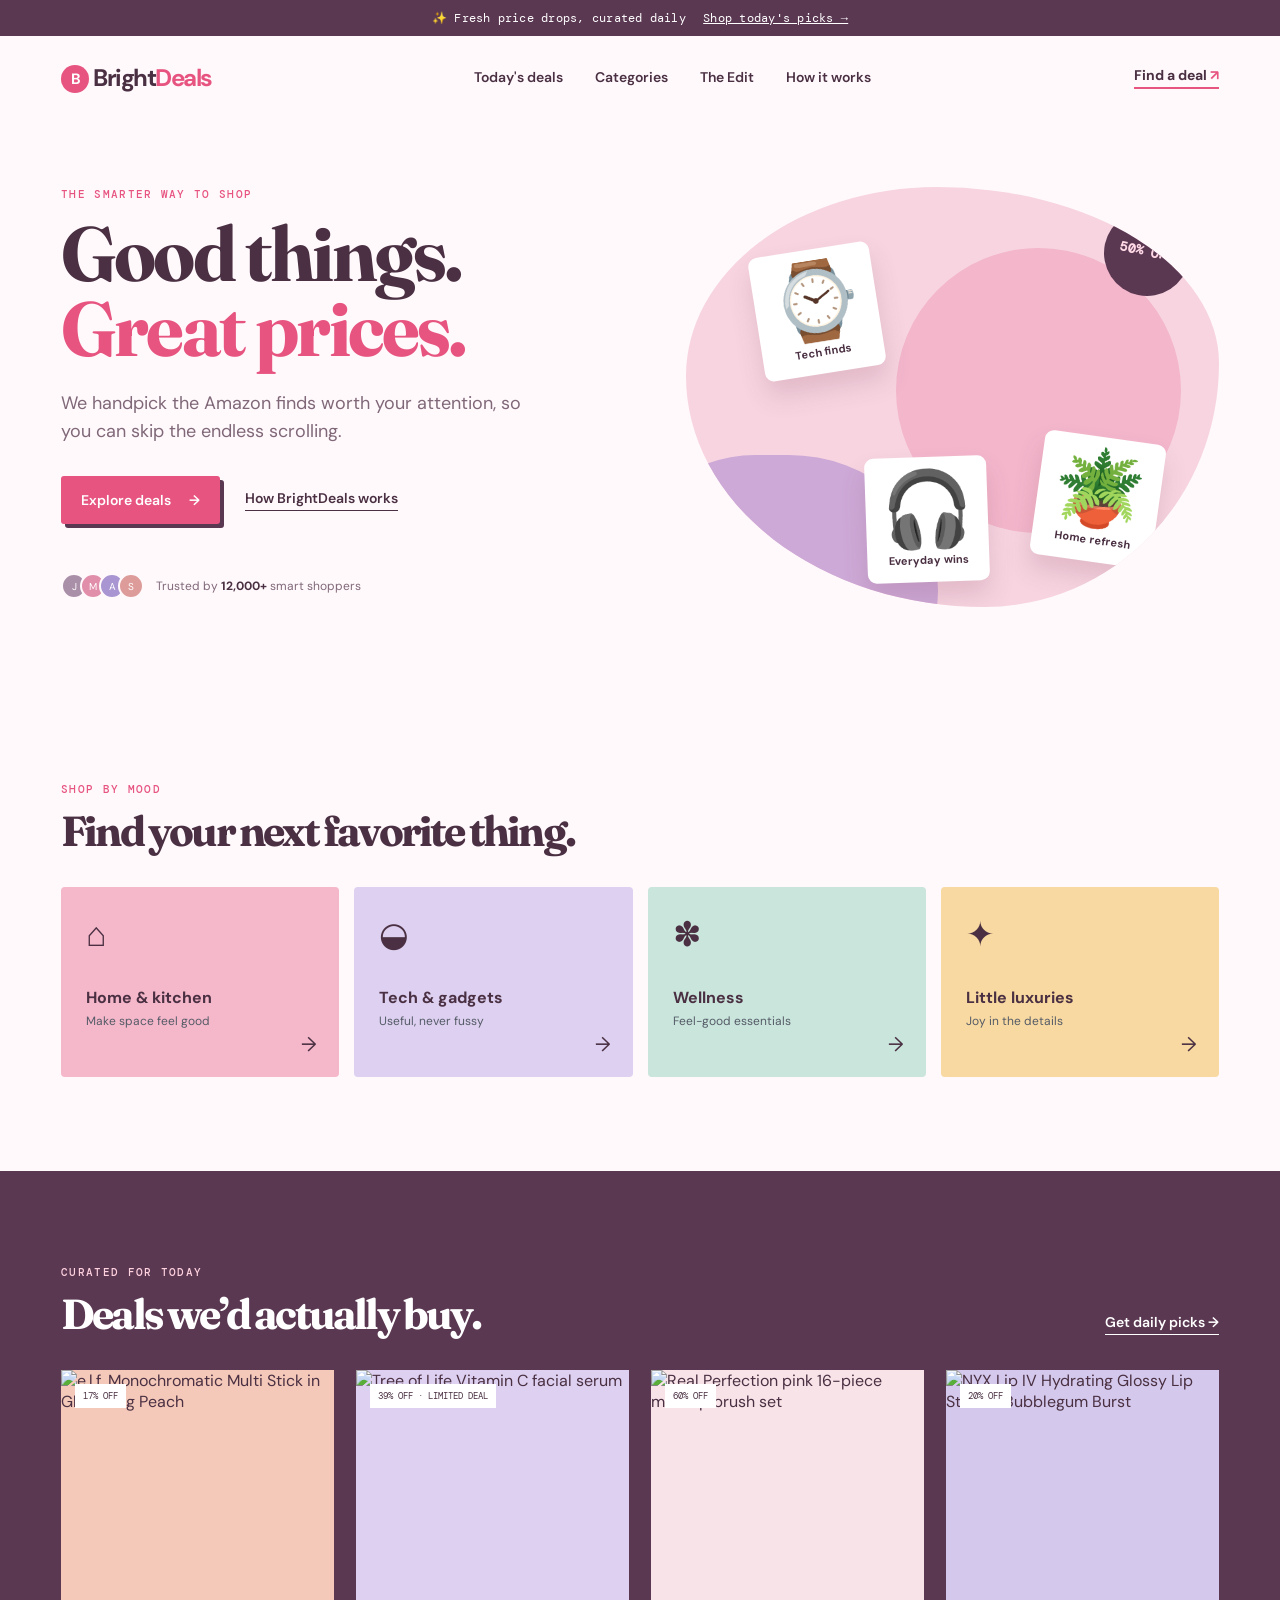
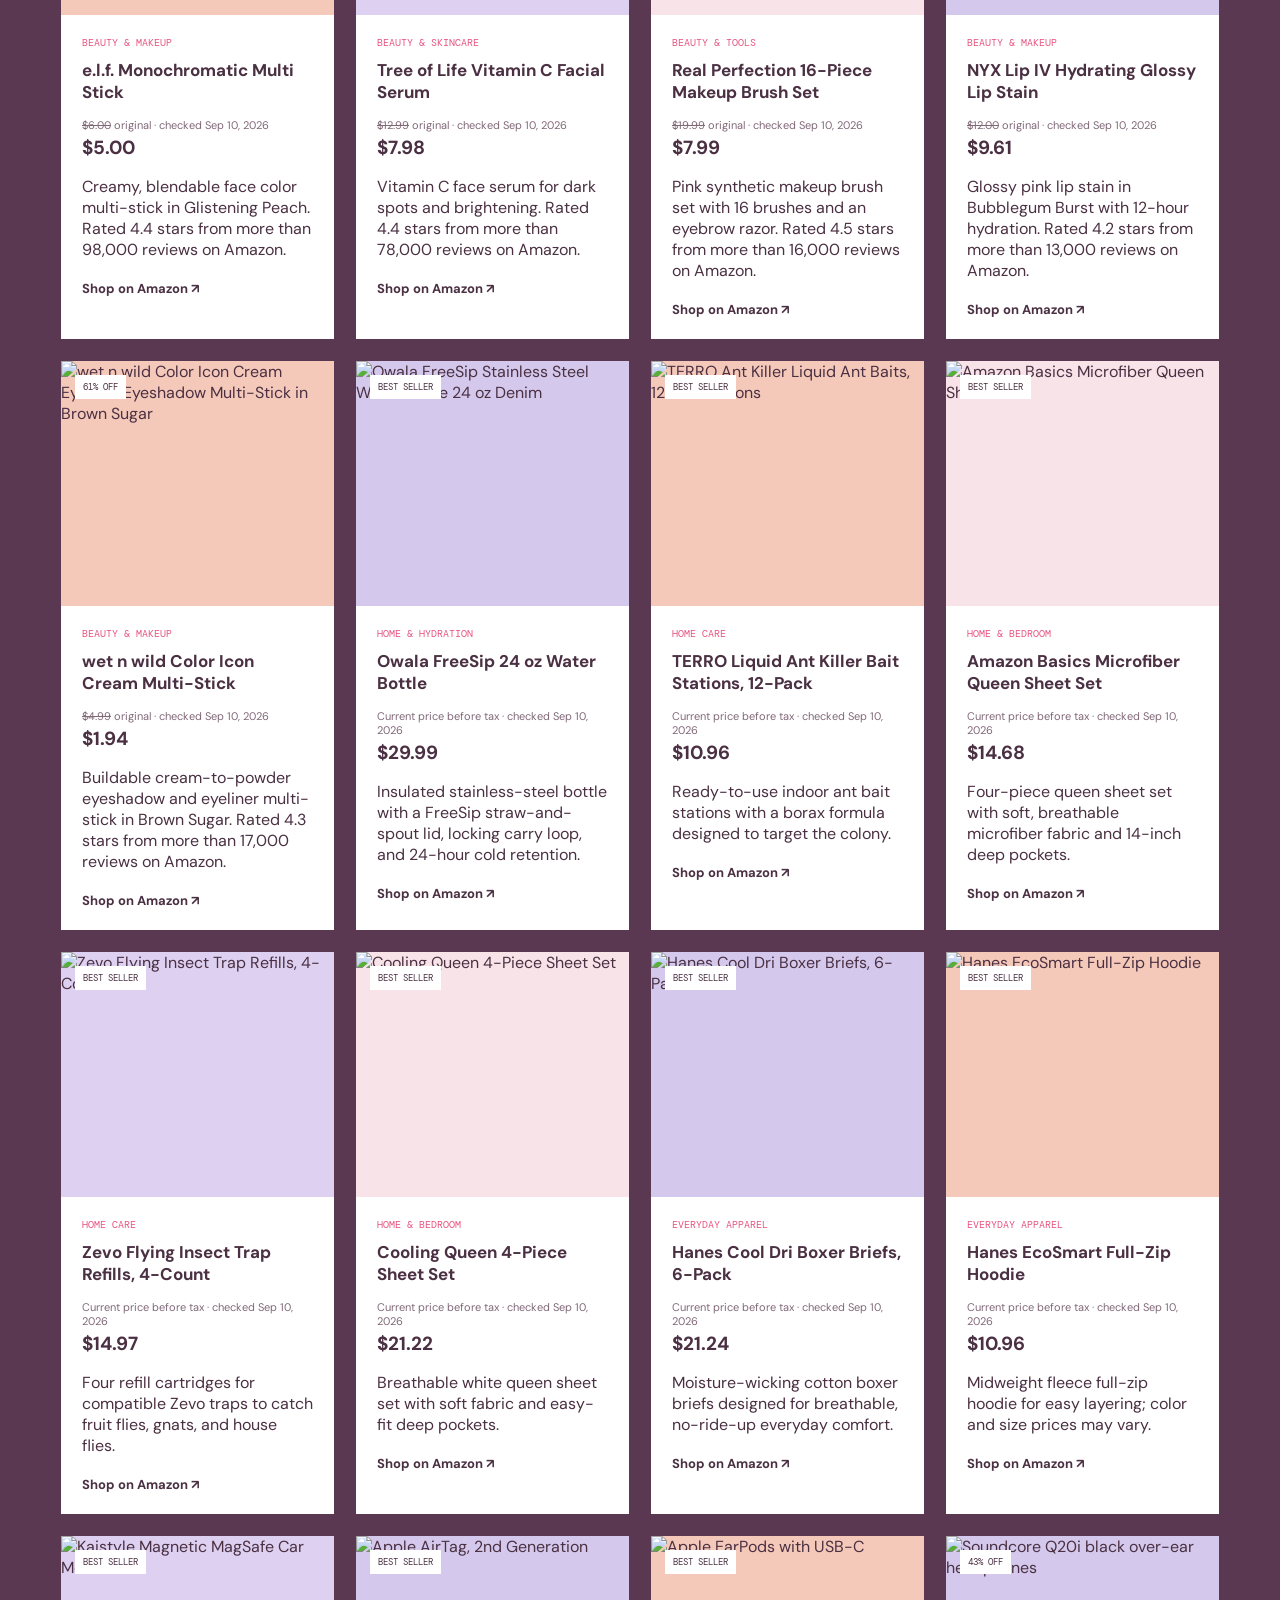
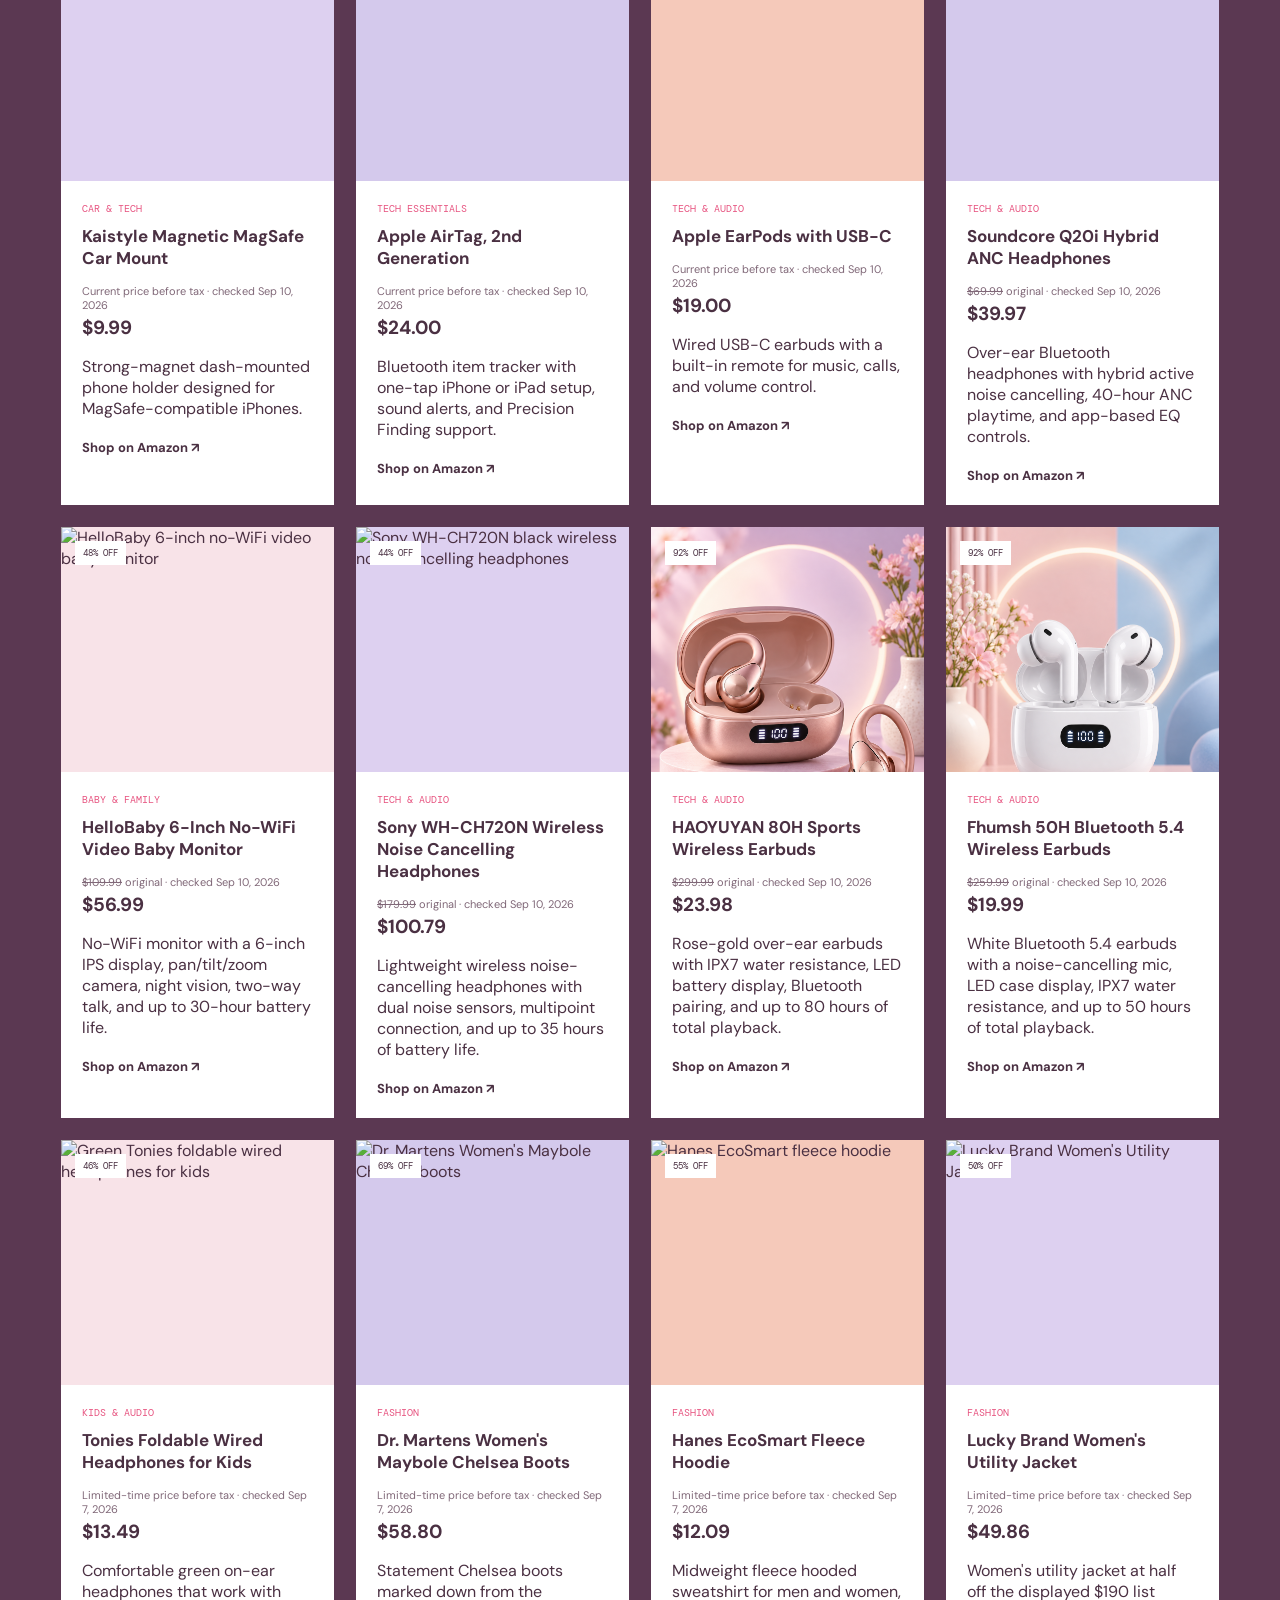
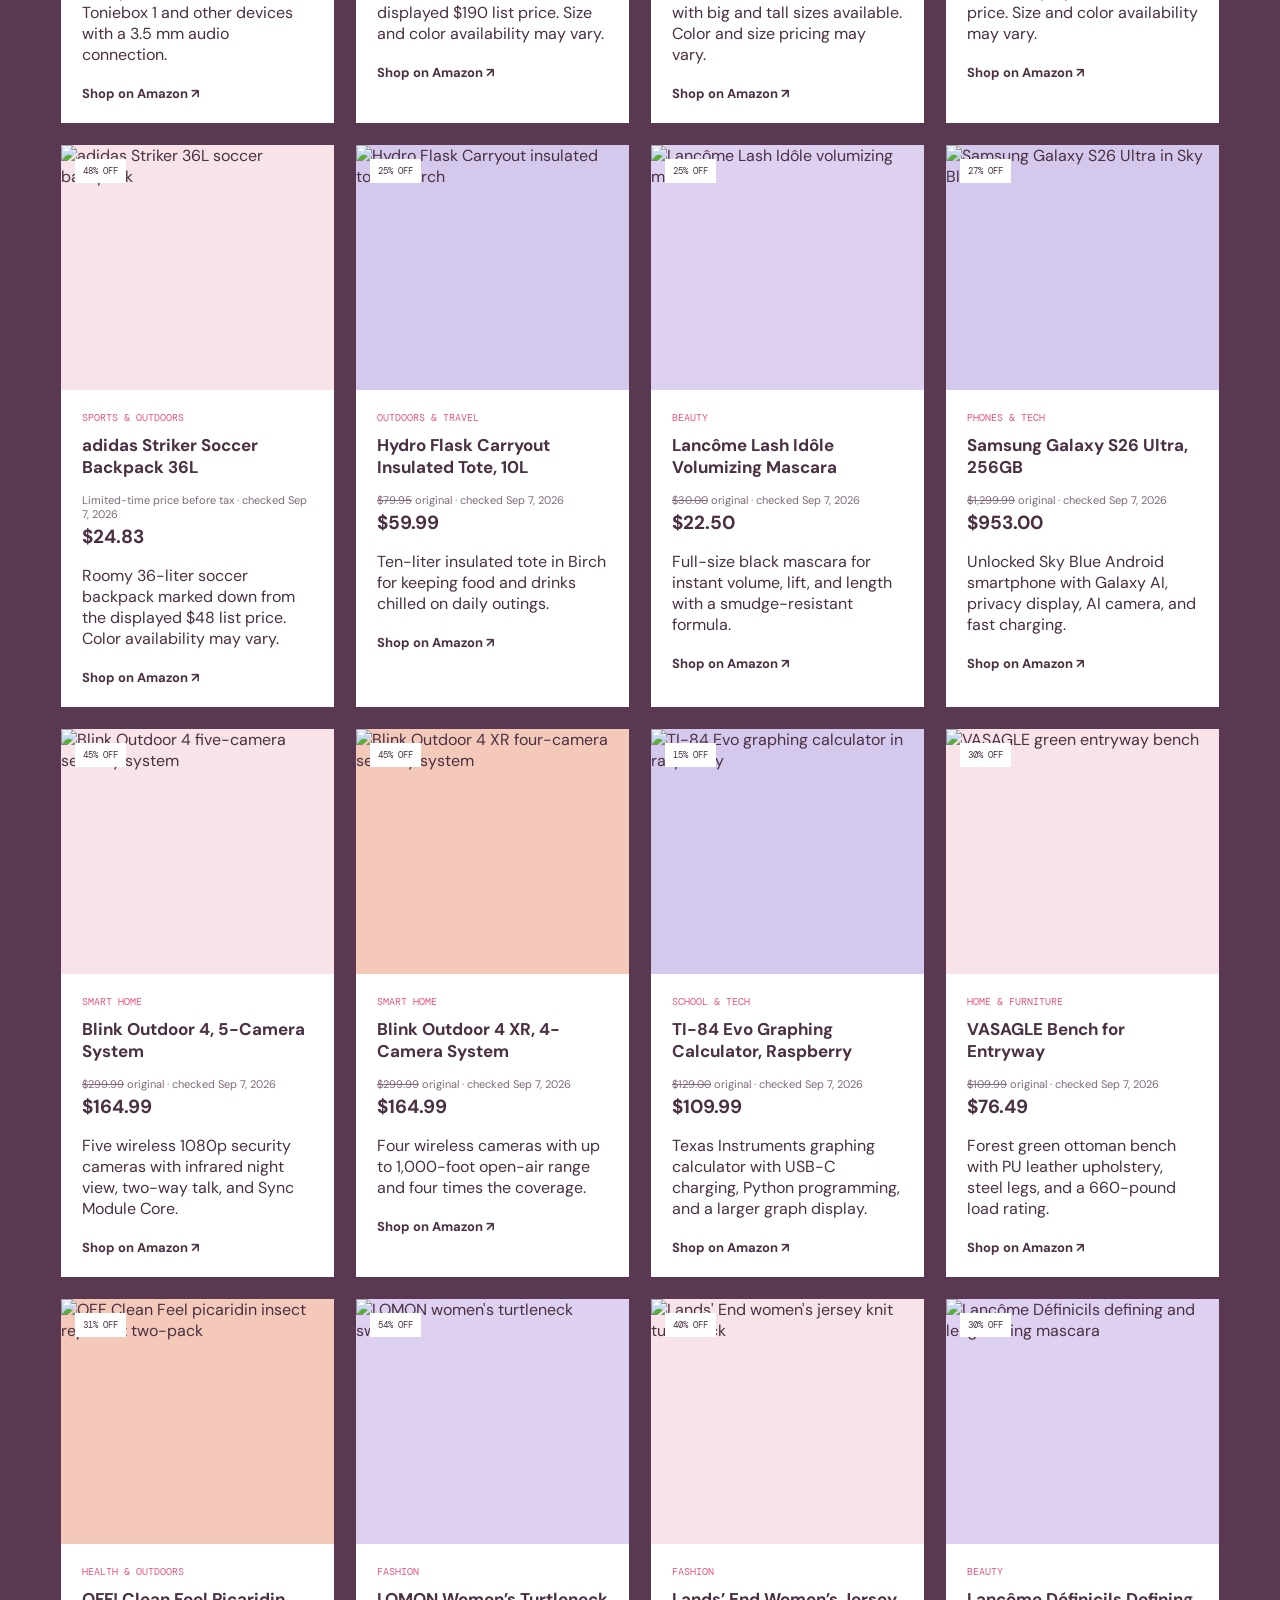
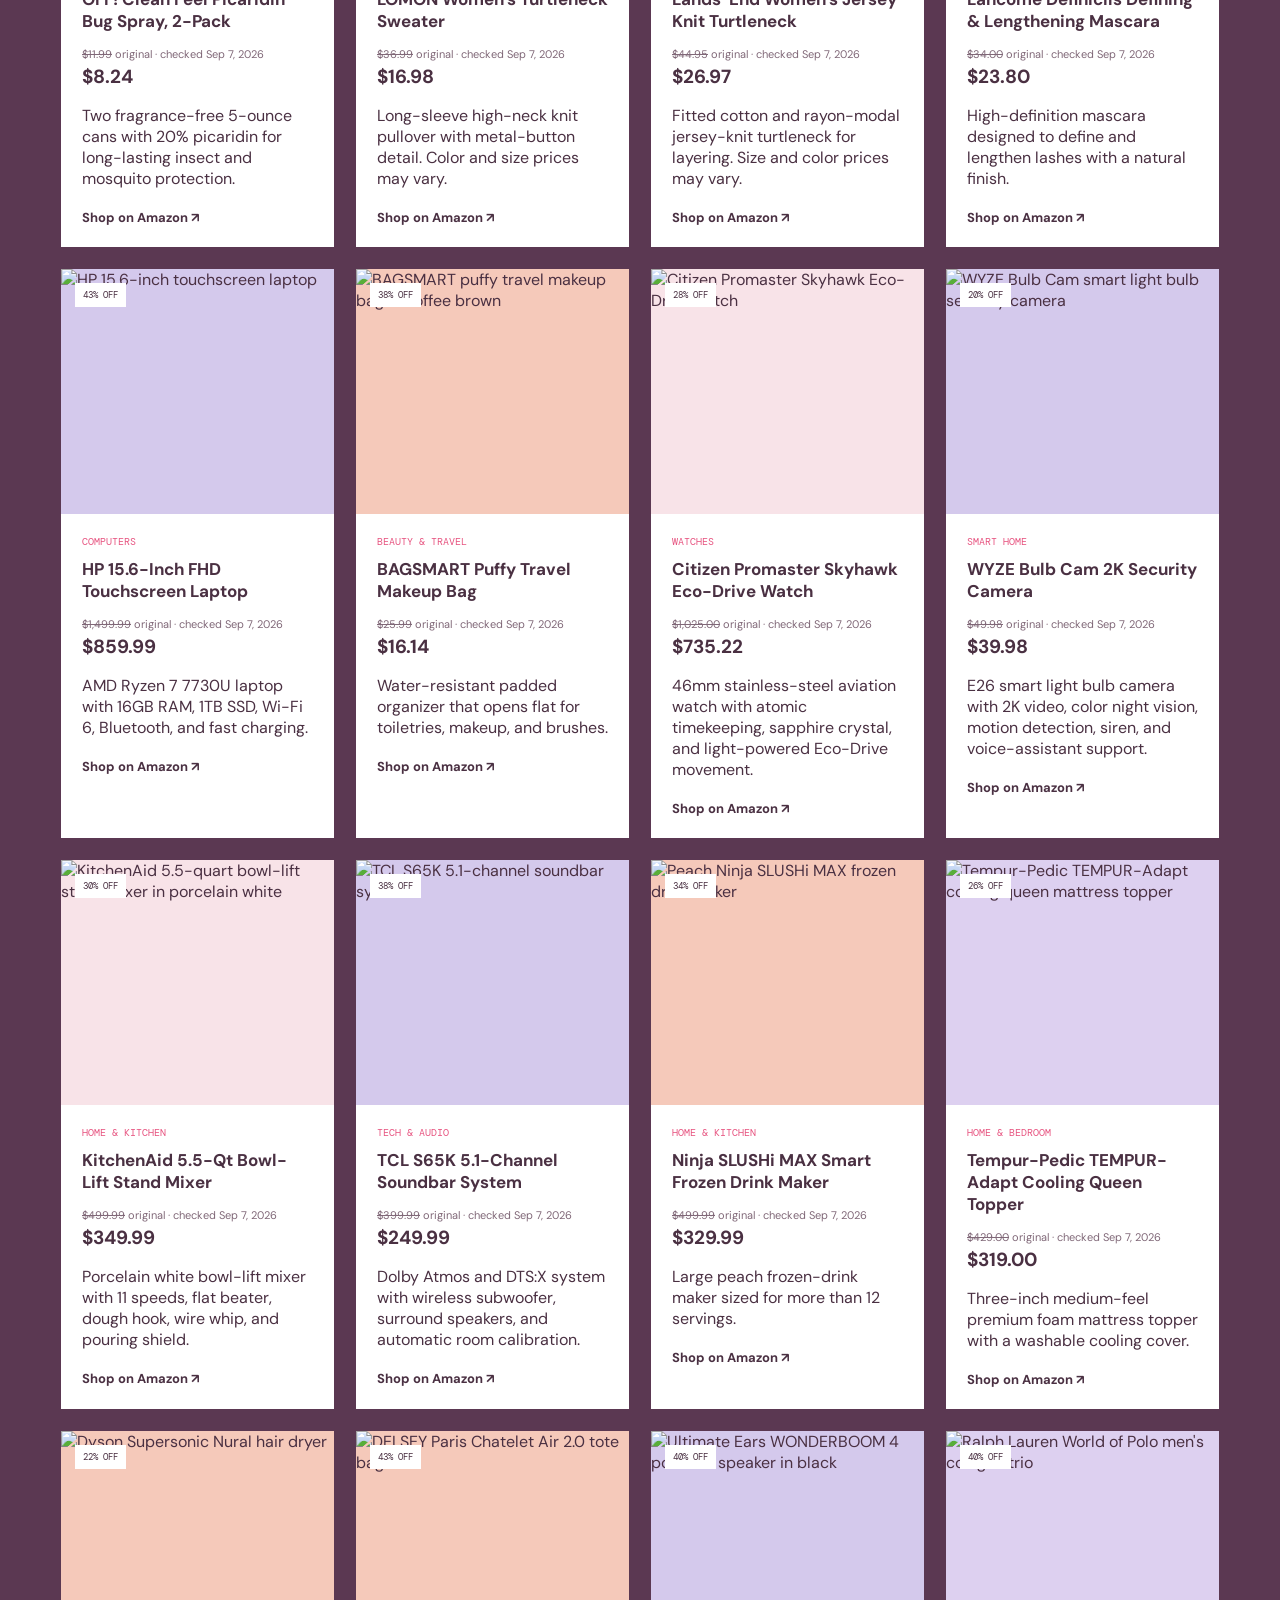
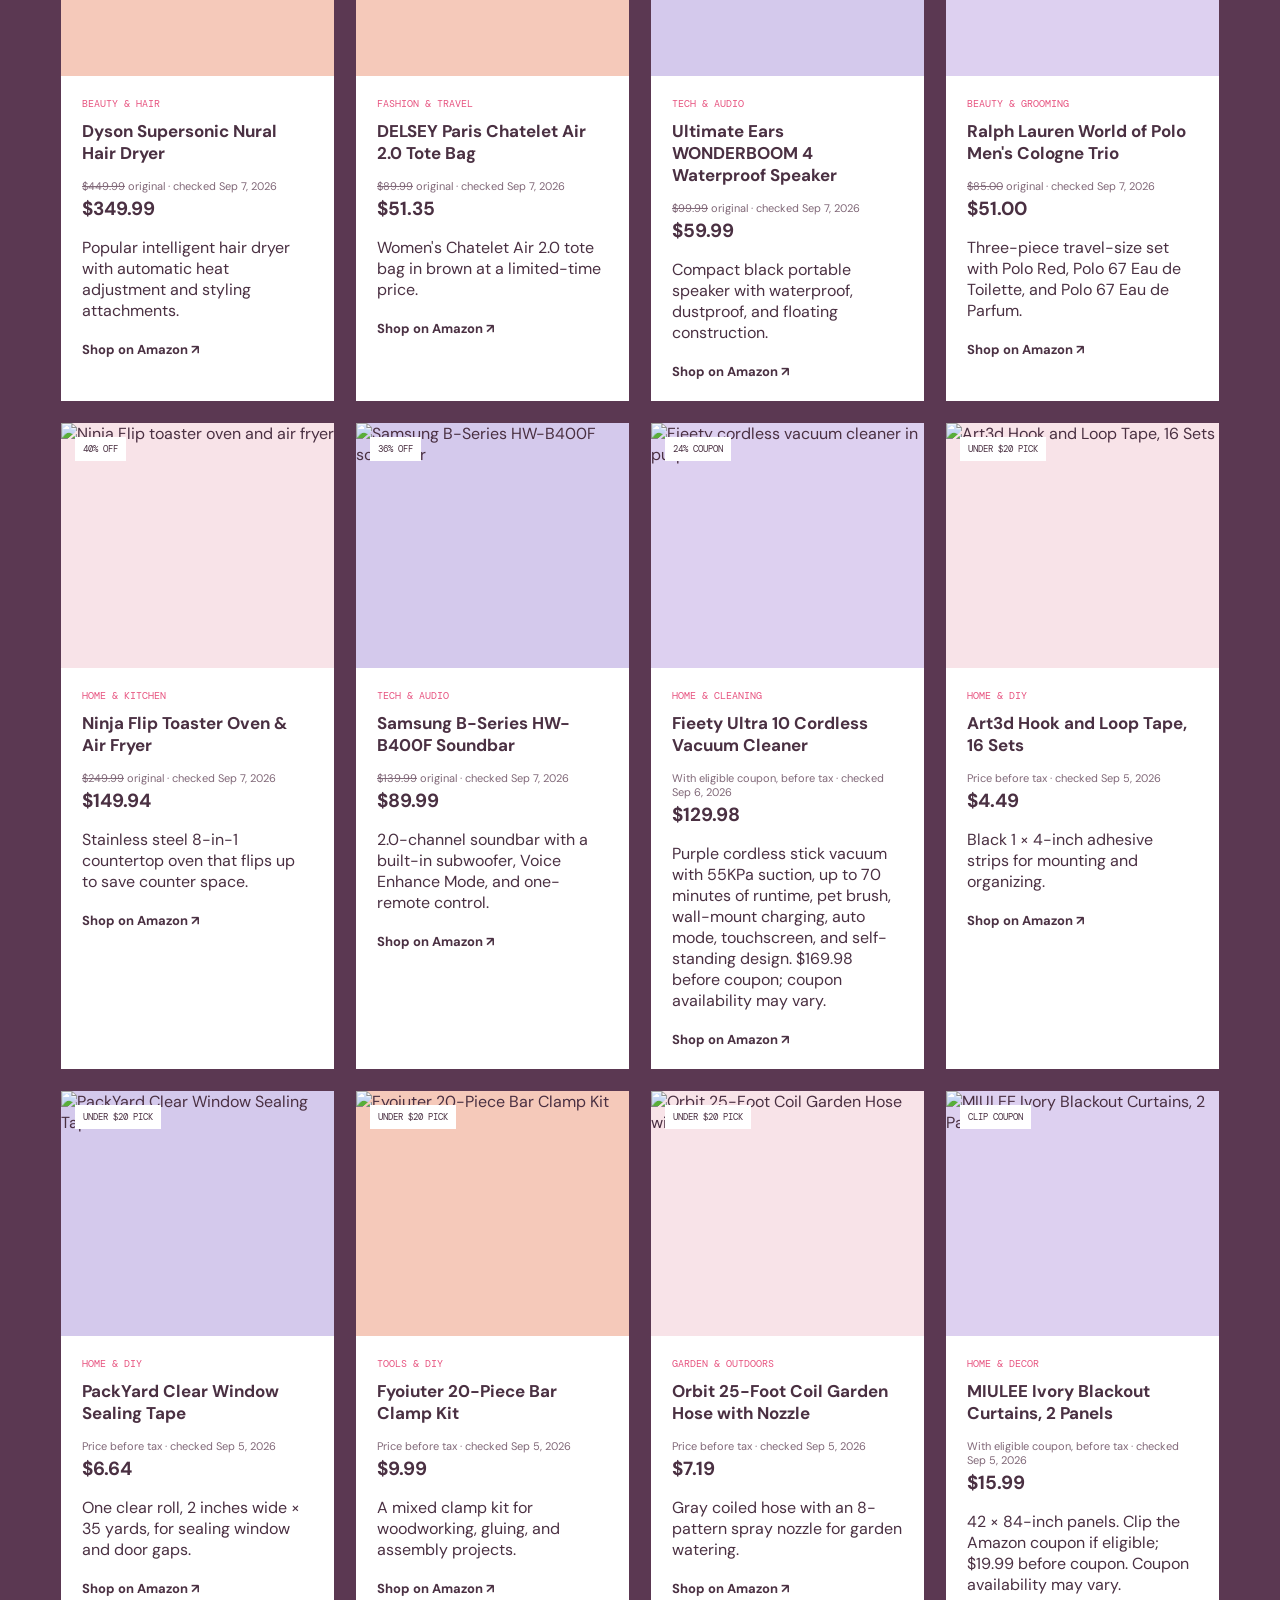
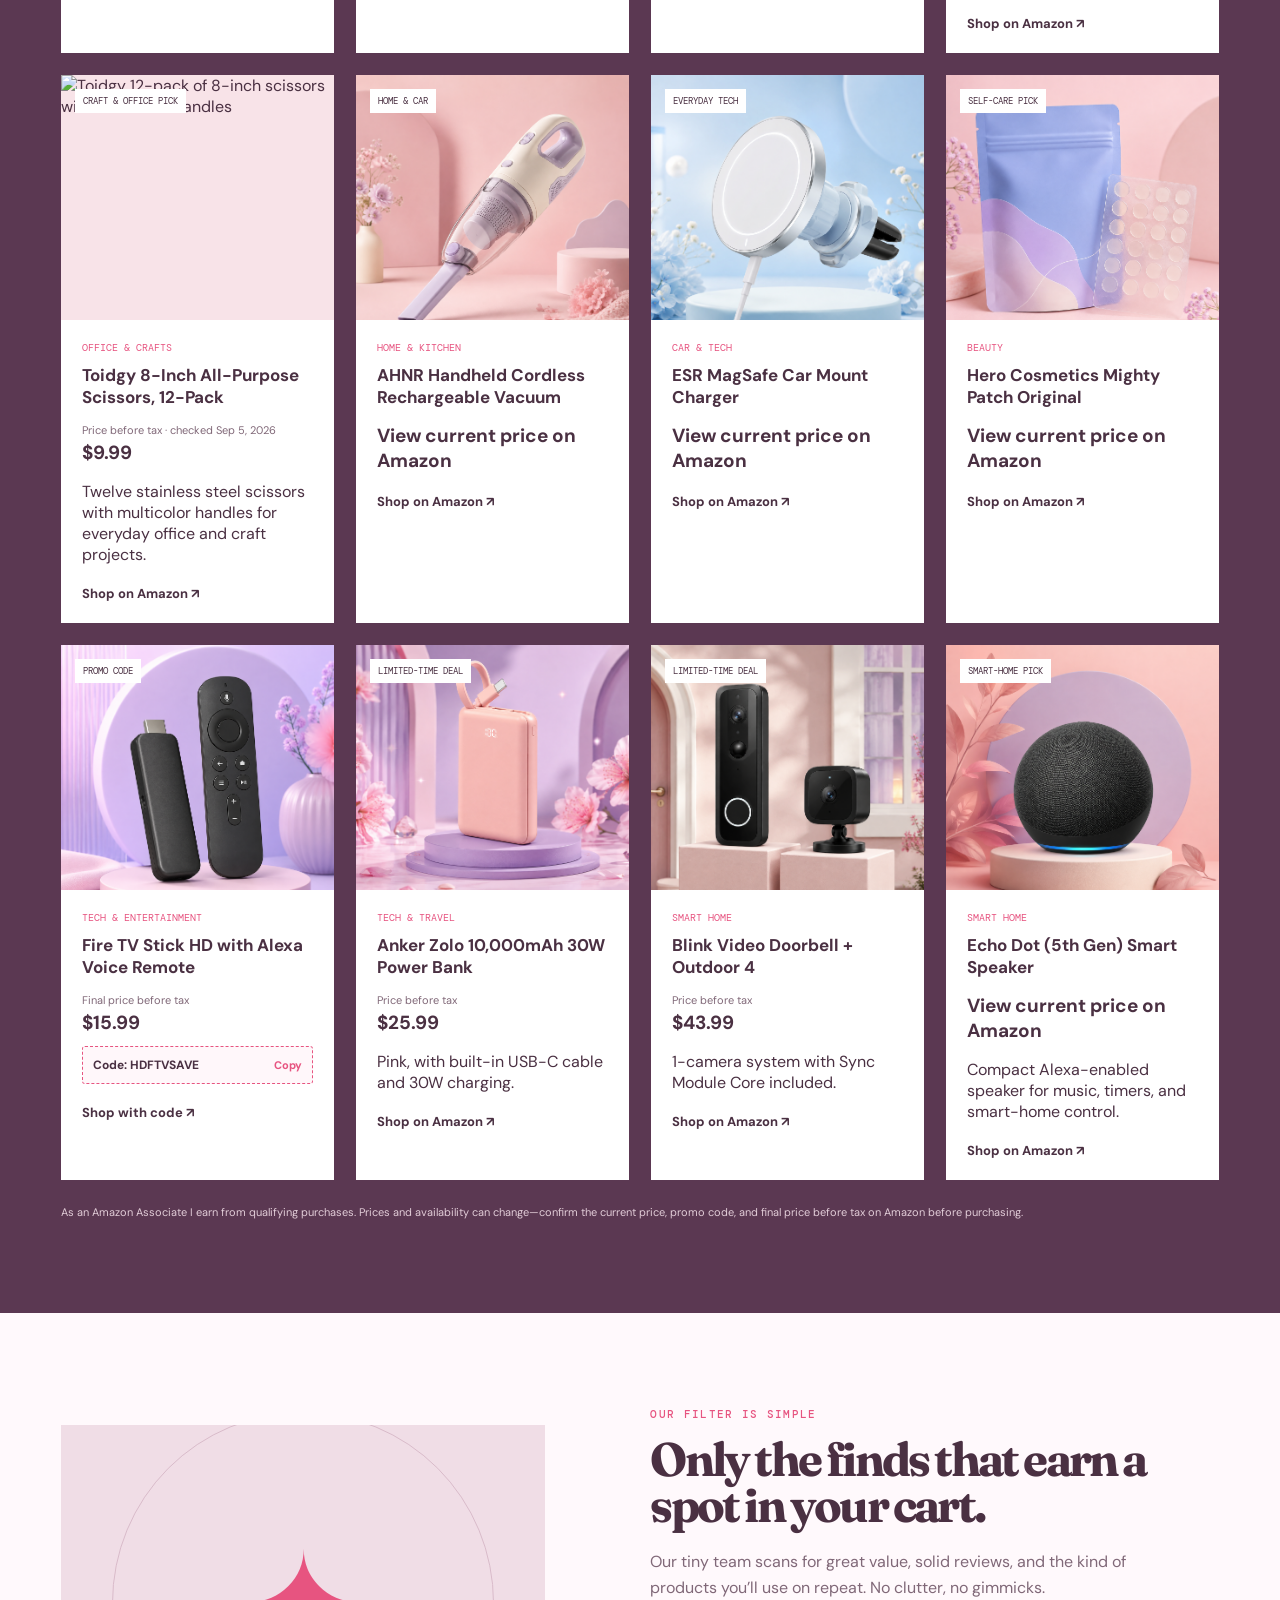
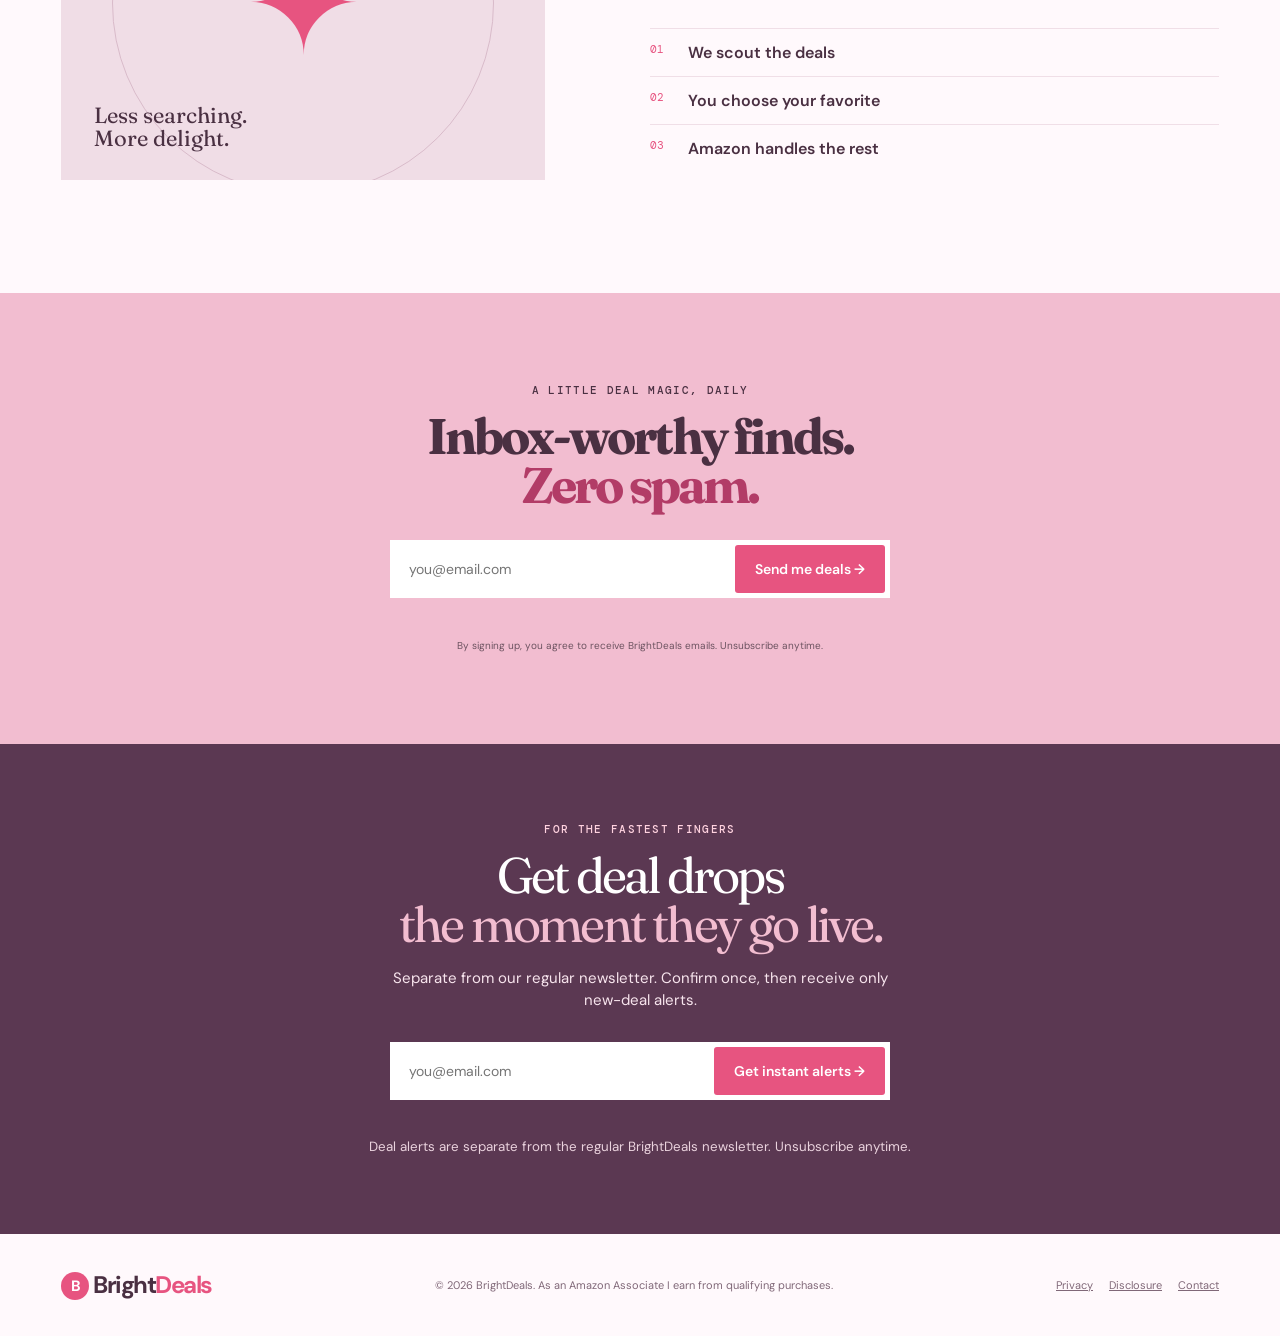
==== index.html @ a1afe0b5 "Link vacuum guide in site navigation" ====
<!doctype html>
<html lang="en">
<head>
  <meta charset="utf-8" />
  <meta name="viewport" content="width=device-width, initial-scale=1" />
  <meta name="description" content="BrightDeals finds standout Amazon deals on useful everyday products." />
  <title>BrightDeals — better finds, less searching</title>
  <link rel="stylesheet" href="styles.css" />
  <link rel="stylesheet" href="pink-theme.css" />
  <link rel="stylesheet" href="product-images.css?v=5" />
</head>
<body>
  <div class="announcement">✨ Fresh price drops, curated daily <a href="#deals">Shop today's picks →</a></div>
  <header class="site-header">
    <a class="brand" href="#top" aria-label="BrightDeals home"><span class="brand-mark">B</span>Bright<span>Deals</span></a>
    <button class="menu-button" aria-label="Open menu" aria-expanded="false">☰</button>
    <nav aria-label="Main navigation">
      <a href="#deals">Today's deals</a><a href="#categories">Categories</a><a href="cordless-vacuum-edit.html" data-guide-link>The Edit</a><a href="#how-it-works">How it works</a>
    </nav>
    <a class="header-cta" href="#deals">Find a deal <span>↗</span></a>
  </header>

  <main id="top">
    <section class="hero">
      <div class="hero-copy">
        <p class="eyebrow">THE SMARTER WAY TO SHOP</p>
        <h1>Good things.<br /><em>Great prices.</em></h1>
        <p class="lede">We handpick the Amazon finds worth your attention, so you can skip the endless scrolling.</p>
        <div class="hero-actions"><a class="button primary" href="#deals">Explore deals <span>→</span></a><a class="text-link" href="#how-it-works">How BrightDeals works</a></div>
        <div class="proof"><div class="avatars"><i>J</i><i>M</i><i>A</i><i>S</i></div><p>Trusted by <strong>12,000+</strong> smart shoppers</p></div>
      </div>
      <div class="hero-art" aria-label="A selection of home, tech and lifestyle products">
        <div class="sun"></div><div class="blob"></div>
        <div class="floating card-one"><span>⌚</span><small>Tech finds</small></div>
        <div class="floating card-two"><span>🪴</span><small>Home refresh</small></div>
        <div class="floating card-three"><span>🎧</span><small>Everyday wins</small></div>
        <div class="deal-sticker">UP TO<br /><b>50% OFF</b></div>
      </div>
    </section>
    <section class="categories" id="categories"><div class="section-heading"><p class="eyebrow">SHOP BY MOOD</p><h2>Find your next favorite thing.</h2></div><div class="category-grid">
      <a href="#deals" class="category orange"><span>⌂</span><b>Home & kitchen</b><small>Make space feel good</small><i>→</i></a>
      <a href="#deals" class="category lavender"><span>◒</span><b>Tech & gadgets</b><small>Useful, never fussy</small><i>→</i></a>
      <a href="#deals" class="category mint"><span>✽</span><b>Wellness</b><small>Feel-good essentials</small><i>→</i></a>
      <a href="#deals" class="category yellow"><span>✦</span><b>Little luxuries</b><small>Joy in the details</small><i>→</i></a>
    </div></section>

    <section class="featured" id="deals"><div class="featured-intro"><div><p class="eyebrow">CURATED FOR TODAY</p><h2>Deals we’d actually buy.</h2></div><a class="text-link" href="#newsletter">Get daily picks <span>→</span></a></div>
      <div class="product-grid">
        <article class="product-card" data-original-price="$6.00" data-sale-price="$5.00"><div class="product-visual peach"><img src="https://m.media-amazon.com/images/W/BW_MEDIAX_AVIF_MEASUREMENT_1306696-T3/images/I/31xb-X48IBL._SY300_SX300_QL70_FMwebp_.jpg" alt="e.l.f. Monochromatic Multi Stick in Glistening Peach" loading="lazy" /><b>17% off</b></div><div class="product-info"><p class="product-category">BEAUTY &amp; MAKEUP</p><h3>e.l.f. Monochromatic Multi Stick</h3><div class="final-price"><span><s>$6.00</s> original · checked Sep 10, 2026</span><strong>$5.00</strong></div><p class="product-detail">Creamy, blendable face color multi-stick in Glistening Peach. Rated 4.4 stars from more than 98,000 reviews on Amazon.</p><a href="https://www.amazon.com/dp/B07MWTH3BY?tag=brightdeal0b5-20" target="_blank" rel="sponsored noopener">Shop on Amazon <span>↗</span></a></div></article>
        <article class="product-card" data-alert-retry="true" data-original-price="$12.99" data-sale-price="$7.98"><div class="product-visual lavender"><img src="https://m.media-amazon.com/images/W/BW_MEDIAX_AVIF_MEASUREMENT_1306696-T3/images/I/51eK1ohgXXL._SY300_SX300_QL70_FMwebp_.jpg" alt="Tree of Life Vitamin C facial serum" loading="lazy" /><b>39% off · limited deal</b></div><div class="product-info"><p class="product-category">BEAUTY &amp; SKINCARE</p><h3>Tree of Life Vitamin C Facial Serum</h3><div class="final-price"><span><s>$12.99</s> original · checked Sep 10, 2026</span><strong>$7.98</strong></div><p class="product-detail">Vitamin C face serum for dark spots and brightening. Rated 4.4 stars from more than 78,000 reviews on Amazon.</p><a href="https://www.amazon.com/dp/B00S2G786S?tag=brightdeal0b5-20" target="_blank" rel="sponsored noopener">Shop on Amazon <span>↗</span></a></div></article>
        <article class="product-card" data-alert-retry="true" data-original-price="$19.99" data-sale-price="$7.99"><div class="product-visual cream"><img src="https://m.media-amazon.com/images/W/BW_MEDIAX_AVIF_MEASUREMENT_1306696-T3/images/I/41JQG3WFEaL._SY300_SX300_QL70_FMwebp_.jpg" alt="Real Perfection pink 16-piece makeup brush set" loading="lazy" /><b>60% off</b></div><div class="product-info"><p class="product-category">BEAUTY &amp; TOOLS</p><h3>Real Perfection 16-Piece Makeup Brush Set</h3><div class="final-price"><span><s>$19.99</s> original · checked Sep 10, 2026</span><strong>$7.99</strong></div><p class="product-detail">Pink synthetic makeup brush set with 16 brushes and an eyebrow razor. Rated 4.5 stars from more than 16,000 reviews on Amazon.</p><a href="https://www.amazon.com/dp/B09BZ4NV2R?tag=brightdeal0b5-20" target="_blank" rel="sponsored noopener">Shop on Amazon <span>↗</span></a></div></article>
        <article class="product-card" data-alert-retry="true" data-original-price="$12.00" data-sale-price="$9.61"><div class="product-visual blue"><img src="https://m.media-amazon.com/images/W/BW_MEDIAX_AVIF_MEASUREMENT_1306696-T3/images/I/31RppHWzNUL._SY300_SX300_QL70_FMwebp_.jpg" alt="NYX Lip IV Hydrating Glossy Lip Stain in Bubblegum Burst" loading="lazy" /><b>20% off</b></div><div class="product-info"><p class="product-category">BEAUTY &amp; MAKEUP</p><h3>NYX Lip IV Hydrating Glossy Lip Stain</h3><div class="final-price"><span><s>$12.00</s> original · checked Sep 10, 2026</span><strong>$9.61</strong></div><p class="product-detail">Glossy pink lip stain in Bubblegum Burst with 12-hour hydration. Rated 4.2 stars from more than 13,000 reviews on Amazon.</p><a href="https://www.amazon.com/dp/B0DK7TJ545?tag=brightdeal0b5-20" target="_blank" rel="sponsored noopener">Shop on Amazon <span>↗</span></a></div></article>
        <article class="product-card" data-alert-retry="true" data-original-price="$4.99" data-sale-price="$1.94"><div class="product-visual peach"><img src="https://m.media-amazon.com/images/W/BW_MEDIAX_AVIF_MEASUREMENT_1306696-T3/images/I/41u2Ht2Z+IL._SY300_SX300_QL70_FMwebp_.jpg" alt="wet n wild Color Icon Cream Eyeliner Eyeshadow Multi-Stick in Brown Sugar" loading="lazy" /><b>61% off</b></div><div class="product-info"><p class="product-category">BEAUTY &amp; MAKEUP</p><h3>wet n wild Color Icon Cream Multi-Stick</h3><div class="final-price"><span><s>$4.99</s> original · checked Sep 10, 2026</span><strong>$1.94</strong></div><p class="product-detail">Buildable cream-to-powder eyeshadow and eyeliner multi-stick in Brown Sugar. Rated 4.3 stars from more than 17,000 reviews on Amazon.</p><a href="https://www.amazon.com/dp/B0CQNQ7WL2?tag=brightdeal0b5-20" target="_blank" rel="sponsored noopener">Shop on Amazon <span>↗</span></a></div></article>
        <article class="product-card" data-original-price="$29.99" data-sale-price="$29.99"><div class="product-visual blue"><img src="https://m.media-amazon.com/images/W/BW_MEDIAX_AVIF_MEASUREMENT_1306696-T3/images/I/613VK+WaMML._AC_SX679_.jpg" alt="Owala FreeSip Stainless Steel Water Bottle 24 oz Denim" loading="lazy" /><b>Best seller</b></div><div class="product-info"><p class="product-category">HOME &amp; HYDRATION</p><h3>Owala FreeSip 24 oz Water Bottle</h3><div class="final-price"><span>Current price before tax · checked Sep 10, 2026</span><strong>$29.99</strong></div><p class="product-detail">Insulated stainless-steel bottle with a FreeSip straw-and-spout lid, locking carry loop, and 24-hour cold retention.</p><a href="https://amzn.to/46ckP2V" target="_blank" rel="sponsored noopener">Shop on Amazon <span>↗</span></a></div></article>
        <article class="product-card" data-original-price="$10.96" data-sale-price="$10.96"><div class="product-visual peach"><img src="https://m.media-amazon.com/images/W/BW_MEDIAX_AVIF_MEASUREMENT_1306696-T3/images/I/41nAvSRlicL._SX342_SY445_QL70_FMwebp_.jpg" alt="TERRO Ant Killer Liquid Ant Baits, 12 bait stations" loading="lazy" /><b>Best seller</b></div><div class="product-info"><p class="product-category">HOME CARE</p><h3>TERRO Liquid Ant Killer Bait Stations, 12-Pack</h3><div class="final-price"><span>Current price before tax · checked Sep 10, 2026</span><strong>$10.96</strong></div><p class="product-detail">Ready-to-use indoor ant bait stations with a borax formula designed to target the colony.</p><a href="https://amzn.to/4r5qvFv" target="_blank" rel="sponsored noopener">Shop on Amazon <span>↗</span></a></div></article>
        <article class="product-card" data-original-price="$14.68" data-sale-price="$14.68"><div class="product-visual cream"><img src="https://m.media-amazon.com/images/W/BW_MEDIAX_AVIF_MEASUREMENT_1306696-T3/images/I/61KCbJGpAFL._AC_SY300_SX300_QL70_FMwebp_.jpg" alt="Amazon Basics Microfiber Queen Sheet Set" loading="lazy" /><b>Best seller</b></div><div class="product-info"><p class="product-category">HOME &amp; BEDROOM</p><h3>Amazon Basics Microfiber Queen Sheet Set</h3><div class="final-price"><span>Current price before tax · checked Sep 10, 2026</span><strong>$14.68</strong></div><p class="product-detail">Four-piece queen sheet set with soft, breathable microfiber fabric and 14-inch deep pockets.</p><a href="https://amzn.to/4xIBkzD" target="_blank" rel="sponsored noopener">Shop on Amazon <span>↗</span></a></div></article>
        <article class="product-card" data-original-price="$14.97" data-sale-price="$14.97"><div class="product-visual lavender"><img src="https://m.media-amazon.com/images/W/BW_MEDIAX_AVIF_MEASUREMENT_1306696-T3/images/I/81uXJAVhd1L._AC_SY300_SX300_QL70_FMwebp_.jpg" alt="Zevo Flying Insect Trap Refills, 4-Count" loading="lazy" /><b>Best seller</b></div><div class="product-info"><p class="product-category">HOME CARE</p><h3>Zevo Flying Insect Trap Refills, 4-Count</h3><div class="final-price"><span>Current price before tax · checked Sep 10, 2026</span><strong>$14.97</strong></div><p class="product-detail">Four refill cartridges for compatible Zevo traps to catch fruit flies, gnats, and house flies.</p><a href="https://amzn.to/3UNLOPJ" target="_blank" rel="sponsored noopener">Shop on Amazon <span>↗</span></a></div></article>
        <article class="product-card" data-original-price="$21.22" data-sale-price="$21.22"><div class="product-visual cream"><img src="https://m.media-amazon.com/images/W/BW_MEDIAX_AVIF_MEASUREMENT_1306696-T3/images/I/71zGC0oAIXL._AC_SY300_SX300_QL70_FMwebp_.jpg" alt="Cooling Queen 4-Piece Sheet Set" loading="lazy" /><b>Best seller</b></div><div class="product-info"><p class="product-category">HOME &amp; BEDROOM</p><h3>Cooling Queen 4-Piece Sheet Set</h3><div class="final-price"><span>Current price before tax · checked Sep 10, 2026</span><strong>$21.22</strong></div><p class="product-detail">Breathable white queen sheet set with soft fabric and easy-fit deep pockets.</p><a href="https://amzn.to/4ytdvf8" target="_blank" rel="sponsored noopener">Shop on Amazon <span>↗</span></a></div></article>
        <article class="product-card" data-original-price="$21.24" data-sale-price="$21.24"><div class="product-visual blue"><img src="https://m.media-amazon.com/images/W/BW_MEDIAX_AVIF_MEASUREMENT_1306696-T3/images/I/81cd4aNVNhL._AC_SX679_.jpg" alt="Hanes Cool Dri Boxer Briefs, 6-Pack" loading="lazy" /><b>Best seller</b></div><div class="product-info"><p class="product-category">EVERYDAY APPAREL</p><h3>Hanes Cool Dri Boxer Briefs, 6-Pack</h3><div class="final-price"><span>Current price before tax · checked Sep 10, 2026</span><strong>$21.24</strong></div><p class="product-detail">Moisture-wicking cotton boxer briefs designed for breathable, no-ride-up everyday comfort.</p><a href="https://amzn.to/4xdLPdr" target="_blank" rel="sponsored noopener">Shop on Amazon <span>↗</span></a></div></article>
        <article class="product-card" data-original-price="$10.96" data-sale-price="$10.96"><div class="product-visual peach"><img src="https://m.media-amazon.com/images/W/BW_MEDIAX_AVIF_MEASUREMENT_1306696-T3/images/I/71QyRZzbaUL._AC_SX679_.jpg" alt="Hanes EcoSmart Full-Zip Hoodie" loading="lazy" /><b>Best seller</b></div><div class="product-info"><p class="product-category">EVERYDAY APPAREL</p><h3>Hanes EcoSmart Full-Zip Hoodie</h3><div class="final-price"><span>Current price before tax · checked Sep 10, 2026</span><strong>$10.96</strong></div><p class="product-detail">Midweight fleece full-zip hoodie for easy layering; color and size prices may vary.</p><a href="https://amzn.to/4iWSCVb" target="_blank" rel="sponsored noopener">Shop on Amazon <span>↗</span></a></div></article>
        <article class="product-card" data-original-price="$9.99" data-sale-price="$9.99"><div class="product-visual lavender"><img src="https://m.media-amazon.com/images/W/BW_MEDIAX_AVIF_MEASUREMENT_1306696-T3/images/I/71Mav34qzBL._AC_SY300_SX300_QL70_FMwebp_.jpg" alt="Kaistyle Magnetic MagSafe Car Mount" loading="lazy" /><b>Best seller</b></div><div class="product-info"><p class="product-category">CAR &amp; TECH</p><h3>Kaistyle Magnetic MagSafe Car Mount</h3><div class="final-price"><span>Current price before tax · checked Sep 10, 2026</span><strong>$9.99</strong></div><p class="product-detail">Strong-magnet dash-mounted phone holder designed for MagSafe-compatible iPhones.</p><a href="https://amzn.to/4h4zO41" target="_blank" rel="sponsored noopener">Shop on Amazon <span>↗</span></a></div></article>
        <article class="product-card" data-original-price="$24.00" data-sale-price="$24.00"><div class="product-visual blue"><img src="https://m.media-amazon.com/images/W/BW_MEDIAX_AVIF_MEASUREMENT_1306696-T3/images/I/61Qd9Z9caRL._AC_SX342_SY445_QL70_FMwebp_.jpg" alt="Apple AirTag, 2nd Generation" loading="lazy" /><b>Best seller</b></div><div class="product-info"><p class="product-category">TECH ESSENTIALS</p><h3>Apple AirTag, 2nd Generation</h3><div class="final-price"><span>Current price before tax · checked Sep 10, 2026</span><strong>$24.00</strong></div><p class="product-detail">Bluetooth item tracker with one-tap iPhone or iPad setup, sound alerts, and Precision Finding support.</p><a href="https://amzn.to/4xMqJng" target="_blank" rel="sponsored noopener">Shop on Amazon <span>↗</span></a></div></article>
        <article class="product-card" data-original-price="$19.00" data-sale-price="$19.00"><div class="product-visual peach"><img src="https://m.media-amazon.com/images/W/BW_MEDIAX_AVIF_MEASUREMENT_1306696-T3/images/I/513OSdW4elL._AC_SX342_SY445_QL70_FMwebp_.jpg" alt="Apple EarPods with USB-C" loading="lazy" /><b>Best seller</b></div><div class="product-info"><p class="product-category">TECH &amp; AUDIO</p><h3>Apple EarPods with USB-C</h3><div class="final-price"><span>Current price before tax · checked Sep 10, 2026</span><strong>$19.00</strong></div><p class="product-detail">Wired USB-C earbuds with a built-in remote for music, calls, and volume control.</p><a href="https://amzn.to/4gVWMdo" target="_blank" rel="sponsored noopener">Shop on Amazon <span>↗</span></a></div></article>
        <article class="product-card" data-original-price="$69.99" data-sale-price="$39.97"><div class="product-visual blue"><img src="https://m.media-amazon.com/images/W/BW_MEDIAX_AVIF_MEASUREMENT_1306696-T3/images/I/51V2SOMrpXL._AC_SY879_.jpg" alt="Soundcore Q20i black over-ear headphones" loading="lazy" /><b>43% off</b></div><div class="product-info"><p class="product-category">TECH &amp; AUDIO</p><h3>Soundcore Q20i Hybrid ANC Headphones</h3><div class="final-price"><span><s>$69.99</s> original · checked Sep 10, 2026</span><strong>$39.97</strong></div><p class="product-detail">Over-ear Bluetooth headphones with hybrid active noise cancelling, 40-hour ANC playtime, and app-based EQ controls.</p><a href="https://amzn.to/4yv2vxY" target="_blank" rel="sponsored noopener">Shop on Amazon <span>↗</span></a></div></article>
        <article class="product-card" data-original-price="$109.99" data-sale-price="$56.99"><div class="product-visual cream"><img src="https://m.media-amazon.com/images/W/BW_MEDIAX_AVIF_MEASUREMENT_1306696-T3/images/I/71+Z6E4Z6UL._AC_SX679_.jpg" alt="HelloBaby 6-inch no-WiFi video baby monitor" loading="lazy" /><b>48% off</b></div><div class="product-info"><p class="product-category">BABY &amp; FAMILY</p><h3>HelloBaby 6-Inch No-WiFi Video Baby Monitor</h3><div class="final-price"><span><s>$109.99</s> original · checked Sep 10, 2026</span><strong>$56.99</strong></div><p class="product-detail">No-WiFi monitor with a 6-inch IPS display, pan/tilt/zoom camera, night vision, two-way talk, and up to 30-hour battery life.</p><a href="https://amzn.to/4cG663U" target="_blank" rel="sponsored noopener">Shop on Amazon <span>↗</span></a></div></article>
        <article class="product-card" data-original-price="$179.99" data-sale-price="$100.79"><div class="product-visual lavender"><img src="https://m.media-amazon.com/images/W/BW_MEDIAX_AVIF_MEASUREMENT_1306696-T3/images/I/51qAlO0RmXL._AC_SX679_.jpg" alt="Sony WH-CH720N black wireless noise cancelling headphones" loading="lazy" /><b>44% off</b></div><div class="product-info"><p class="product-category">TECH &amp; AUDIO</p><h3>Sony WH-CH720N Wireless Noise Cancelling Headphones</h3><div class="final-price"><span><s>$179.99</s> original · checked Sep 10, 2026</span><strong>$100.79</strong></div><p class="product-detail">Lightweight wireless noise-cancelling headphones with dual noise sensors, multipoint connection, and up to 35 hours of battery life.</p><a href="https://amzn.to/46gZe9y" target="_blank" rel="sponsored noopener">Shop on Amazon <span>↗</span></a></div></article>
        <article class="product-card" data-original-price="$299.99" data-sale-price="$23.98"><div class="product-visual peach"><img src="assets/haoyuyan-rose-gold-earbuds.png" alt="Rose-gold sports wireless earbuds with charging case" loading="lazy" /><b>92% off</b></div><div class="product-info"><p class="product-category">TECH &amp; AUDIO</p><h3>HAOYUYAN 80H Sports Wireless Earbuds</h3><div class="final-price"><span><s>$299.99</s> original · checked Sep 10, 2026</span><strong>$23.98</strong></div><p class="product-detail">Rose-gold over-ear earbuds with IPX7 water resistance, LED battery display, Bluetooth pairing, and up to 80 hours of total playback.</p><a href="https://amzn.to/4hjI2Gv" target="_blank" rel="sponsored noopener">Shop on Amazon <span>↗</span></a></div></article>
        <article class="product-card" data-original-price="$259.99" data-sale-price="$19.99"><div class="product-visual blue"><img src="assets/fhumsh-white-earbuds.png" alt="White true wireless earbuds with charging case" loading="lazy" /><b>92% off</b></div><div class="product-info"><p class="product-category">TECH &amp; AUDIO</p><h3>Fhumsh 50H Bluetooth 5.4 Wireless Earbuds</h3><div class="final-price"><span><s>$259.99</s> original · checked Sep 10, 2026</span><strong>$19.99</strong></div><p class="product-detail">White Bluetooth 5.4 earbuds with a noise-cancelling mic, LED case display, IPX7 water resistance, and up to 50 hours of total playback.</p><a href="https://amzn.to/4r5j7d1" target="_blank" rel="sponsored noopener">Shop on Amazon <span>↗</span></a></div></article>
        <article class="product-card"><div class="product-visual cream"><img src="https://m.media-amazon.com/images/W/BW_MEDIAX_AVIF_MEASUREMENT_1306696-T3/images/I/71ydWiJOe1L._AC_SX679_.jpg" alt="Green Tonies foldable wired headphones for kids" loading="lazy" /><b>46% off</b></div><div class="product-info"><p class="product-category">KIDS &amp; AUDIO</p><h3>Tonies Foldable Wired Headphones for Kids</h3><div class="final-price"><span>Limited-time price before tax · checked Sep 7, 2026</span><strong>$13.49</strong></div><p class="product-detail">Comfortable green on-ear headphones that work with Toniebox 1 and other devices with a 3.5 mm audio connection.</p><a href="https://amzn.to/3UVOMld" target="_blank" rel="sponsored noopener">Shop on Amazon <span>↗</span></a></div></article>
        <article class="product-card"><div class="product-visual blue"><img src="https://m.media-amazon.com/images/W/BW_MEDIAX_AVIF_MEASUREMENT_1306696-T3/images/I/71FpuS1-0YL._AC_SY575_.jpg" alt="Dr. Martens Women's Maybole Chelsea boots" loading="lazy" /><b>69% off</b></div><div class="product-info"><p class="product-category">FASHION</p><h3>Dr. Martens Women's Maybole Chelsea Boots</h3><div class="final-price"><span>Limited-time price before tax · checked Sep 7, 2026</span><strong>$58.80</strong></div><p class="product-detail">Statement Chelsea boots marked down from the displayed $190 list price. Size and color availability may vary.</p><a href="https://amzn.to/4zR5CSi" target="_blank" rel="sponsored noopener">Shop on Amazon <span>↗</span></a></div></article>
        <article class="product-card"><div class="product-visual peach"><img src="https://m.media-amazon.com/images/W/BW_MEDIAX_AVIF_MEASUREMENT_1306696-T3/images/I/71haXjtIJlL._AC_SX679_.jpg" alt="Hanes EcoSmart fleece hoodie" loading="lazy" /><b>55% off</b></div><div class="product-info"><p class="product-category">FASHION</p><h3>Hanes EcoSmart Fleece Hoodie</h3><div class="final-price"><span>Limited-time price before tax · checked Sep 7, 2026</span><strong>$12.09</strong></div><p class="product-detail">Midweight fleece hooded sweatshirt for men and women, with big and tall sizes available. Color and size pricing may vary.</p><a href="https://amzn.to/3SAMEyK" target="_blank" rel="sponsored noopener">Shop on Amazon <span>↗</span></a></div></article>
        <article class="product-card"><div class="product-visual lavender"><img src="https://m.media-amazon.com/images/W/BW_MEDIAX_AVIF_MEASUREMENT_1306696-T3/images/I/81f5s3p5fxL._AC_SY879_.jpg" alt="Lucky Brand Women's Utility Jacket" loading="lazy" /><b>50% off</b></div><div class="product-info"><p class="product-category">FASHION</p><h3>Lucky Brand Women's Utility Jacket</h3><div class="final-price"><span>Limited-time price before tax · checked Sep 7, 2026</span><strong>$49.86</strong></div><p class="product-detail">Women's utility jacket at half off the displayed $190 list price. Size and color availability may vary.</p><a href="https://amzn.to/3SvPYv1" target="_blank" rel="sponsored noopener">Shop on Amazon <span>↗</span></a></div></article>
        <article class="product-card"><div class="product-visual cream"><img src="https://m.media-amazon.com/images/W/BW_MEDIAX_AVIF_MEASUREMENT_1306696-T3/images/I/81VYFI275CL._AC_SX679_.jpg" alt="adidas Striker 36L soccer backpack" loading="lazy" /><b>48% off</b></div><div class="product-info"><p class="product-category">SPORTS &amp; OUTDOORS</p><h3>adidas Striker Soccer Backpack 36L</h3><div class="final-price"><span>Limited-time price before tax · checked Sep 7, 2026</span><strong>$24.83</strong></div><p class="product-detail">Roomy 36-liter soccer backpack marked down from the displayed $48 list price. Color availability may vary.</p><a href="https://amzn.to/4zXa7L4" target="_blank" rel="sponsored noopener">Shop on Amazon <span>↗</span></a></div></article>
        <article class="product-card" data-original-price="$79.95" data-sale-price="$59.99"><div class="product-visual blue"><img src="https://m.media-amazon.com/images/W/BW_MEDIAX_AVIF_MEASUREMENT_1306696-T3/images/I/71jZEo9AKwL._AC_SX679_.jpg" alt="Hydro Flask Carryout insulated tote in birch" loading="lazy" /><b>25% off</b></div><div class="product-info"><p class="product-category">OUTDOORS &amp; TRAVEL</p><h3>Hydro Flask Carryout Insulated Tote, 10L</h3><div class="final-price"><span><s>$79.95</s> original · checked Sep 7, 2026</span><strong>$59.99</strong></div><p class="product-detail">Ten-liter insulated tote in Birch for keeping food and drinks chilled on daily outings.</p><a href="https://amzn.to/4gVHzZU" target="_blank" rel="sponsored noopener">Shop on Amazon <span>↗</span></a></div></article>
        <article class="product-card" data-original-price="$30.00" data-sale-price="$22.50"><div class="product-visual lavender"><img src="https://m.media-amazon.com/images/W/BW_MEDIAX_AVIF_MEASUREMENT_1306696-T3/images/I/61jh-r2MLkL._SX522_.jpg" alt="Lancôme Lash Idôle volumizing mascara" loading="lazy" /><b>25% off</b></div><div class="product-info"><p class="product-category">BEAUTY</p><h3>Lancôme Lash Idôle Volumizing Mascara</h3><div class="final-price"><span><s>$30.00</s> original · checked Sep 7, 2026</span><strong>$22.50</strong></div><p class="product-detail">Full-size black mascara for instant volume, lift, and length with a smudge-resistant formula.</p><a href="https://amzn.to/4xbV1im" target="_blank" rel="sponsored noopener">Shop on Amazon <span>↗</span></a></div></article>
        <article class="product-card" data-original-price="$1,299.99" data-sale-price="$953.00"><div class="product-visual blue"><img src="https://m.media-amazon.com/images/W/BW_MEDIAX_AVIF_MEASUREMENT_1306696-T3/images/I/61yqCJwMzxL._AC_SY300_SX300_QL70_FMwebp_.jpg" alt="Samsung Galaxy S26 Ultra in Sky Blue" loading="lazy" /><b>27% off</b></div><div class="product-info"><p class="product-category">PHONES &amp; TECH</p><h3>Samsung Galaxy S26 Ultra, 256GB</h3><div class="final-price"><span><s>$1,299.99</s> original · checked Sep 7, 2026</span><strong>$953.00</strong></div><p class="product-detail">Unlocked Sky Blue Android smartphone with Galaxy AI, privacy display, AI camera, and fast charging.</p><a href="https://amzn.to/4xJoUre" target="_blank" rel="sponsored noopener">Shop on Amazon <span>↗</span></a></div></article>
        <article class="product-card" data-original-price="$299.99" data-sale-price="$164.99"><div class="product-visual cream"><img src="https://m.media-amazon.com/images/W/BW_MEDIAX_AVIF_MEASUREMENT_1306696-T3/images/I/41HMvskxwtL._SY300_SX300_QL70_FMwebp_.jpg" alt="Blink Outdoor 4 five-camera security system" loading="lazy" /><b>45% off</b></div><div class="product-info"><p class="product-category">SMART HOME</p><h3>Blink Outdoor 4, 5-Camera System</h3><div class="final-price"><span><s>$299.99</s> original · checked Sep 7, 2026</span><strong>$164.99</strong></div><p class="product-detail">Five wireless 1080p security cameras with infrared night view, two-way talk, and Sync Module Core.</p><a href="https://amzn.to/3TdgWaW" target="_blank" rel="sponsored noopener">Shop on Amazon <span>↗</span></a></div></article>
        <article class="product-card" data-original-price="$299.99" data-sale-price="$164.99"><div class="product-visual peach"><img src="https://m.media-amazon.com/images/W/BW_MEDIAX_AVIF_MEASUREMENT_1306696-T3/images/I/4134MoTZKAL._SY300_SX300_QL70_FMwebp_.jpg" alt="Blink Outdoor 4 XR four-camera security system" loading="lazy" /><b>45% off</b></div><div class="product-info"><p class="product-category">SMART HOME</p><h3>Blink Outdoor 4 XR, 4-Camera System</h3><div class="final-price"><span><s>$299.99</s> original · checked Sep 7, 2026</span><strong>$164.99</strong></div><p class="product-detail">Four wireless cameras with up to 1,000-foot open-air range and four times the coverage.</p><a href="https://amzn.to/4yjRyPB" target="_blank" rel="sponsored noopener">Shop on Amazon <span>↗</span></a></div></article>
        <article class="product-card" data-original-price="$129.00" data-sale-price="$109.99"><div class="product-visual blue"><img src="https://m.media-amazon.com/images/W/BW_MEDIAX_AVIF_MEASUREMENT_1306696-T3/images/I/71fG+bBhIfL._AC_SX569_.jpg" alt="TI-84 Evo graphing calculator in raspberry" loading="lazy" /><b>15% off</b></div><div class="product-info"><p class="product-category">SCHOOL &amp; TECH</p><h3>TI-84 Evo Graphing Calculator, Raspberry</h3><div class="final-price"><span><s>$129.00</s> original · checked Sep 7, 2026</span><strong>$109.99</strong></div><p class="product-detail">Texas Instruments graphing calculator with USB-C charging, Python programming, and a larger graph display.</p><a href="https://amzn.to/4r3oNoa" target="_blank" rel="sponsored noopener">Shop on Amazon <span>↗</span></a></div></article>
        <article class="product-card" data-original-price="$109.99" data-sale-price="$76.49"><div class="product-visual cream"><img src="https://m.media-amazon.com/images/W/BW_MEDIAX_AVIF_MEASUREMENT_1306696-T3/images/I/71COn-QG1JL._AC_SY300_SX300_QL70_FMwebp_.jpg" alt="VASAGLE green entryway bench" loading="lazy" /><b>30% off</b></div><div class="product-info"><p class="product-category">HOME &amp; FURNITURE</p><h3>VASAGLE Bench for Entryway</h3><div class="final-price"><span><s>$109.99</s> original · checked Sep 7, 2026</span><strong>$76.49</strong></div><p class="product-detail">Forest green ottoman bench with PU leather upholstery, steel legs, and a 660-pound load rating.</p><a href="https://amzn.to/4iQrgA2" target="_blank" rel="sponsored noopener">Shop on Amazon <span>↗</span></a></div></article>
        <article class="product-card" data-original-price="$11.99" data-sale-price="$8.24"><div class="product-visual peach"><img src="https://m.media-amazon.com/images/W/BW_MEDIAX_AVIF_MEASUREMENT_1306696-T3/images/I/71KOOjJp3QL._AC_SY300_SX300_QL70_FMwebp_.jpg" alt="OFF Clean Feel picaridin insect repellent two-pack" loading="lazy" /><b>31% off</b></div><div class="product-info"><p class="product-category">HEALTH &amp; OUTDOORS</p><h3>OFF! Clean Feel Picaridin Bug Spray, 2-Pack</h3><div class="final-price"><span><s>$11.99</s> original · checked Sep 7, 2026</span><strong>$8.24</strong></div><p class="product-detail">Two fragrance-free 5-ounce cans with 20% picaridin for long-lasting insect and mosquito protection.</p><a href="https://amzn.to/4gSIf29" target="_blank" rel="sponsored noopener">Shop on Amazon <span>↗</span></a></div></article>
        <article class="product-card" data-original-price="$36.99" data-sale-price="$16.98"><div class="product-visual lavender"><img src="https://m.media-amazon.com/images/W/BW_MEDIAX_AVIF_MEASUREMENT_1306696-T3/images/I/71t2qxy7ooL._AC_SY879_.jpg" alt="LOMON women's turtleneck sweater" loading="lazy" /><b>54% off</b></div><div class="product-info"><p class="product-category">FASHION</p><h3>LOMON Women’s Turtleneck Sweater</h3><div class="final-price"><span><s>$36.99</s> original · checked Sep 7, 2026</span><strong>$16.98</strong></div><p class="product-detail">Long-sleeve high-neck knit pullover with metal-button detail. Color and size prices may vary.</p><a href="https://amzn.to/4gZ26wN" target="_blank" rel="sponsored noopener">Shop on Amazon <span>↗</span></a></div></article>
        <article class="product-card" data-original-price="$44.95" data-sale-price="$26.97"><div class="product-visual cream"><img src="https://m.media-amazon.com/images/W/BW_MEDIAX_AVIF_MEASUREMENT_1306696-T3/images/I/71mS82tftvL._AC_SX679_.jpg" alt="Lands' End women's jersey knit turtleneck" loading="lazy" /><b>40% off</b></div><div class="product-info"><p class="product-category">FASHION</p><h3>Lands’ End Women’s Jersey Knit Turtleneck</h3><div class="final-price"><span><s>$44.95</s> original · checked Sep 7, 2026</span><strong>$26.97</strong></div><p class="product-detail">Fitted cotton and rayon-modal jersey-knit turtleneck for layering. Size and color prices may vary.</p><a href="https://amzn.to/4A1vriG" target="_blank" rel="sponsored noopener">Shop on Amazon <span>↗</span></a></div></article>
        <article class="product-card" data-original-price="$34.00" data-sale-price="$23.80"><div class="product-visual lavender"><img src="https://m.media-amazon.com/images/W/BW_MEDIAX_AVIF_MEASUREMENT_1306696-T3/images/I/31XZsyzHf5L._SX342_SY445_QL70_FMwebp_.jpg" alt="Lancôme Définicils defining and lengthening mascara" loading="lazy" /><b>30% off</b></div><div class="product-info"><p class="product-category">BEAUTY</p><h3>Lancôme Définicils Defining &amp; Lengthening Mascara</h3><div class="final-price"><span><s>$34.00</s> original · checked Sep 7, 2026</span><strong>$23.80</strong></div><p class="product-detail">High-definition mascara designed to define and lengthen lashes with a natural finish.</p><a href="https://amzn.to/4zZocYB" target="_blank" rel="sponsored noopener">Shop on Amazon <span>↗</span></a></div></article>
        <article class="product-card" data-original-price="$1,499.99" data-sale-price="$859.99"><div class="product-visual blue"><img src="https://m.media-amazon.com/images/W/BW_MEDIAX_AVIF_MEASUREMENT_1306696-T3/images/I/71yZYwU84KL._AC_SY300_SX300_QL70_FMwebp_.jpg" alt="HP 15.6-inch touchscreen laptop" loading="lazy" /><b>43% off</b></div><div class="product-info"><p class="product-category">COMPUTERS</p><h3>HP 15.6-Inch FHD Touchscreen Laptop</h3><div class="final-price"><span><s>$1,499.99</s> original · checked Sep 7, 2026</span><strong>$859.99</strong></div><p class="product-detail">AMD Ryzen 7 7730U laptop with 16GB RAM, 1TB SSD, Wi-Fi 6, Bluetooth, and fast charging.</p><a href="https://amzn.to/4gKeZdG" target="_blank" rel="sponsored noopener">Shop on Amazon <span>↗</span></a></div></article>
        <article class="product-card" data-original-price="$25.99" data-sale-price="$16.14"><div class="product-visual peach"><img src="https://m.media-amazon.com/images/W/BW_MEDIAX_AVIF_MEASUREMENT_1306696-T3/images/I/71XfjqD6K8L._AC_SX679_.jpg" alt="BAGSMART puffy travel makeup bag in coffee brown" loading="lazy" /><b>38% off</b></div><div class="product-info"><p class="product-category">BEAUTY &amp; TRAVEL</p><h3>BAGSMART Puffy Travel Makeup Bag</h3><div class="final-price"><span><s>$25.99</s> original · checked Sep 7, 2026</span><strong>$16.14</strong></div><p class="product-detail">Water-resistant padded organizer that opens flat for toiletries, makeup, and brushes.</p><a href="https://amzn.to/4gSFMEG" target="_blank" rel="sponsored noopener">Shop on Amazon <span>↗</span></a></div></article>
        <article class="product-card" data-original-price="$1,025.00" data-sale-price="$735.22"><div class="product-visual cream"><img src="https://m.media-amazon.com/images/W/BW_MEDIAX_AVIF_MEASUREMENT_1306696-T3/images/I/81zzB+bqxVL._AC_SY695_.jpg" alt="Citizen Promaster Skyhawk Eco-Drive watch" loading="lazy" /><b>28% off</b></div><div class="product-info"><p class="product-category">WATCHES</p><h3>Citizen Promaster Skyhawk Eco-Drive Watch</h3><div class="final-price"><span><s>$1,025.00</s> original · checked Sep 7, 2026</span><strong>$735.22</strong></div><p class="product-detail">46mm stainless-steel aviation watch with atomic timekeeping, sapphire crystal, and light-powered Eco-Drive movement.</p><a href="https://amzn.to/4ctBHpl" target="_blank" rel="sponsored noopener">Shop on Amazon <span>↗</span></a></div></article>
        <article class="product-card" data-original-price="$49.98" data-sale-price="$39.98"><div class="product-visual blue"><img src="https://m.media-amazon.com/images/W/BW_MEDIAX_AVIF_MEASUREMENT_1306696-T3/images/I/51ZdK-YD15L._AC_SY300_SX300_QL70_FMwebp_.jpg" alt="WYZE Bulb Cam smart light bulb security camera" loading="lazy" /><b>20% off</b></div><div class="product-info"><p class="product-category">SMART HOME</p><h3>WYZE Bulb Cam 2K Security Camera</h3><div class="final-price"><span><s>$49.98</s> original · checked Sep 7, 2026</span><strong>$39.98</strong></div><p class="product-detail">E26 smart light bulb camera with 2K video, color night vision, motion detection, siren, and voice-assistant support.</p><a href="https://amzn.to/4gFDTfV" target="_blank" rel="sponsored noopener">Shop on Amazon <span>↗</span></a></div></article>
        <article class="product-card" data-original-price="$499.99" data-sale-price="$349.99"><div class="product-visual cream"><img src="https://m.media-amazon.com/images/W/BW_MEDIAX_AVIF_MEASUREMENT_1306696-T3/images/I/61npYtS+JiL._AC_SX679_.jpg" alt="KitchenAid 5.5-quart bowl-lift stand mixer in porcelain white" loading="lazy" /><b>30% off</b></div><div class="product-info"><p class="product-category">HOME &amp; KITCHEN</p><h3>KitchenAid 5.5-Qt Bowl-Lift Stand Mixer</h3><div class="final-price"><span><s>$499.99</s> original · checked Sep 7, 2026</span><strong>$349.99</strong></div><p class="product-detail">Porcelain white bowl-lift mixer with 11 speeds, flat beater, dough hook, wire whip, and pouring shield.</p><a href="https://amzn.to/4yuBniN" target="_blank" rel="sponsored noopener">Shop on Amazon <span>↗</span></a></div></article>
        <article class="product-card" data-original-price="$399.99" data-sale-price="$249.99"><div class="product-visual blue"><img src="https://m.media-amazon.com/images/W/BW_MEDIAX_AVIF_MEASUREMENT_1306696-T3/images/I/71usRLMH9yL._AC_SX569_.jpg" alt="TCL S65K 5.1-channel soundbar system" loading="lazy" /><b>38% off</b></div><div class="product-info"><p class="product-category">TECH &amp; AUDIO</p><h3>TCL S65K 5.1-Channel Soundbar System</h3><div class="final-price"><span><s>$399.99</s> original · checked Sep 7, 2026</span><strong>$249.99</strong></div><p class="product-detail">Dolby Atmos and DTS:X system with wireless subwoofer, surround speakers, and automatic room calibration.</p><a href="https://amzn.to/466yWXv" target="_blank" rel="sponsored noopener">Shop on Amazon <span>↗</span></a></div></article>
        <article class="product-card" data-original-price="$499.99" data-sale-price="$329.99"><div class="product-visual peach"><img src="https://m.media-amazon.com/images/W/BW_MEDIAX_AVIF_MEASUREMENT_1306696-T3/images/I/81jws2FABxL._AC_SY450_.jpg" alt="Peach Ninja SLUSHi MAX frozen drink maker" loading="lazy" /><b>34% off</b></div><div class="product-info"><p class="product-category">HOME &amp; KITCHEN</p><h3>Ninja SLUSHi MAX Smart Frozen Drink Maker</h3><div class="final-price"><span><s>$499.99</s> original · checked Sep 7, 2026</span><strong>$329.99</strong></div><p class="product-detail">Large peach frozen-drink maker sized for more than 12 servings.</p><a href="https://amzn.to/46fQgcy" target="_blank" rel="sponsored noopener">Shop on Amazon <span>↗</span></a></div></article>
        <article class="product-card" data-original-price="$429.00" data-sale-price="$319.00"><div class="product-visual lavender"><img src="https://m.media-amazon.com/images/W/BW_MEDIAX_AVIF_MEASUREMENT_1306696-T3/images/I/81ljhLvmETL._AC_SX679_.jpg" alt="Tempur-Pedic TEMPUR-Adapt cooling queen mattress topper" loading="lazy" /><b>26% off</b></div><div class="product-info"><p class="product-category">HOME &amp; BEDROOM</p><h3>Tempur-Pedic TEMPUR-Adapt Cooling Queen Topper</h3><div class="final-price"><span><s>$429.00</s> original · checked Sep 7, 2026</span><strong>$319.00</strong></div><p class="product-detail">Three-inch medium-feel premium foam mattress topper with a washable cooling cover.</p><a href="https://amzn.to/46JI2th" target="_blank" rel="sponsored noopener">Shop on Amazon <span>↗</span></a></div></article>
        <article class="product-card" data-original-price="$449.99" data-sale-price="$349.99"><div class="product-visual peach"><img src="https://m.media-amazon.com/images/W/BW_MEDIAX_AVIF_MEASUREMENT_1306696-T3/images/I/61YoEg4T8sL._SX522_.jpg" alt="Dyson Supersonic Nural hair dryer" loading="lazy" /><b>22% off</b></div><div class="product-info"><p class="product-category">BEAUTY &amp; HAIR</p><h3>Dyson Supersonic Nural Hair Dryer</h3><div class="final-price"><span><s>$449.99</s> original · checked Sep 7, 2026</span><strong>$349.99</strong></div><p class="product-detail">Popular intelligent hair dryer with automatic heat adjustment and styling attachments.</p><a href="https://amzn.to/4zYznAH" target="_blank" rel="sponsored noopener">Shop on Amazon <span>↗</span></a></div></article>
        <article class="product-card" data-original-price="$89.99" data-sale-price="$51.35"><div class="product-visual peach"><img src="https://m.media-amazon.com/images/W/BW_MEDIAX_AVIF_MEASUREMENT_1306696-T3/images/I/81ssnpy-srL._AC_SX695_.jpg" alt="DELSEY Paris Chatelet Air 2.0 tote bag" loading="lazy" /><b>43% off</b></div><div class="product-info"><p class="product-category">FASHION &amp; TRAVEL</p><h3>DELSEY Paris Chatelet Air 2.0 Tote Bag</h3><div class="final-price"><span><s>$89.99</s> original · checked Sep 7, 2026</span><strong>$51.35</strong></div><p class="product-detail">Women's Chatelet Air 2.0 tote bag in brown at a limited-time price.</p><a href="https://amzn.to/4x8lo8H" target="_blank" rel="sponsored noopener">Shop on Amazon <span>↗</span></a></div></article>
        <article class="product-card" data-original-price="$99.99" data-sale-price="$59.99"><div class="product-visual blue"><img src="https://m.media-amazon.com/images/W/BW_MEDIAX_AVIF_MEASUREMENT_1306696-T3/images/I/71O-9Qt8GXL._AC_SX679_.jpg" alt="Ultimate Ears WONDERBOOM 4 portable speaker in black" loading="lazy" /><b>40% off</b></div><div class="product-info"><p class="product-category">TECH &amp; AUDIO</p><h3>Ultimate Ears WONDERBOOM 4 Waterproof Speaker</h3><div class="final-price"><span><s>$99.99</s> original · checked Sep 7, 2026</span><strong>$59.99</strong></div><p class="product-detail">Compact black portable speaker with waterproof, dustproof, and floating construction.</p><a href="https://amzn.to/46G8ILA" target="_blank" rel="sponsored noopener">Shop on Amazon <span>↗</span></a></div></article>
        <article class="product-card" data-original-price="$85.00" data-sale-price="$51.00"><div class="product-visual lavender"><img src="https://m.media-amazon.com/images/W/BW_MEDIAX_AVIF_MEASUREMENT_1306696-T3/images/I/61uTP0bHeUL._SX522_.jpg" alt="Ralph Lauren World of Polo men's cologne trio" loading="lazy" /><b>40% off</b></div><div class="product-info"><p class="product-category">BEAUTY &amp; GROOMING</p><h3>Ralph Lauren World of Polo Men's Cologne Trio</h3><div class="final-price"><span><s>$85.00</s> original · checked Sep 7, 2026</span><strong>$51.00</strong></div><p class="product-detail">Three-piece travel-size set with Polo Red, Polo 67 Eau de Toilette, and Polo 67 Eau de Parfum.</p><a href="https://amzn.to/4gQ70Mm" target="_blank" rel="sponsored noopener">Shop on Amazon <span>↗</span></a></div></article>
        <article class="product-card" data-original-price="$249.99" data-sale-price="$149.94"><div class="product-visual cream"><img src="https://m.media-amazon.com/images/W/BW_MEDIAX_AVIF_MEASUREMENT_1306696-T3/images/I/61P7Lg-0ByL._AC_SY450_.jpg" alt="Ninja Flip toaster oven and air fryer" loading="lazy" /><b>40% off</b></div><div class="product-info"><p class="product-category">HOME &amp; KITCHEN</p><h3>Ninja Flip Toaster Oven &amp; Air Fryer</h3><div class="final-price"><span><s>$249.99</s> original · checked Sep 7, 2026</span><strong>$149.94</strong></div><p class="product-detail">Stainless steel 8-in-1 countertop oven that flips up to save counter space.</p><a href="https://amzn.to/4hcZ1Kx" target="_blank" rel="sponsored noopener">Shop on Amazon <span>↗</span></a></div></article>
        <article class="product-card" data-original-price="$139.99" data-sale-price="$89.99"><div class="product-visual blue"><img src="https://m.media-amazon.com/images/W/BW_MEDIAX_AVIF_MEASUREMENT_1306696-T3/images/I/71UWF0d1kVL._AC_SX679_.jpg" alt="Samsung B-Series HW-B400F soundbar" loading="lazy" /><b>36% off</b></div><div class="product-info"><p class="product-category">TECH &amp; AUDIO</p><h3>Samsung B-Series HW-B400F Soundbar</h3><div class="final-price"><span><s>$139.99</s> original · checked Sep 7, 2026</span><strong>$89.99</strong></div><p class="product-detail">2.0-channel soundbar with a built-in subwoofer, Voice Enhance Mode, and one-remote control.</p><a href="https://amzn.to/4gE6zG9" target="_blank" rel="sponsored noopener">Shop on Amazon <span>↗</span></a></div></article>
        <article class="product-card"><div class="product-visual lavender"><img src="https://m.media-amazon.com/images/W/BW_MEDIAX_AVIF_MEASUREMENT_1306696-T3/images/I/71TioAj+ISL._AC_SX679_.jpg" alt="Fieety cordless vacuum cleaner in purple" loading="lazy" /><b>24% coupon</b></div><div class="product-info"><p class="product-category">HOME &amp; CLEANING</p><h3>Fieety Ultra 10 Cordless Vacuum Cleaner</h3><div class="final-price"><span>With eligible coupon, before tax · checked Sep 6, 2026</span><strong>$129.98</strong></div><p class="product-detail">Purple cordless stick vacuum with 55KPa suction, up to 70 minutes of runtime, pet brush, wall-mount charging, auto mode, touchscreen, and self-standing design. $169.98 before coupon; coupon availability may vary.</p><a href="https://amzn.to/4cyd0rL" target="_blank" rel="sponsored noopener">Shop on Amazon <span>↗</span></a></div></article>
        <article class="product-card"><div class="product-visual cream"><img src="https://m.media-amazon.com/images/W/BW_MEDIAX_AVIF_MEASUREMENT_1306696-T3/images/I/71XjZBhX-8L._AC_SX679_.jpg" alt="Art3d Hook and Loop Tape, 16 Sets" loading="lazy" /><b>Under $20 pick</b></div><div class="product-info"><p class="product-category">HOME &amp; DIY</p><h3>Art3d Hook and Loop Tape, 16 Sets</h3><div class="final-price"><span>Price before tax · checked Sep 5, 2026</span><strong>$4.49</strong></div><p class="product-detail">Black 1 × 4-inch adhesive strips for mounting and organizing.</p><a href="https://www.amazon.com/dp/B0B58FGF8H?smid=A1HKIELT4BHXAW&amp;_encoding=UTF8&amp;th=1&amp;linkCode=ll2&amp;tag=brightdeal0b5-20&amp;linkId=2ee2698e1cfd498722f63dc890038351&amp;language=en_US&amp;gaOptInStatus=true&amp;ref_=as_li_ss_tl" target="_blank" rel="sponsored noopener">Shop on Amazon <span>↗</span></a></div></article>
        <article class="product-card"><div class="product-visual blue"><img src="https://m.media-amazon.com/images/W/BW_MEDIAX_AVIF_MEASUREMENT_1306696-T3/images/I/81PSABuMKzL._AC_SX679_.jpg" alt="PackYard Clear Window Sealing Tape" loading="lazy" /><b>Under $20 pick</b></div><div class="product-info"><p class="product-category">HOME &amp; DIY</p><h3>PackYard Clear Window Sealing Tape</h3><div class="final-price"><span>Price before tax · checked Sep 5, 2026</span><strong>$6.64</strong></div><p class="product-detail">One clear roll, 2 inches wide × 35 yards, for sealing window and door gaps.</p><a href="https://www.amazon.com/dp/B0DHMYM7ZP?th=1&amp;linkCode=ll2&amp;tag=brightdeal0b5-20&amp;linkId=305bef73c43c1922b1ca36c437c9dd73&amp;language=en_US&amp;gaOptInStatus=true&amp;ref_=as_li_ss_tl" target="_blank" rel="sponsored noopener">Shop on Amazon <span>↗</span></a></div></article>
        <article class="product-card"><div class="product-visual peach"><img src="https://m.media-amazon.com/images/W/BW_MEDIAX_AVIF_MEASUREMENT_1306696-T3/images/I/71UKeBIwQQL._AC_SX679_.jpg" alt="Fyoiuter 20-Piece Bar Clamp Kit" loading="lazy" /><b>Under $20 pick</b></div><div class="product-info"><p class="product-category">TOOLS &amp; DIY</p><h3>Fyoiuter 20-Piece Bar Clamp Kit</h3><div class="final-price"><span>Price before tax · checked Sep 5, 2026</span><strong>$9.99</strong></div><p class="product-detail">A mixed clamp kit for woodworking, gluing, and assembly projects.</p><a href="https://www.amazon.com/dp/B0G5YJB7K5?smid=A1GN37OVQD9ZXN&amp;psc=1&amp;_encoding=UTF8&amp;linkCode=ll2&amp;tag=brightdeal0b5-20&amp;linkId=e0dc567cb5cd8cf5f609caf15f18c867&amp;language=en_US&amp;gaOptInStatus=true&amp;ref_=as_li_ss_tl" target="_blank" rel="sponsored noopener">Shop on Amazon <span>↗</span></a></div></article>
        <article class="product-card"><div class="product-visual cream"><img src="https://m.media-amazon.com/images/W/BW_MEDIAX_AVIF_MEASUREMENT_1306696-T3/images/I/71wLX4Px4dL._AC_SX679_.jpg" alt="Orbit 25-Foot Coil Garden Hose with Nozzle" loading="lazy" /><b>Under $20 pick</b></div><div class="product-info"><p class="product-category">GARDEN &amp; OUTDOORS</p><h3>Orbit 25-Foot Coil Garden Hose with Nozzle</h3><div class="final-price"><span>Price before tax · checked Sep 5, 2026</span><strong>$7.19</strong></div><p class="product-detail">Gray coiled hose with an 8-pattern spray nozzle for garden watering.</p><a href="https://www.amazon.com/dp/B0793C3DGC?smid=ATVPDKIKX0DER&amp;_encoding=UTF8&amp;th=1&amp;linkCode=ll2&amp;tag=brightdeal0b5-20&amp;linkId=db26475c4551f17fb66d48f8ba9de11e&amp;language=en_US&amp;gaOptInStatus=true&amp;ref_=as_li_ss_tl" target="_blank" rel="sponsored noopener">Shop on Amazon <span>↗</span></a></div></article>
        <article class="product-card"><div class="product-visual lavender"><img src="https://m.media-amazon.com/images/W/BW_MEDIAX_AVIF_MEASUREMENT_1306696-T3/images/I/81mffcMdUvL._AC_SX679_.jpg" alt="MIULEE Ivory Blackout Curtains, 2 Panels" loading="lazy" /><b>Clip coupon</b></div><div class="product-info"><p class="product-category">HOME &amp; DECOR</p><h3>MIULEE Ivory Blackout Curtains, 2 Panels</h3><div class="final-price"><span>With eligible coupon, before tax · checked Sep 5, 2026</span><strong>$15.99</strong></div><p class="product-detail">42 × 84-inch panels. Clip the Amazon coupon if eligible; $19.99 before coupon. Coupon availability may vary.</p><a href="https://www.amazon.com/dp/B0F32X2289?smid=A13DQ57DOIYQVG&amp;_encoding=UTF8&amp;th=1&amp;linkCode=ll2&amp;tag=brightdeal0b5-20&amp;linkId=17aee73080f2eff3a6a5081b183031d8&amp;language=en_US&amp;gaOptInStatus=true&amp;ref_=as_li_ss_tl" target="_blank" rel="sponsored noopener">Shop on Amazon <span>↗</span></a></div></article>
        <article class="product-card"><div class="product-visual cream"><img src="https://m.media-amazon.com/images/W/BW_MEDIAX_AVIF_MEASUREMENT_1306696-T3/images/I/71zfLBxvtvL._AC_SX679_.jpg" alt="Toidgy 12-pack of 8-inch scissors with multicolor handles" loading="lazy" /><b>Craft &amp; office pick</b></div><div class="product-info"><p class="product-category">OFFICE &amp; CRAFTS</p><h3>Toidgy 8-Inch All-Purpose Scissors, 12-Pack</h3><div class="final-price"><span>Price before tax · checked Sep 5, 2026</span><strong>$9.99</strong></div><p class="product-detail">Twelve stainless steel scissors with multicolor handles for everyday office and craft projects.</p><a href="https://amzn.to/4zWFrd3" target="_blank" rel="sponsored noopener">Shop on Amazon <span>↗</span></a></div></article>
        <article class="product-card"><div class="product-visual cream"><img src="assets/handheld-vacuum.png" alt="Illustration of a cordless handheld vacuum with nozzle and filters" /><b>Home & car</b></div><div class="product-info"><p class="product-category">HOME & KITCHEN</p><h3>AHNR Handheld Cordless Rechargeable Vacuum</h3><div><strong>View current price on Amazon</strong></div><a href="https://www.amazon.com/dp/B0H9QZCB6Z?tag=brightdeal0b5-20" target="_blank" rel="sponsored noopener">Shop on Amazon <span>↗</span></a></div></article>
        <article class="product-card"><div class="product-visual blue"><img src="assets/magsafe-car-mount.png" alt="Illustration of a magnetic car phone mount and charger" /><b>Everyday tech</b></div><div class="product-info"><p class="product-category">CAR & TECH</p><h3>ESR MagSafe Car Mount Charger</h3><div><strong>View current price on Amazon</strong></div><a href="https://www.amazon.com/dp/B08HNBHSQV?tag=brightdeal0b5-20" target="_blank" rel="sponsored noopener">Shop on Amazon <span>↗</span></a></div></article>
        <article class="product-card"><div class="product-visual peach"><img src="assets/acne-patches.png" alt="Illustration of hydrocolloid acne patches and packet" /><b>Self-care pick</b></div><div class="product-info"><p class="product-category">BEAUTY</p><h3>Hero Cosmetics Mighty Patch Original</h3><div><strong>View current price on Amazon</strong></div><a href="https://www.amazon.com/dp/B074PVTPBW?tag=brightdeal0b5-20" target="_blank" rel="sponsored noopener">Shop on Amazon <span>↗</span></a></div></article>
        <article class="product-card"><div class="product-visual lavender"><img src="assets/streaming-stick.png" alt="Illustration of a compact HD streaming stick and voice remote" /><b>Promo code</b></div><div class="product-info"><p class="product-category">TECH & ENTERTAINMENT</p><h3>Fire TV Stick HD with Alexa Voice Remote</h3><div class="final-price"><span>Final price before tax</span><strong>$15.99</strong></div><button class="promo-code" type="button" data-code="HDFTVSAVE" aria-label="Copy promo code HDFTVSAVE">Code: HDFTVSAVE <span>Copy</span></button><a href="https://amzn.to/4cnBGmU" target="_blank" rel="sponsored noopener">Shop with code <span>↗</span></a></div></article>
        <article class="product-card"><div class="product-visual lavender"><img src="assets/anker-zolo-power-bank.png" alt="Illustration of a pink portable power bank with its built-in USB-C cable" /><b>Limited-time deal</b></div><div class="product-info"><p class="product-category">TECH & TRAVEL</p><h3>Anker Zolo 10,000mAh 30W Power Bank</h3><div class="final-price"><span>Price before tax</span><strong>$25.99</strong></div><p class="product-detail">Pink, with built-in USB-C cable and 30W charging.</p><a href="https://www.amazon.com/dp/B0CZ9LYMGY?tag=brightdeal0b5-20" target="_blank" rel="sponsored noopener">Shop on Amazon <span>↗</span></a></div></article>
        <article class="product-card"><div class="product-visual peach"><img src="assets/blink-doorbell-outdoor-4.png" alt="Illustration of a wireless video doorbell and outdoor security camera" /><b>Limited-time deal</b></div><div class="product-info"><p class="product-category">SMART HOME</p><h3>Blink Video Doorbell + Outdoor 4</h3><div class="final-price"><span>Price before tax</span><strong>$43.99</strong></div><p class="product-detail">1-camera system with Sync Module Core included.</p><a href="https://www.amazon.com/dp/B0F1BMM2B7?tag=brightdeal0b5-20" target="_blank" rel="sponsored noopener">Shop on Amazon <span>↗</span></a></div></article>
        <article class="product-card"><div class="product-visual lavender"><img src="assets/echo-dot-smart-speaker.png" alt="Illustration of a compact charcoal smart speaker" /><b>Smart-home pick</b></div><div class="product-info"><p class="product-category">SMART HOME</p><h3>Echo Dot (5th Gen) Smart Speaker</h3><div><strong>View current price on Amazon</strong></div><p class="product-detail">Compact Alexa-enabled speaker for music, timers, and smart-home control.</p><a href="https://www.amazon.com/dp/B09B8V1LZ3?tag=brightdeal0b5-20" target="_blank" rel="sponsored noopener">Shop on Amazon <span>↗</span></a></div></article>
      </div>
      <p class="price-note">As an Amazon Associate I earn from qualifying purchases. Prices and availability can change—confirm the current price, promo code, and final price before tax on Amazon before purchasing.</p>
    </section>

    <section class="how" id="how-it-works"><div class="how-art"><div>✦</div><span>Less searching.<br />More delight.</span></div><div class="how-copy"><p class="eyebrow">OUR FILTER IS SIMPLE</p><h2>Only the finds that earn a spot in your cart.</h2><p>Our tiny team scans for great value, solid reviews, and the kind of products you’ll use on repeat. No clutter, no gimmicks.</p><ol><li><b>01</b><span>We scout the deals</span></li><li><b>02</b><span>You choose your favorite</span></li><li><b>03</b><span>Amazon handles the rest</span></li></ol></div></section>

    <section class="newsletter" id="newsletter"><p class="eyebrow">A LITTLE DEAL MAGIC, DAILY</p><h2>Inbox-worthy finds.<br /><em>Zero spam.</em></h2><form class="brevo-signup" action="https://cc0c3d2b.sibforms.com/serve/[base64]" method="POST" target="brevo-newsletter-response" data-confirmation="Almost there — check your inbox to confirm your subscription."><label class="sr-only" for="email">Your email</label><input id="email" name="EMAIL" type="email" placeholder="you@email.com" autocomplete="email" required /><input class="honeypot" type="text" name="email_address_check" tabindex="-1" autocomplete="off" aria-hidden="true" /><input type="hidden" name="locale" value="en" /><input type="hidden" name="html_type" value="simple" /><button class="button primary" type="submit">Send me deals →</button></form><iframe class="signup-response" name="brevo-newsletter-response" title="BrightDeals newsletter signup response"></iframe><p class="form-status" aria-live="polite"></p><small>By signing up, you agree to receive BrightDeals emails. Unsubscribe anytime.</small></section>
    <section class="deal-alerts" id="deal-alerts"><p class="eyebrow">FOR THE FASTEST FINGERS</p><h2>Get deal drops<br /><em>the moment they go live.</em></h2><p>Separate from our regular newsletter. Confirm once, then receive only new-deal alerts.</p><form class="brevo-signup" action="https://cc0c3d2b.sibforms.com/serve/[base64]" method="POST" target="brevo-alert-response" data-confirmation="Almost there — check your inbox to confirm instant deal alerts."><label class="sr-only" for="alert-email">Your email</label><input id="alert-email" name="EMAIL" type="email" placeholder="you@email.com" autocomplete="email" required /><input class="honeypot" type="text" name="email_address_check" tabindex="-1" autocomplete="off" aria-hidden="true" /><input type="hidden" name="locale" value="en" /><input type="hidden" name="html_type" value="simple" /><button class="button primary" type="submit">Get instant alerts →</button></form><iframe class="signup-response" name="brevo-alert-response" title="BrightDeals instant-alert signup response"></iframe><p class="form-status" aria-live="polite"></p><small>Deal alerts are separate from the regular BrightDeals newsletter. Unsubscribe anytime.</small></section>
  </main>
  <footer><a class="brand" href="#top"><span class="brand-mark">B</span>Bright<span>Deals</span></a><p>© 2026 BrightDeals. As an Amazon Associate I earn from qualifying purchases.</p><div><a href="#">Privacy</a><a href="#">Disclosure</a><a href="#">Contact</a></div></footer>
  <script src="script.js?v=6"></script>
</body>
</html>
---- styles.css ----
@import url('https://fonts.googleapis.com/css2?family=DM+Mono:wght@400;500&family=DM+Sans:opsz,wght@9..40,400;9..40,500;9..40,600;9..40,700&family=Fraunces:opsz,wght@9..144,500;9..144,600&display=swap');
/* Soft pink, lilac, and berry palette overrides */
:root{--ink:#4a3042;--paper:#fff9fc;--orange:#e75480;--yellow:#ffd1df;--line:#f0dfe7;--muted:#806878}.announcement,.featured{background:#5b3852}.primary{box-shadow:4px 4px 0 #5b3852}.avatars i{background:#e18eaa}.avatars i:first-child{background:#aa8fa8}.avatars i:nth-child(3){background:#a895d1}.avatars i:nth-child(4){background:#dd9c9a}.hero-art{background:#f7d4e0}.sun{background:#f3b6cb}.blob{background:#cda9d7}.floating{box-shadow:0 15px 25px #8b4a6530}.deal-sticker{background:#5b3852}.deal-sticker b{color:#ffd9e6}.orange{background:#f5b7ca}.lavender{background:#ddd0f0}.mint{background:#c9e5dc}.yellow{background:#f8d9a1}.featured .eyebrow{color:#ffd2df}.cream{background:#f8e3e8}.blue{background:#d4c9ec}.peach{background:#f5c9ba}.price-note{color:#e2cdd8}.how-art{background:#f0dde6}.how-art:before{border-color:#d9bbca}.newsletter{background:#f2bdd0}.newsletter h2 em{color:#b23c67}.newsletter small{color:#6c5360}
:root{--ink:#1d2333;--paper:#fffdf8;--orange:#ff6b3d;--yellow:#ffc845;--line:#e8e4db;--muted:#646876}*{box-sizing:border-box}html{scroll-behavior:smooth}body{margin:0;background:var(--paper);color:var(--ink);font-family:'DM Sans',sans-serif}.announcement{background:#1d2333;color:#fff;text-align:center;font:12px 'DM Mono',monospace;letter-spacing:.02em;padding:10px}.announcement a{color:#fff;margin-left:10px}.site-header{height:82px;display:flex;align-items:center;justify-content:space-between;max-width:1210px;margin:auto;padding:0 26px}.brand{font-size:24px;font-weight:700;letter-spacing:-1.5px;color:var(--ink);text-decoration:none}.brand>span:not(.brand-mark){color:var(--orange)}.brand-mark{display:inline-grid;place-items:center;background:var(--orange);color:#fff;border-radius:50%;font-size:15px;width:28px;height:28px;margin-right:4px;vertical-align:2px}nav{display:flex;gap:32px}nav a,.text-link{font-size:14px;font-weight:600;color:var(--ink);text-decoration:none}.header-cta{font-size:14px;font-weight:700;text-decoration:none;color:var(--ink);border-bottom:2px solid var(--orange);padding-bottom:3px}.header-cta span{color:var(--orange)}.menu-button{display:none;background:none;border:0;font-size:23px}.hero{min-height:570px;display:grid;grid-template-columns:1.05fr .95fr;align-items:center;max-width:1210px;padding:54px 26px 67px;margin:auto;gap:35px}.eyebrow{font:11px 'DM Mono',monospace;letter-spacing:.12em;color:var(--orange);margin:0 0 15px;font-weight:500}.hero h1,.newsletter h2,h2{font-family:Fraunces,serif;letter-spacing:-2.8px;line-height:.98;margin:0}.hero h1{font-size:clamp(52px,6vw,81px)}em{font-style:normal;color:var(--orange)}.lede{max-width:465px;font-size:18px;line-height:1.55;color:var(--muted);margin:24px 0 30px}.hero-actions{display:flex;align-items:center;gap:25px}.button{border:0;border-radius:3px;padding:15px 20px;font:600 14px 'DM Sans',sans-serif;cursor:pointer;text-decoration:none;display:inline-block}.primary{background:var(--orange);color:#fff;box-shadow:4px 4px 0 #23283a}.primary span{margin-left:15px}.text-link{border-bottom:1px solid var(--ink);padding-bottom:3px}.proof{display:flex;align-items:center;gap:12px;margin-top:42px}.proof p{font-size:12px;color:var(--muted)}.proof strong{color:var(--ink)}.avatars{display:flex}.avatars i{font-style:normal;width:26px;height:26px;border-radius:50%;display:grid;place-items:center;color:#fff;font-size:10px;border:2px solid var(--paper);margin-left:-7px;background:#d76d5b}.avatars i:first-child{margin-left:0;background:#8a9e81}.avatars i:nth-child(3){background:#6c7eb9}.avatars i:nth-child(4){background:#d8ad52}.hero-art{height:420px;background:#f0dfb4;border-radius:47% 53% 44% 56%/45% 42% 58% 55%;position:relative;overflow:hidden}.sun{position:absolute;width:285px;height:285px;border-radius:50%;background:#ffd66d;right:38px;top:61px}.blob{position:absolute;width:310px;height:280px;border-radius:46% 54% 58% 42%;background:#e79871;left:-58px;bottom:-128px}.floating{position:absolute;background:#fff;border-radius:9px;box-shadow:0 15px 25px #885f3d28;padding:15px;display:flex;flex-direction:column;gap:7px;align-items:center}.floating span{font-size:74px;line-height:1}.floating small{font-size:11px;font-weight:700}.card-one{top:62px;left:70px;transform:rotate(-9deg)}.card-two{right:60px;bottom:45px;transform:rotate(8deg)}.card-three{left:180px;bottom:25px;transform:rotate(-2deg)}.deal-sticker{position:absolute;right:29px;top:23px;border-radius:50%;width:86px;height:86px;background:var(--ink);color:#fff;text-align:center;padding-top:19px;font:10px 'DM Mono';line-height:1.4;transform:rotate(12deg)}.deal-sticker b{color:var(--yellow);font-size:13px}.categories,.featured,.how{max-width:1210px;margin:auto;padding:94px 26px}.section-heading h2,.featured h2{font-size:42px}.category-grid{display:grid;grid-template-columns:repeat(4,1fr);gap:15px;margin-top:35px}.category{min-height:190px;color:var(--ink);text-decoration:none;padding:25px;position:relative;border-radius:4px;transition:transform .2s}.category:hover,.product-card:hover{transform:translateY(-4px)}.category span{font-size:34px;display:block;margin-bottom:30px}.category b{font-size:16px;display:block}.category small{font-size:12px;color:#555b67;display:block;margin-top:5px}.category i{position:absolute;right:22px;bottom:20px;font-style:normal;font-size:20px}.orange{background:#ffc19f}.lavender{background:#d7cef2}.mint{background:#b9e1d4}.yellow{background:#fde29a}.featured{background:#1d2333;max-width:none;padding-left:max(26px,calc((100vw - 1158px)/2));padding-right:max(26px,calc((100vw - 1158px)/2));color:#fff}.featured-intro{display:flex;justify-content:space-between;align-items:end;margin-bottom:35px}.featured .eyebrow{color:#ffc845}.featured h2{color:#fff}.featured .text-link{color:#fff;border-color:#fff}.product-grid{display:grid;grid-template-columns:repeat(3,1fr);gap:22px}.product-card{background:#fff;color:var(--ink);transition:transform .2s}.product-visual{height:245px;position:relative;display:grid;place-items:center}.product-visual span{font-size:100px;filter:drop-shadow(4px 8px 4px #0002)}.product-visual b{position:absolute;top:14px;left:14px;background:#fff;padding:6px 8px;text-transform:uppercase;font:9px 'DM Mono'}.cream{background:#f3e6cd}.blue{background:#b9d6e8}.peach{background:#f1c1ad}.product-info{padding:21px}.product-category{font:10px 'DM Mono';color:var(--orange);margin:0 0 10px}.product-info h3{font-size:17px;margin:0 0 15px}.product-info div{font-size:14px}.product-info strong{font-size:19px}.product-info del{color:#858996;margin-left:4px}.product-info em{font-size:11px;font-weight:700;margin-left:4px}.product-info a{font-size:13px;display:block;color:var(--ink);text-decoration:none;font-weight:700;margin-top:20px}.price-note{font-size:11px;color:#b6b9c2;margin:25px 0 0}.how{display:grid;grid-template-columns:.92fr 1.08fr;gap:105px;align-items:center}.how-art{height:355px;background:#e6dfcf;position:relative;overflow:hidden;display:grid;place-items:center}.how-art:before{content:'';position:absolute;width:380px;height:380px;border:1px solid #c4b8a2;border-radius:50%}.how-art div{font:140px Fraunces;color:var(--orange);z-index:1}.how-art span{position:absolute;font:22px Fraunces;line-height:1.05;bottom:30px;left:33px}.how h2{font-size:47px}.how-copy>p:not(.eyebrow){font-size:16px;line-height:1.6;color:var(--muted);max-width:480px;margin:21px 0}.how ol{list-style:none;padding:0;margin:27px 0}.how li{display:flex;gap:24px;padding:13px 0;border-top:1px solid var(--line);font-weight:600}.how li b{font:11px 'DM Mono';color:var(--orange)}.newsletter{background:#ffc845;text-align:center;padding:90px 24px}.newsletter .eyebrow{color:var(--ink)}.newsletter h2{font-size:50px}.newsletter h2 em{color:var(--ink)}form{margin:30px auto 13px;max-width:500px;display:flex;background:#fff;padding:5px}input{border:0;outline:0;flex:1;padding:0 14px;font:14px 'DM Sans'}form .primary{box-shadow:none}.newsletter small{font-size:10px;color:#55514a}footer{display:flex;align-items:center;justify-content:space-between;gap:20px;max-width:1210px;margin:auto;padding:33px 26px}footer p,footer a{font-size:11px;color:var(--muted)}footer>div{display:flex;gap:16px}.sr-only{position:absolute;clip:rect(0,0,0,0)}
@media(max-width:720px){.site-header{height:67px}.menu-button{display:block;order:2}.header-cta{display:none}nav{display:none;position:absolute;top:100px;left:20px;right:20px;background:#fff;padding:20px;z-index:4;box-shadow:0 12px 30px #0002;flex-direction:column;gap:15px}nav.open{display:flex}.hero{grid-template-columns:1fr;padding-top:40px}.hero-art{height:320px}.card-one{left:30px}.card-two{right:30px}.card-three{left:140px}.category-grid,.product-grid{grid-template-columns:1fr 1fr}.category{min-height:155px}.categories,.featured,.how{padding-top:65px;padding-bottom:65px}.how{grid-template-columns:1fr;gap:42px}.how-art{height:260px}.featured-intro{align-items:start;gap:20px}.featured-intro .text-link{white-space:nowrap}.newsletter{padding:65px 20px}.newsletter h2,.how h2{font-size:40px}form{display:block;background:transparent}input{height:49px;width:100%;margin-bottom:10px}.primary{width:100%;box-shadow:3px 3px 0 #23283a}footer{display:block}footer p{margin:18px 0}footer>div{gap:14px}.hero-actions{display:block}.hero-actions .text-link{display:inline-block;margin-top:26px}.section-heading h2,.featured h2{font-size:34px}}@media(max-width:390px){.category-grid{grid-template-columns:1fr}.hero h1{font-size:48px}.card-three{left:120px}.floating span{font-size:54px}}
---- pink-theme.css ----
/* BrightDeals — soft pink, lilac, and berry theme */
:root{--ink:#4a3042;--paper:#fff9fc;--orange:#e75480;--yellow:#ffd1df;--line:#f0dfe7;--muted:#806878}
.announcement,.featured{background:#5b3852}.primary{box-shadow:4px 4px 0 #5b3852}.avatars i{background:#e18eaa}.avatars i:first-child{background:#aa8fa8}.avatars i:nth-child(3){background:#a895d1}.avatars i:nth-child(4){background:#dd9c9a}.hero-art{background:#f7d4e0}.sun{background:#f3b6cb}.blob{background:#cda9d7}.floating{box-shadow:0 15px 25px #8b4a6530}.deal-sticker{background:#5b3852}.deal-sticker b{color:#ffd9e6}.orange{background:#f5b7ca}.lavender{background:#ddd0f0}.mint{background:#c9e5dc}.yellow{background:#f8d9a1}.featured .eyebrow{color:#ffd2df}.cream{background:#f8e3e8}.blue{background:#d4c9ec}.peach{background:#f5c9ba}.price-note{color:#e2cdd8}.how-art{background:#f0dde6}.how-art:before{border-color:#d9bbca}.newsletter{background:#f2bdd0}.newsletter h2 em{color:#b23c67}.newsletter small{color:#6c5360}
@media(max-width:720px){.primary{box-shadow:3px 3px 0 #5b3852}}
---- product-images.css ----
.product-visual { overflow: hidden; }
.product-visual img { display: block; width: 100%; height: 100%; object-fit: cover; }

@media (min-width: 721px) { .product-grid { grid-template-columns: repeat(4, 1fr); } }

.final-price { display: grid; gap: 3px; margin: 0 0 11px; }
.final-price span { color: var(--muted); font-size: 11px; }
.promo-code { width: 100%; border: 1px dashed var(--orange); border-radius: 3px; background: #fff7fa; color: var(--ink); cursor: pointer; display: flex; justify-content: space-between; align-items: center; font: 700 12px 'DM Sans', sans-serif; margin: 0 0 4px; padding: 10px; }
.promo-code span { color: var(--orange); font-size: 11px; }
.promo-code.copied { background: #f2fff8; border-style: solid; }
.form-status{min-height:1.25em;margin:-3px 0 10px;font-size:12px;color:#6c5360}
.honeypot,.signup-response{position:absolute;left:-9999px;width:1px;height:1px;overflow:hidden}

.product-card { cursor: pointer; }
.product-card a, .product-card button { cursor: pointer; }
.product-card:focus-visible { outline: 3px solid var(--orange); outline-offset: 4px; }
.modal-open { overflow: hidden; }
.deal-modal[hidden] { display: none; }
.deal-modal { position: fixed; inset: 0; z-index: 1000; display: grid; place-items: center; padding: 18px; }
.deal-modal-backdrop { position: absolute; inset: 0; background: rgba(48, 32, 43, .86); backdrop-filter: blur(4px); }
.deal-modal-card { position: relative; z-index: 1; display: grid; grid-template-columns: minmax(0, 1fr) minmax(0, 1fr); width: min(760px, 100%); max-height: calc(100vh - 36px); overflow: auto; border-radius: 12px; background: #fff; color: var(--ink); box-shadow: 0 28px 80px rgba(0, 0, 0, .35); }
.deal-modal-visual { min-height: 335px; display: grid; place-items: center; background: #f8e3e8; }
.deal-modal-visual img { width: 100%; height: 100%; max-height: 420px; padding: 25px; object-fit: contain; }
.deal-modal-content { padding: 42px 34px 30px; }
.deal-modal-category { margin: 0 0 12px; color: var(--orange); font: 11px 'DM Mono', monospace; text-transform: uppercase; }
.deal-modal-content h2 { margin: 0 0 17px; font: 700 28px/1.08 Fraunces, serif; letter-spacing: -1px; }
.deal-modal-price { margin-bottom: 15px; }
.deal-modal-price .final-price { margin: 0; }
.deal-modal-detail { margin: 0 0 15px; color: var(--muted); font-size: 14px; line-height: 1.55; }
.deal-modal-promo { margin: 0 0 18px; padding: 9px 11px; border: 1px dashed var(--orange); background: #fff7fa; color: var(--ink); font: 700 12px 'DM Sans', sans-serif; }
.deal-modal-cta { display: flex; justify-content: space-between; align-items: center; margin: 22px 0 12px; padding: 14px 16px; background: var(--orange); color: #fff; font: 700 14px 'DM Sans', sans-serif; text-decoration: none; }
.deal-modal-cta:hover { background: #c73567; }
.deal-modal-content small { color: var(--muted); font-size: 11px; line-height: 1.4; }
.deal-modal-close { position: absolute; z-index: 2; top: 10px; right: 10px; width: 36px; height: 36px; border: 0; border-radius: 50%; background: #fff; color: var(--ink); cursor: pointer; font-size: 27px; line-height: 1; box-shadow: 0 2px 10px rgba(0, 0, 0, .16); }
.deal-modal-close:hover { background: #fff1f5; }
@media (max-width: 650px) { .deal-modal-card { grid-template-columns: 1fr; } .deal-modal-visual { min-height: 220px; } .deal-modal-visual img { max-height: 265px; } .deal-modal-content { padding: 28px 24px 24px; } .deal-modal-content h2 { font-size: 25px; } }
.deal-alerts{background:#5b3852;color:#fff;text-align:center;padding:78px 24px}.deal-alerts .eyebrow{color:#ffd2df}.deal-alerts h2{font:50px Fraunces,serif;letter-spacing:-2.8px;line-height:.98;margin:0}.deal-alerts h2 em{color:#f2bdd0}.deal-alerts>p:not(.eyebrow):not(.form-status){max-width:520px;margin:18px auto 0;color:#f8e5ee;font-size:15px;line-height:1.5}.deal-alerts .form-status{color:#ffdbe7}.deal-alerts small{color:#ead2dd}@media(max-width:720px){.deal-alerts{padding:60px 20px}.deal-alerts h2{font-size:40px}}
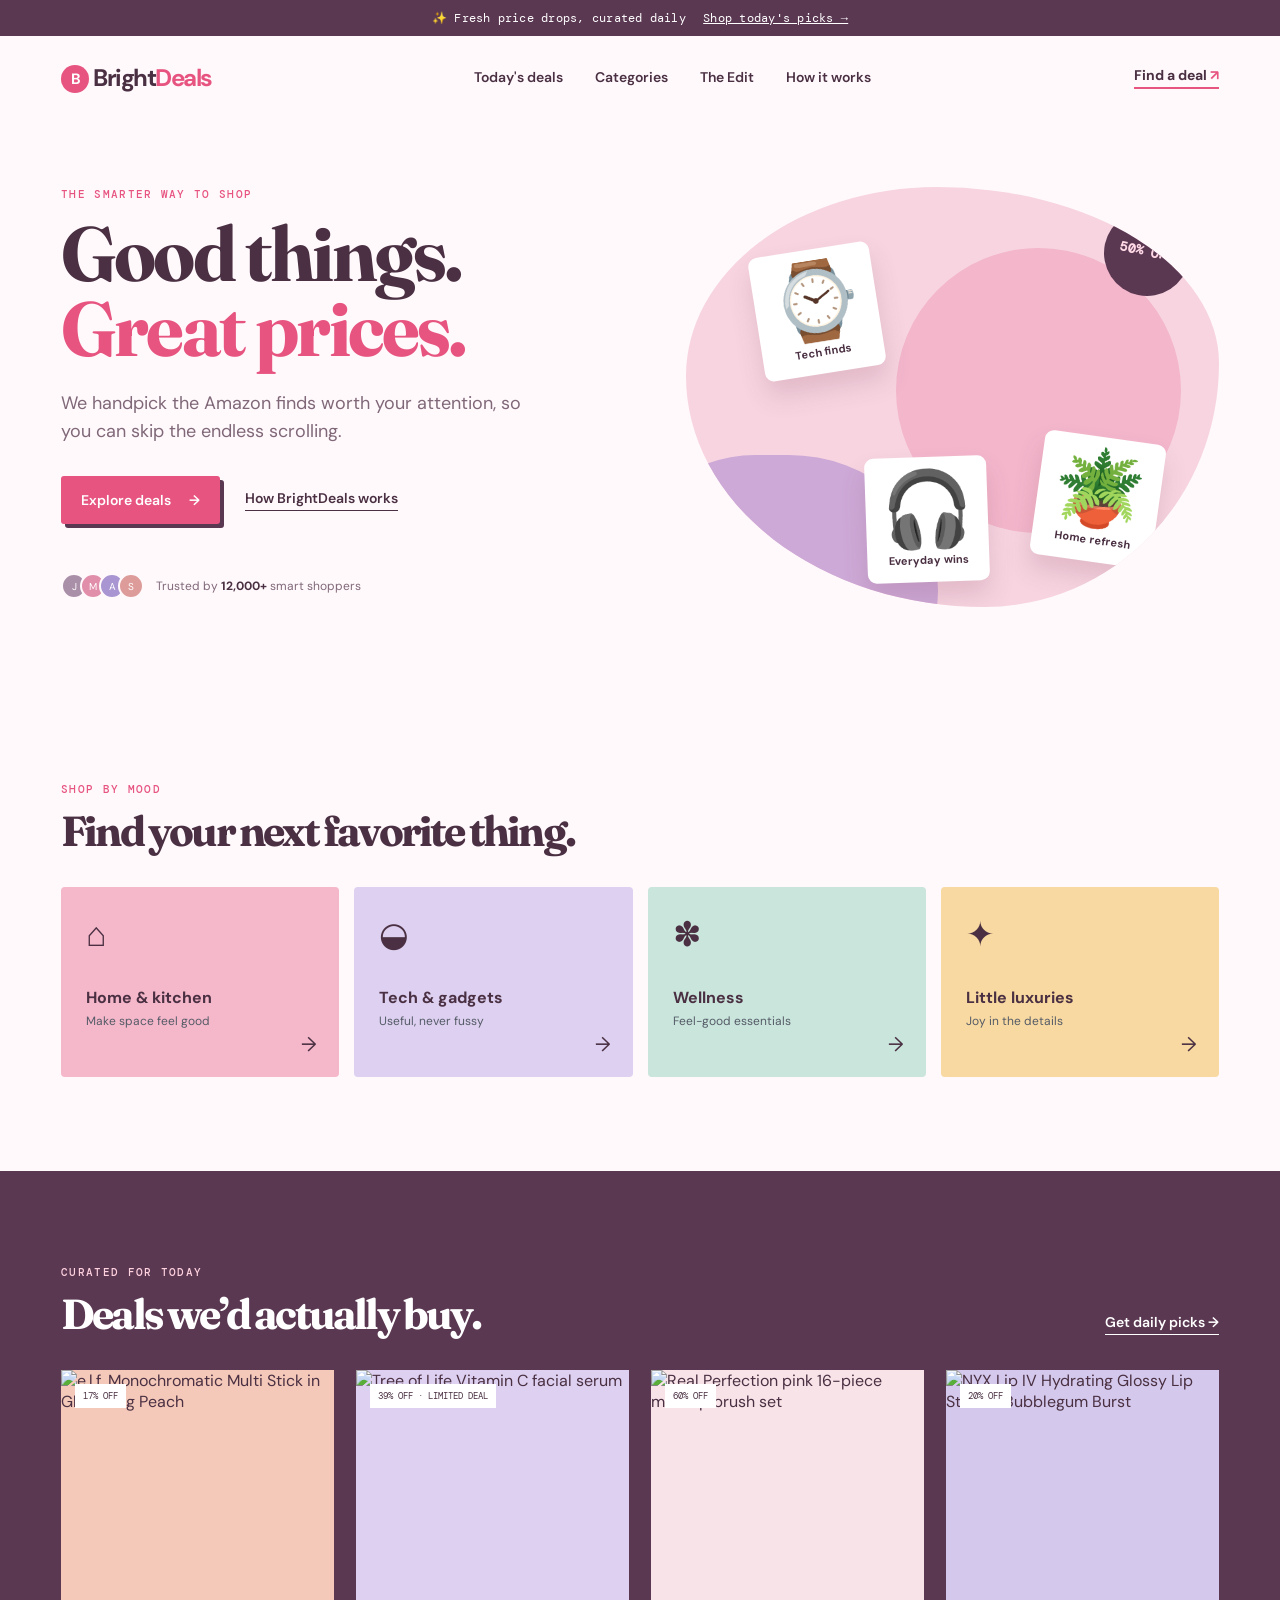
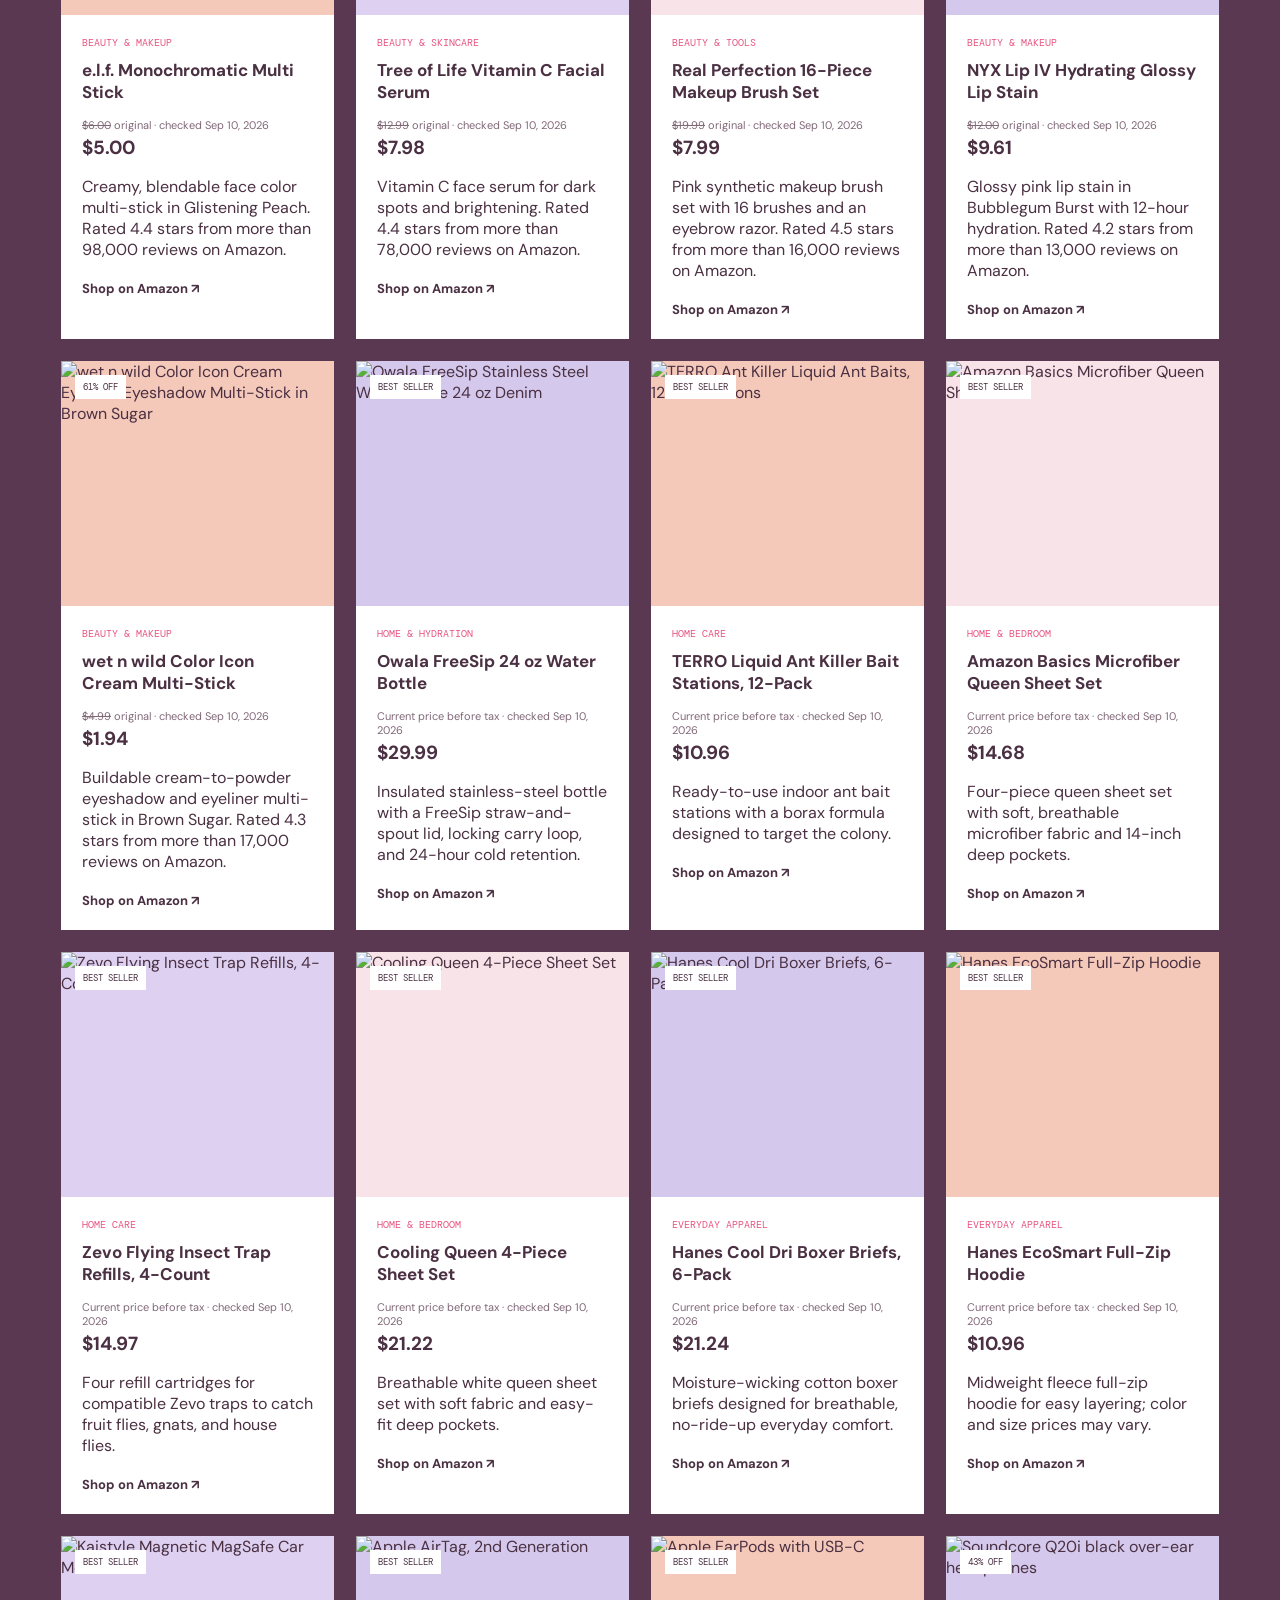
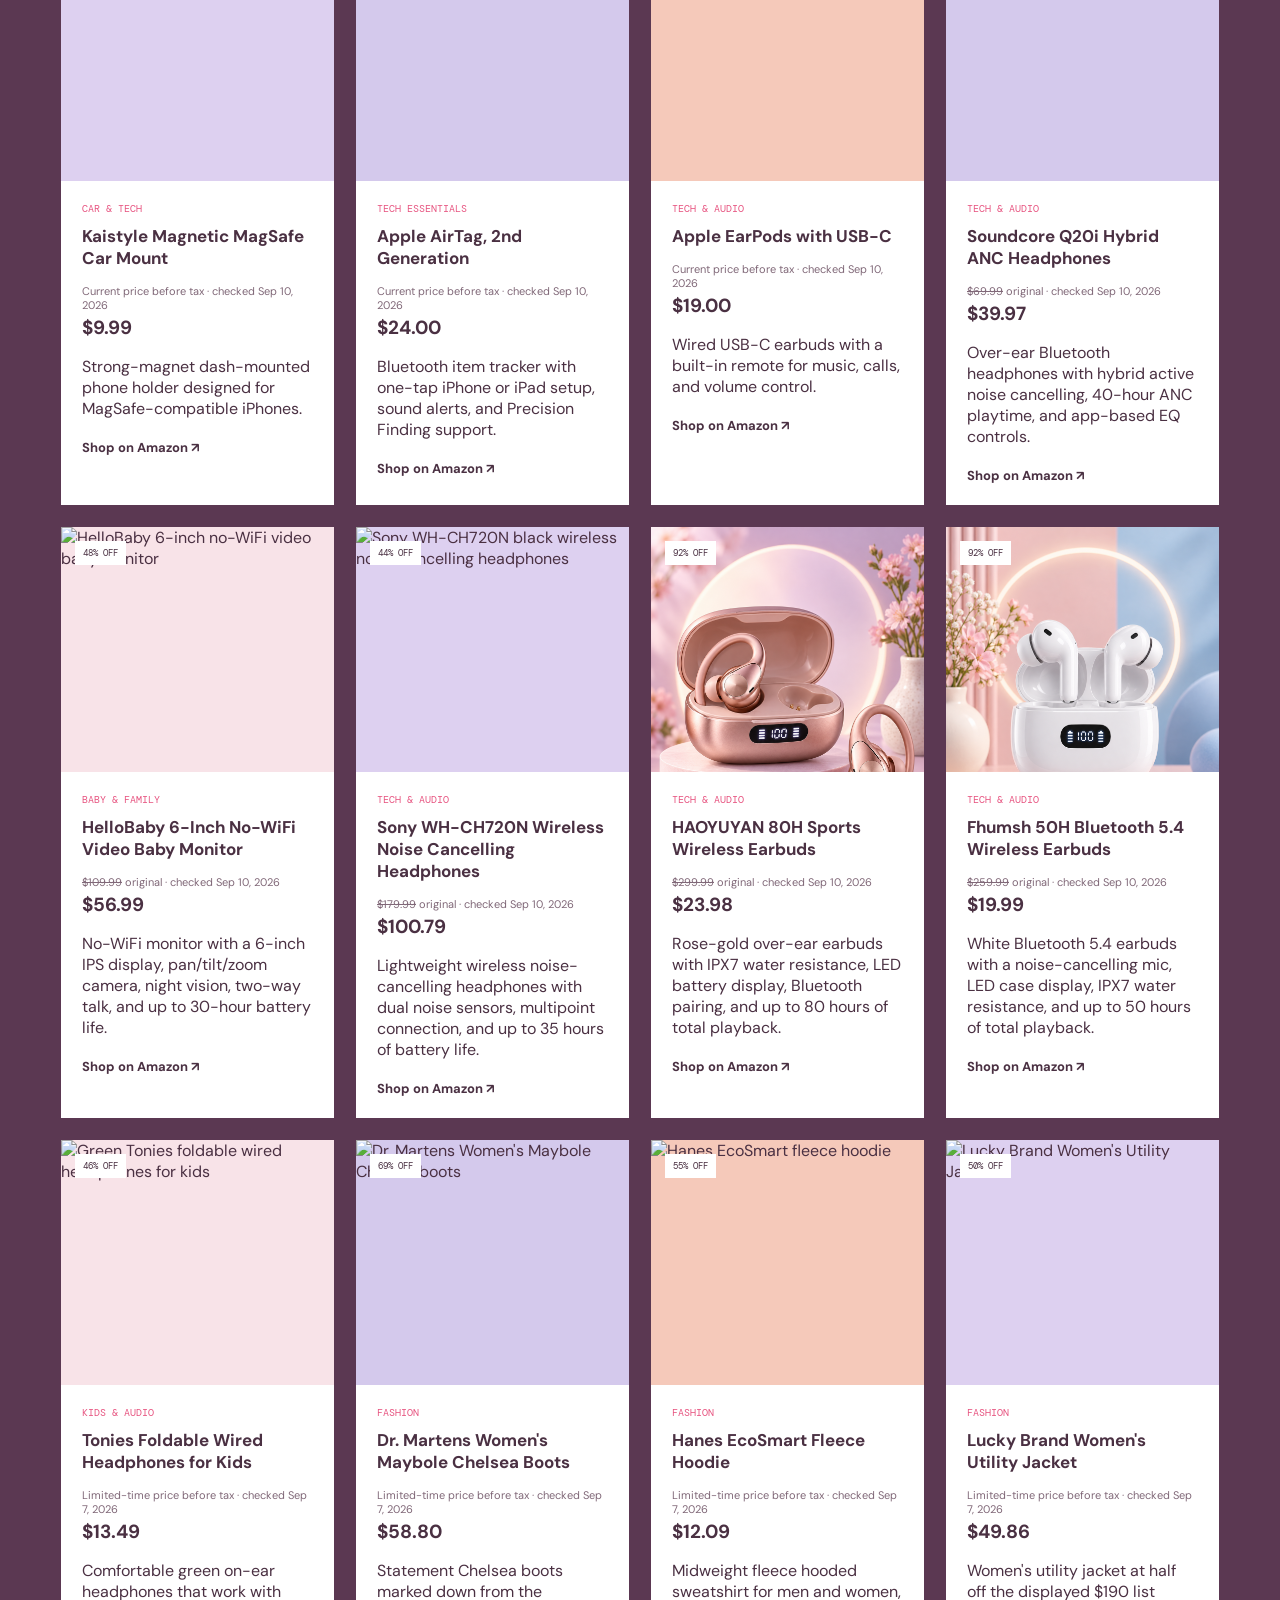
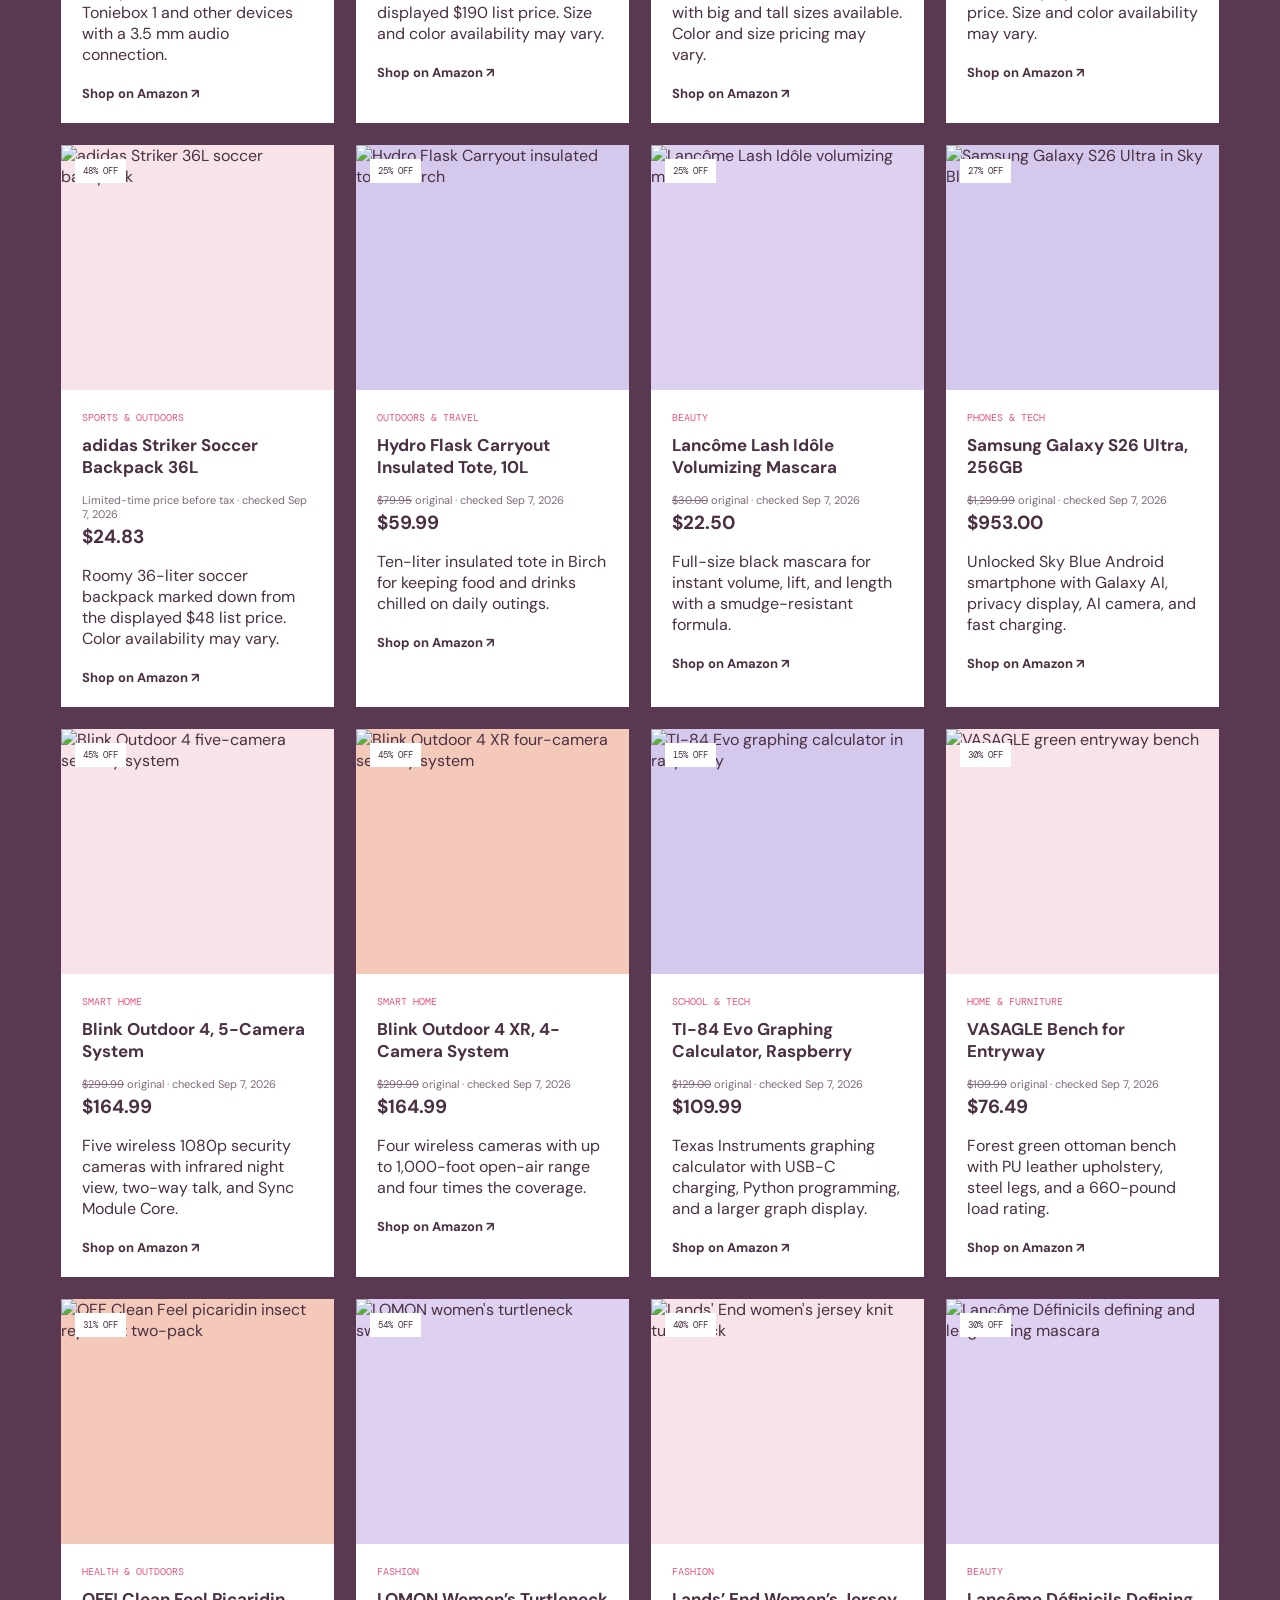
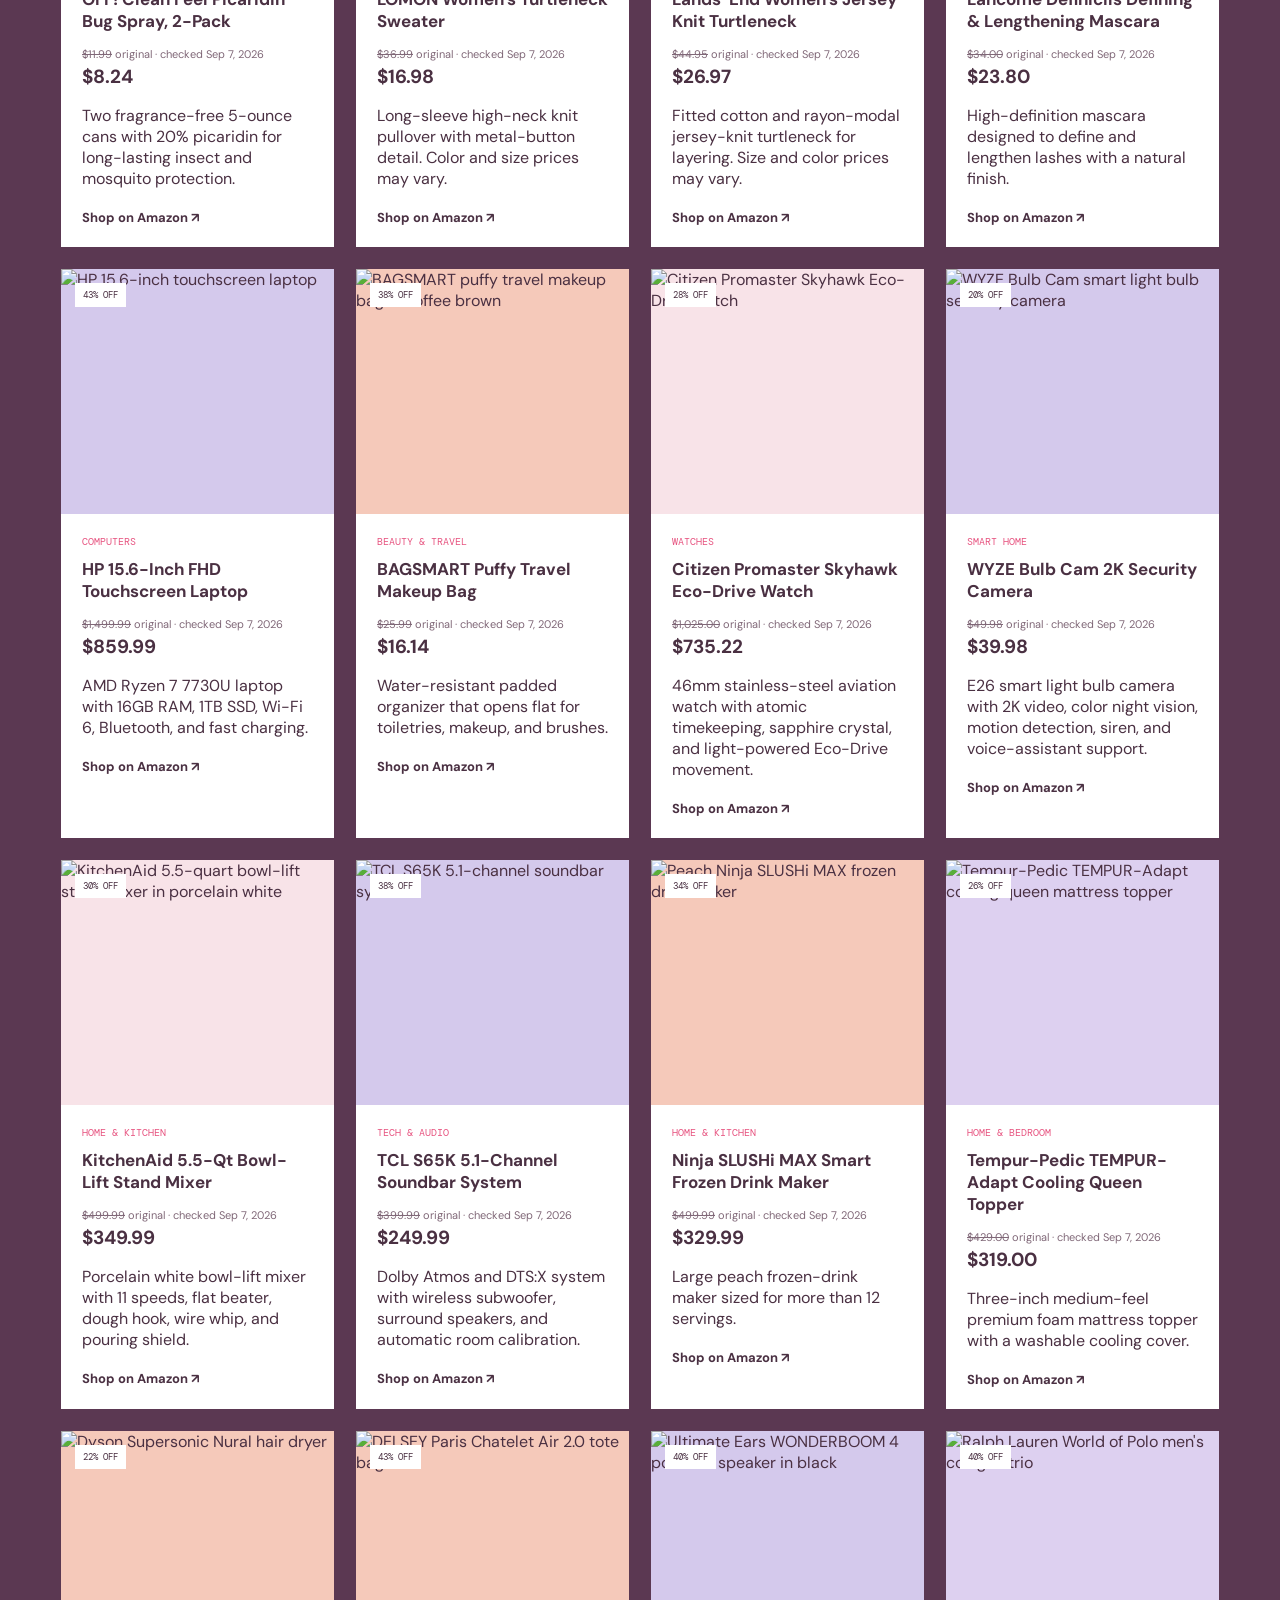
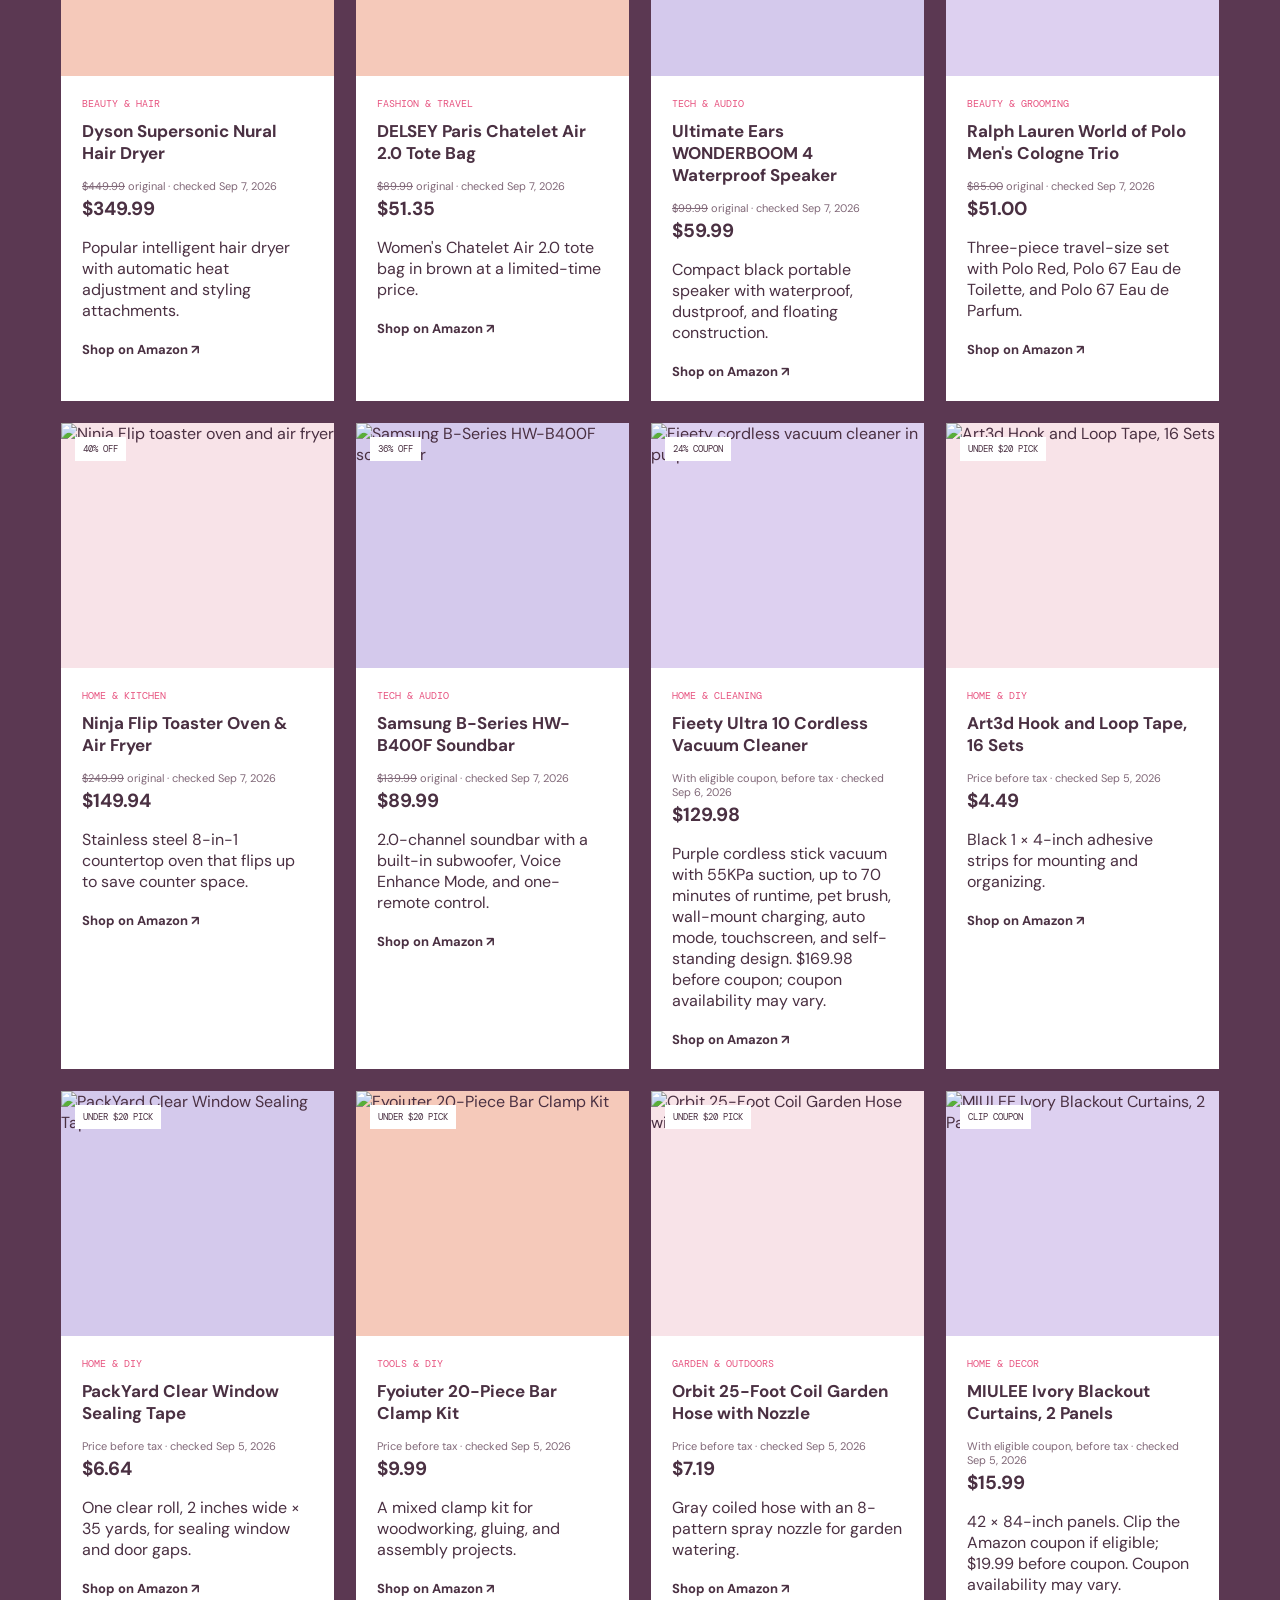
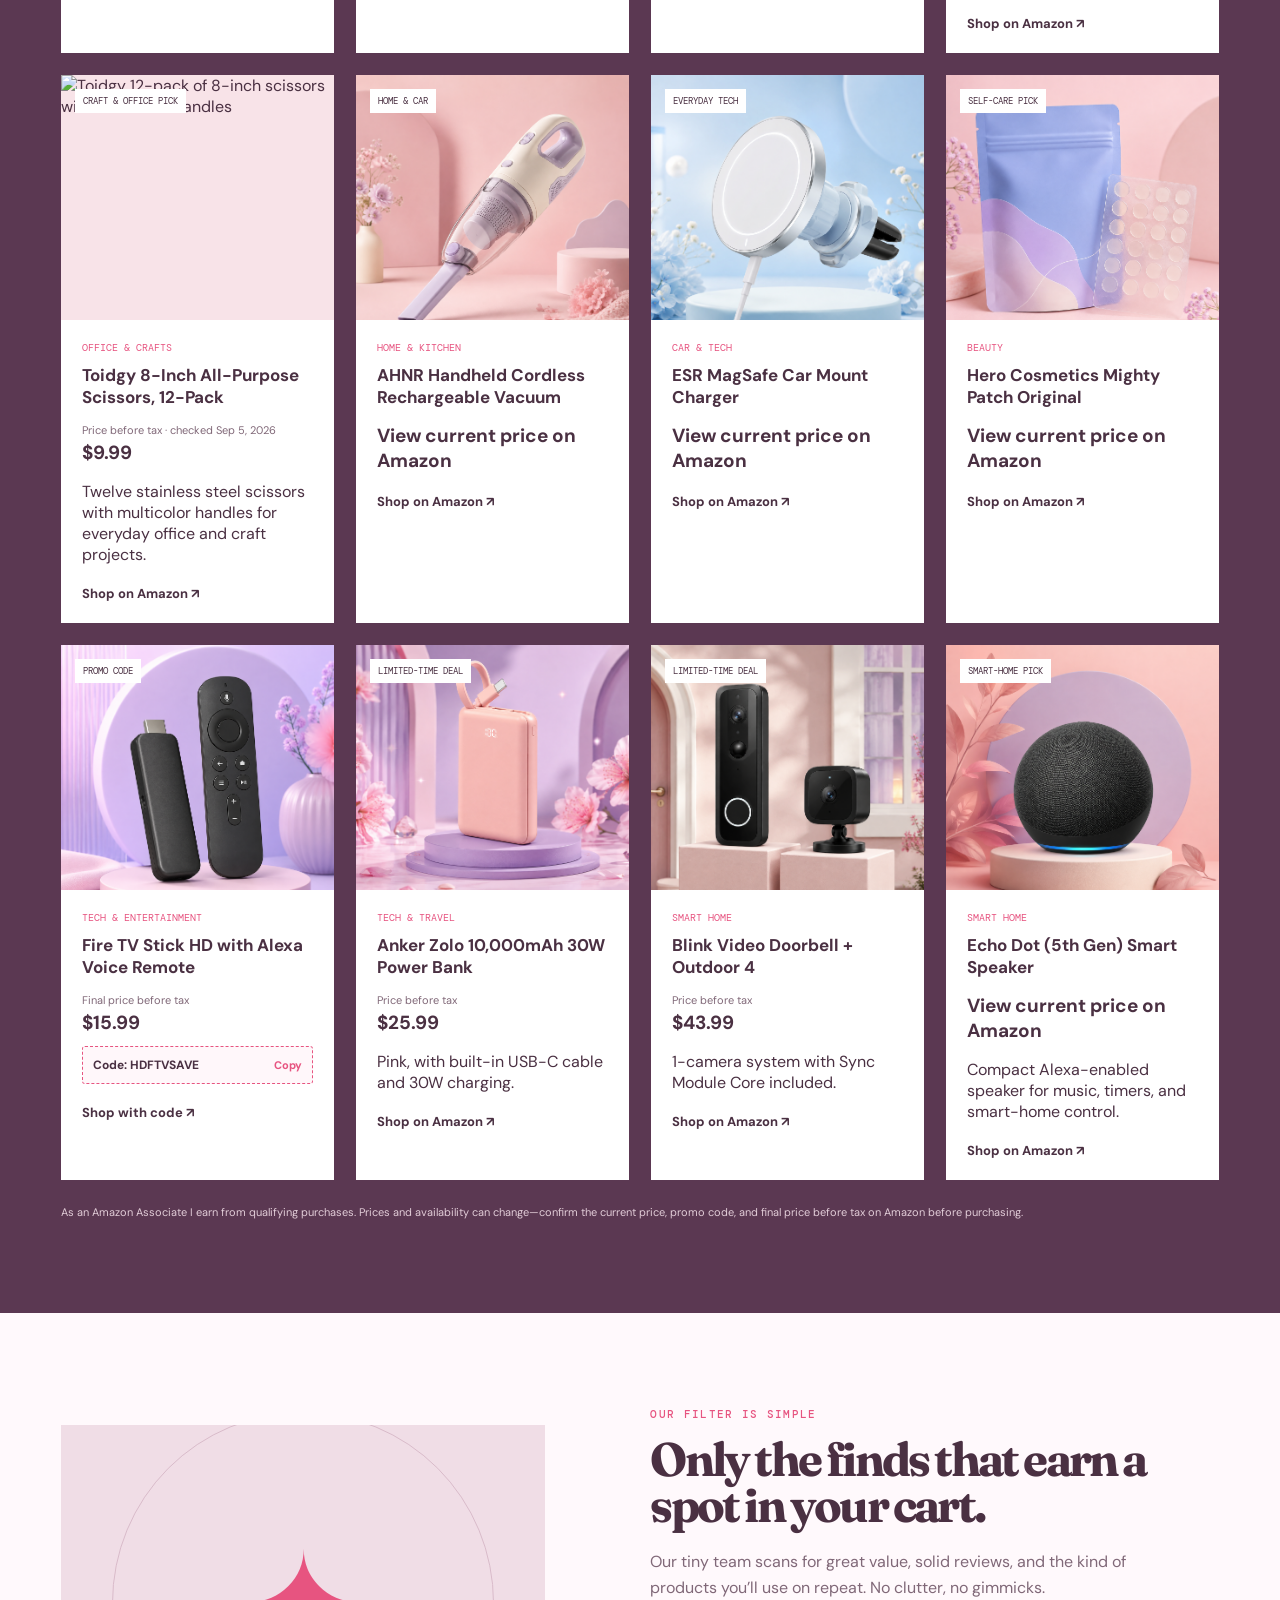
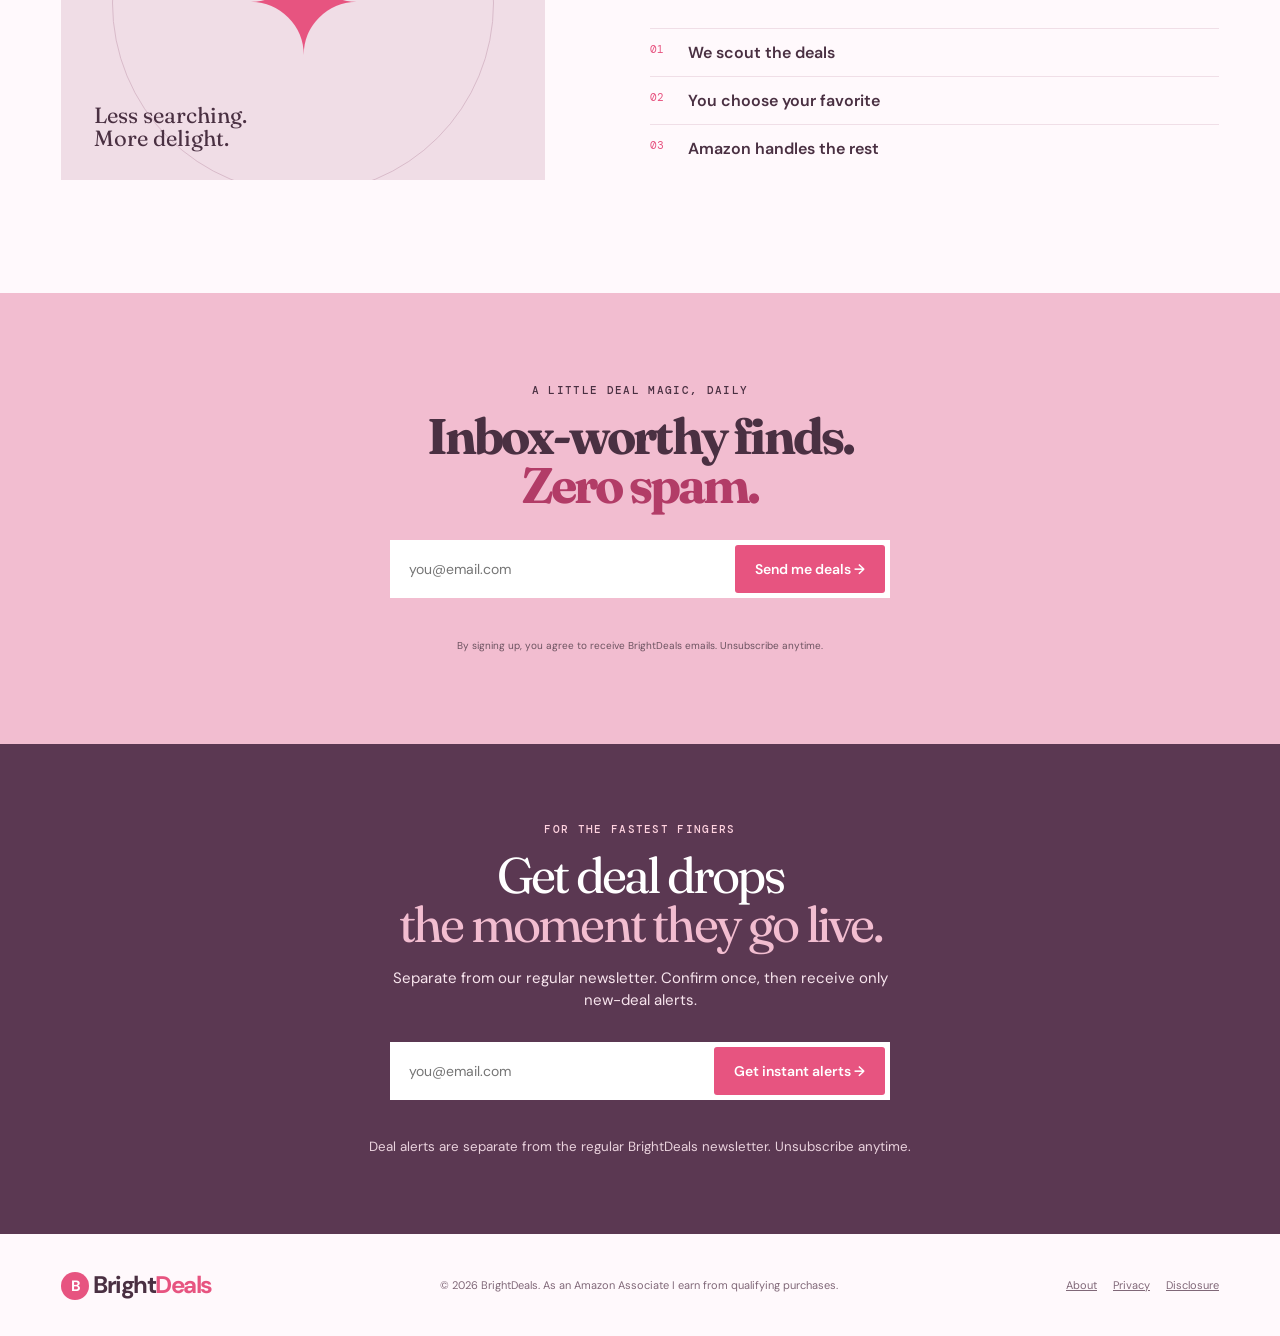
==== commit c7311f62: "Add SEO foundations and trust pages" ====
--- a/index.html
+++ b/index.html
@@ -3,11 +3,19 @@
 <head>
   <meta charset="utf-8" />
   <meta name="viewport" content="width=device-width, initial-scale=1" />
-  <meta name="description" content="BrightDeals finds standout Amazon deals on useful everyday products." />
-  <title>BrightDeals — better finds, less searching</title>
+  <meta name="description" content="BrightDeals finds practical Amazon deals and helpful buying guides for home, tech, beauty, and everyday life." />
+  <meta name="robots" content="index,follow" />
+  <link rel="canonical" href="https://brightdeal.net/" />
+  <meta property="og:type" content="website" />
+  <meta property="og:site_name" content="BrightDeals" />
+  <meta property="og:title" content="BrightDeals — better finds, less searching" />
+  <meta property="og:description" content="Practical deals and buying guides for smart shoppers." />
+  <meta property="og:url" content="https://brightdeal.net/" />
+  <title>BrightDeals | Amazon Deals &amp; Useful Buying Guides</title>
   <link rel="stylesheet" href="styles.css" />
   <link rel="stylesheet" href="pink-theme.css" />
   <link rel="stylesheet" href="product-images.css?v=5" />
+  <script type="application/ld+json">{"@context":"https://schema.org","@graph":[{"@type":"WebSite","name":"BrightDeals","url":"https://brightdeal.net/","description":"Practical Amazon deals and useful buying guides."},{"@type":"Organization","name":"BrightDeals","url":"https://brightdeal.net/","description":"Editorial deal guides for useful everyday products."}]}</script>
 </head>
 <body>
   <div class="announcement">✨ Fresh price drops, curated daily <a href="#deals">Shop today's picks →</a></div>
@@ -119,7 +127,7 @@
     <section class="newsletter" id="newsletter"><p class="eyebrow">A LITTLE DEAL MAGIC, DAILY</p><h2>Inbox-worthy finds.<br /><em>Zero spam.</em></h2><form class="brevo-signup" action="https://cc0c3d2b.sibforms.com/serve/[base64]" method="POST" target="brevo-newsletter-response" data-confirmation="Almost there — check your inbox to confirm your subscription."><label class="sr-only" for="email">Your email</label><input id="email" name="EMAIL" type="email" placeholder="you@email.com" autocomplete="email" required /><input class="honeypot" type="text" name="email_address_check" tabindex="-1" autocomplete="off" aria-hidden="true" /><input type="hidden" name="locale" value="en" /><input type="hidden" name="html_type" value="simple" /><button class="button primary" type="submit">Send me deals →</button></form><iframe class="signup-response" name="brevo-newsletter-response" title="BrightDeals newsletter signup response"></iframe><p class="form-status" aria-live="polite"></p><small>By signing up, you agree to receive BrightDeals emails. Unsubscribe anytime.</small></section>
     <section class="deal-alerts" id="deal-alerts"><p class="eyebrow">FOR THE FASTEST FINGERS</p><h2>Get deal drops<br /><em>the moment they go live.</em></h2><p>Separate from our regular newsletter. Confirm once, then receive only new-deal alerts.</p><form class="brevo-signup" action="https://cc0c3d2b.sibforms.com/serve/[base64]" method="POST" target="brevo-alert-response" data-confirmation="Almost there — check your inbox to confirm instant deal alerts."><label class="sr-only" for="alert-email">Your email</label><input id="alert-email" name="EMAIL" type="email" placeholder="you@email.com" autocomplete="email" required /><input class="honeypot" type="text" name="email_address_check" tabindex="-1" autocomplete="off" aria-hidden="true" /><input type="hidden" name="locale" value="en" /><input type="hidden" name="html_type" value="simple" /><button class="button primary" type="submit">Get instant alerts →</button></form><iframe class="signup-response" name="brevo-alert-response" title="BrightDeals instant-alert signup response"></iframe><p class="form-status" aria-live="polite"></p><small>Deal alerts are separate from the regular BrightDeals newsletter. Unsubscribe anytime.</small></section>
   </main>
-  <footer><a class="brand" href="#top"><span class="brand-mark">B</span>Bright<span>Deals</span></a><p>© 2026 BrightDeals. As an Amazon Associate I earn from qualifying purchases.</p><div><a href="#">Privacy</a><a href="#">Disclosure</a><a href="#">Contact</a></div></footer>
+  <footer><a class="brand" href="#top"><span class="brand-mark">B</span>Bright<span>Deals</span></a><p>© 2026 BrightDeals. As an Amazon Associate I earn from qualifying purchases.</p><div><a href="about.html">About</a><a href="privacy.html">Privacy</a><a href="disclosure.html">Disclosure</a></div></footer>
   <script src="script.js?v=6"></script>
 </body>
 </html>
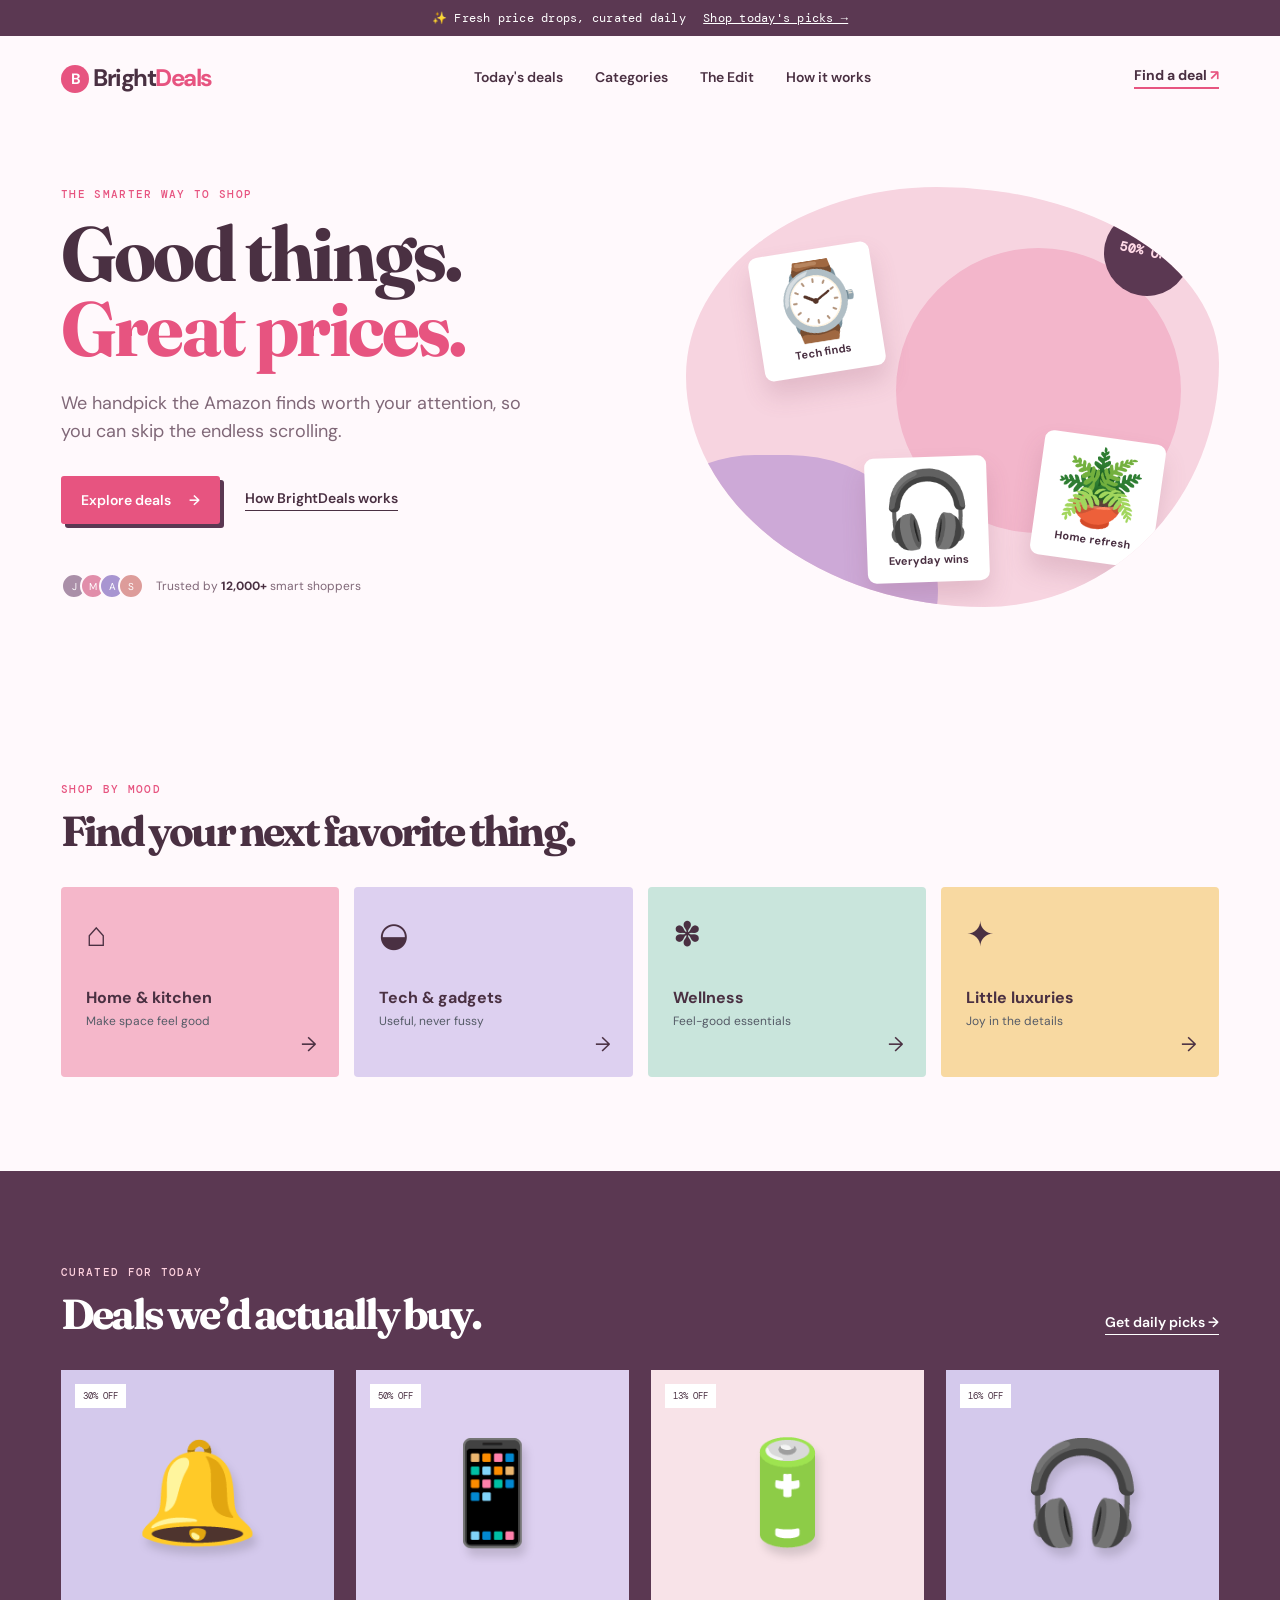
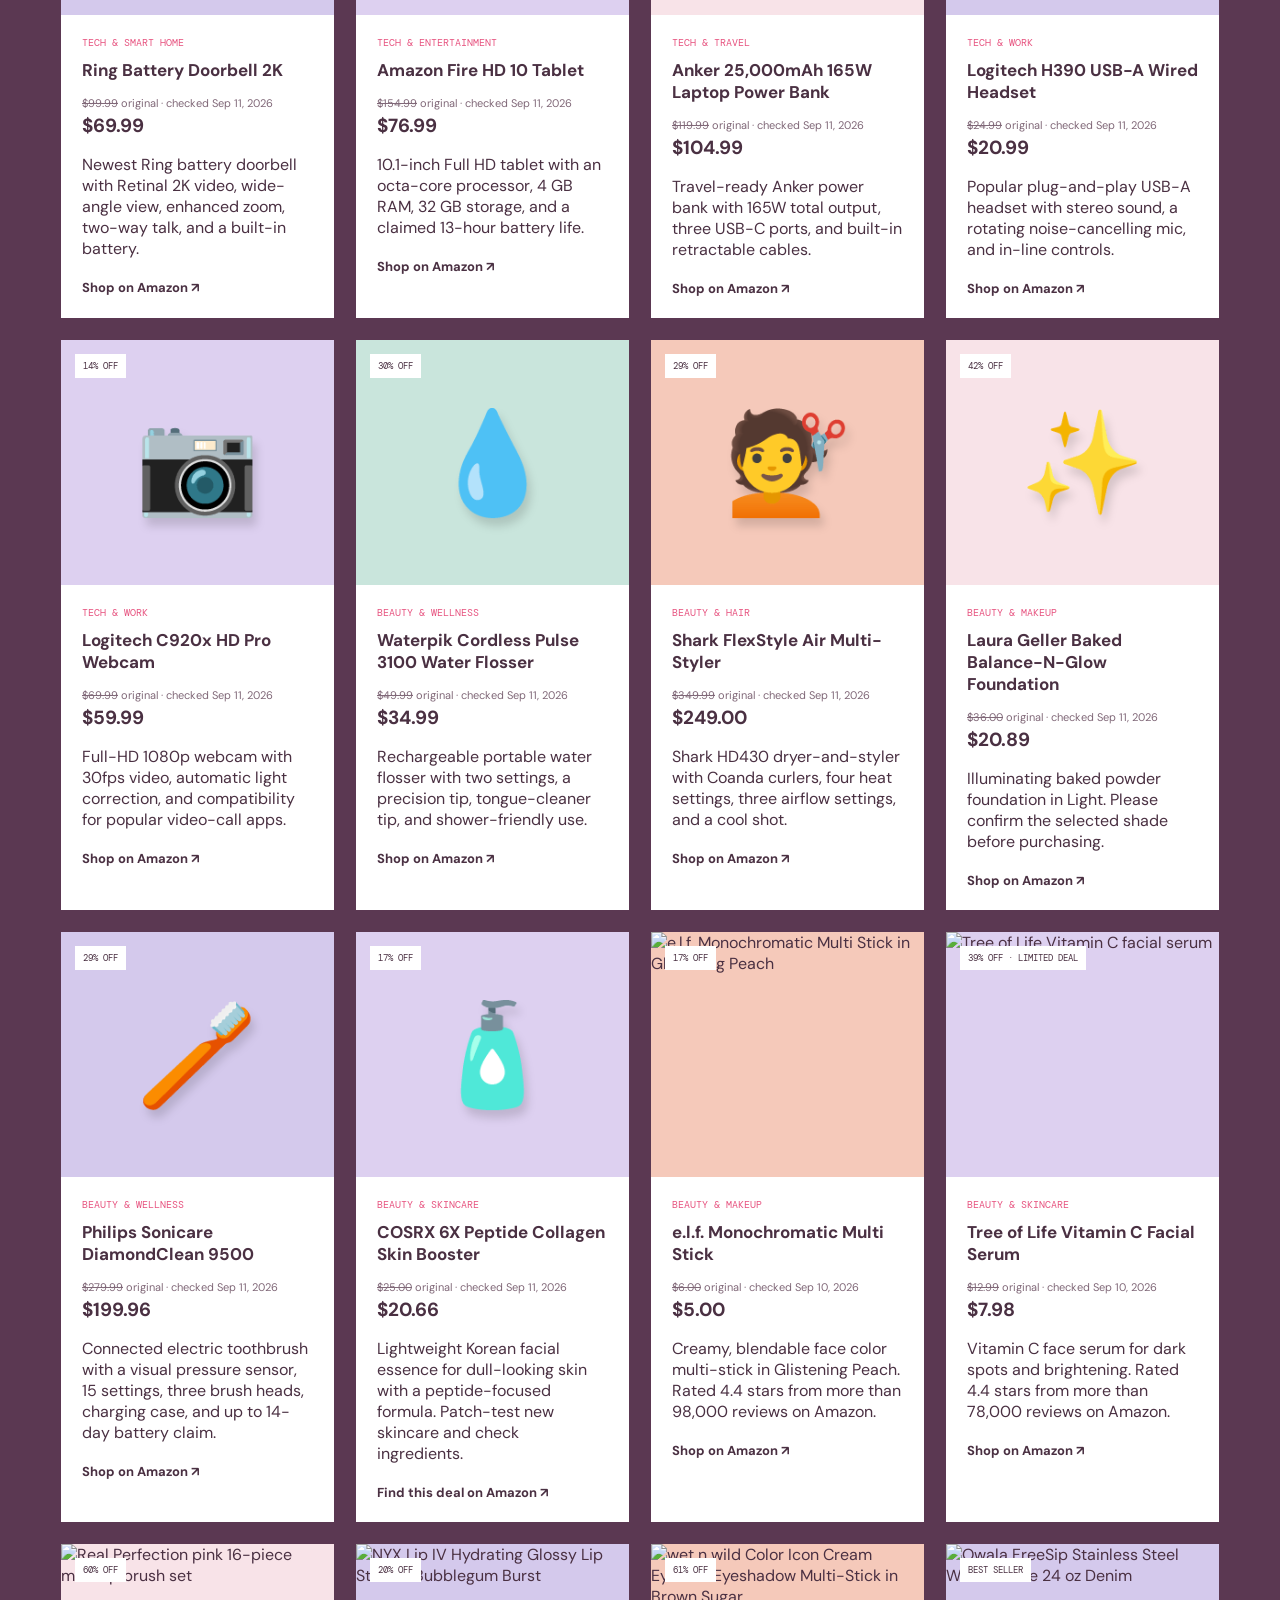
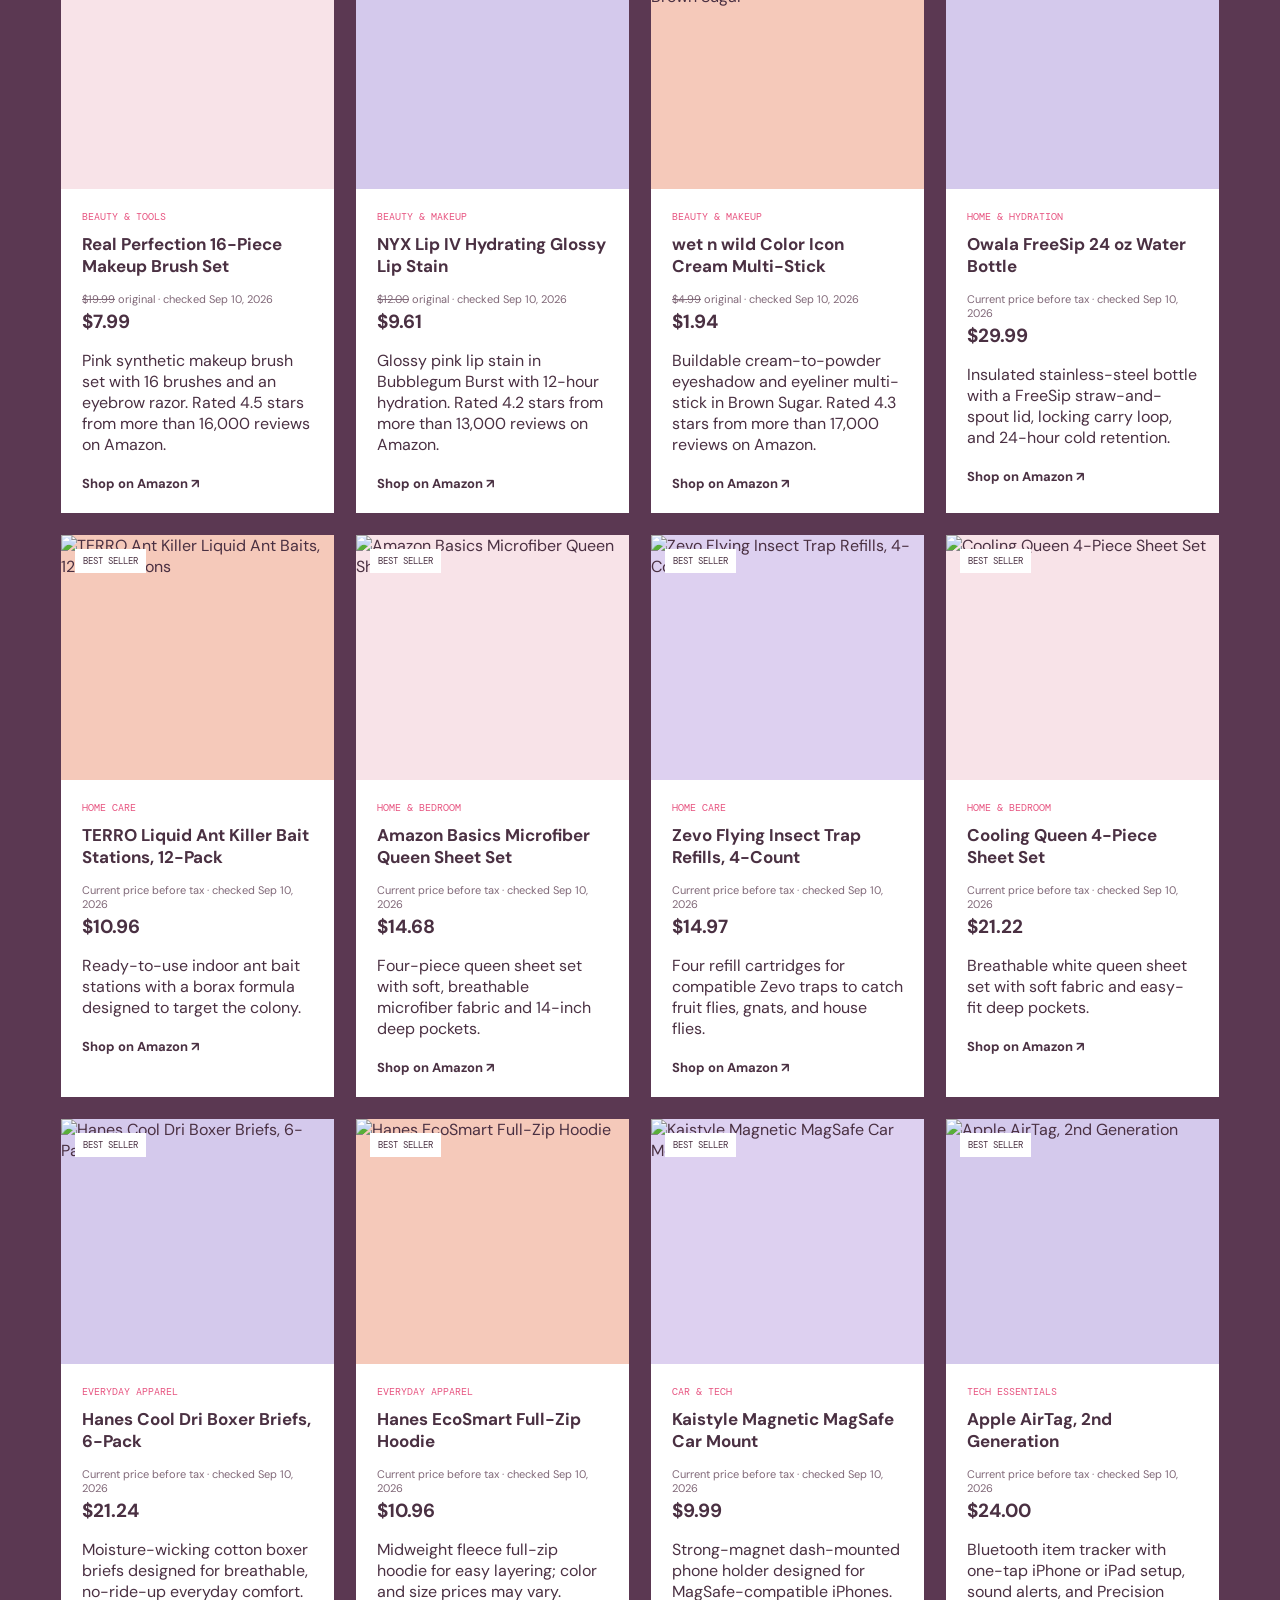
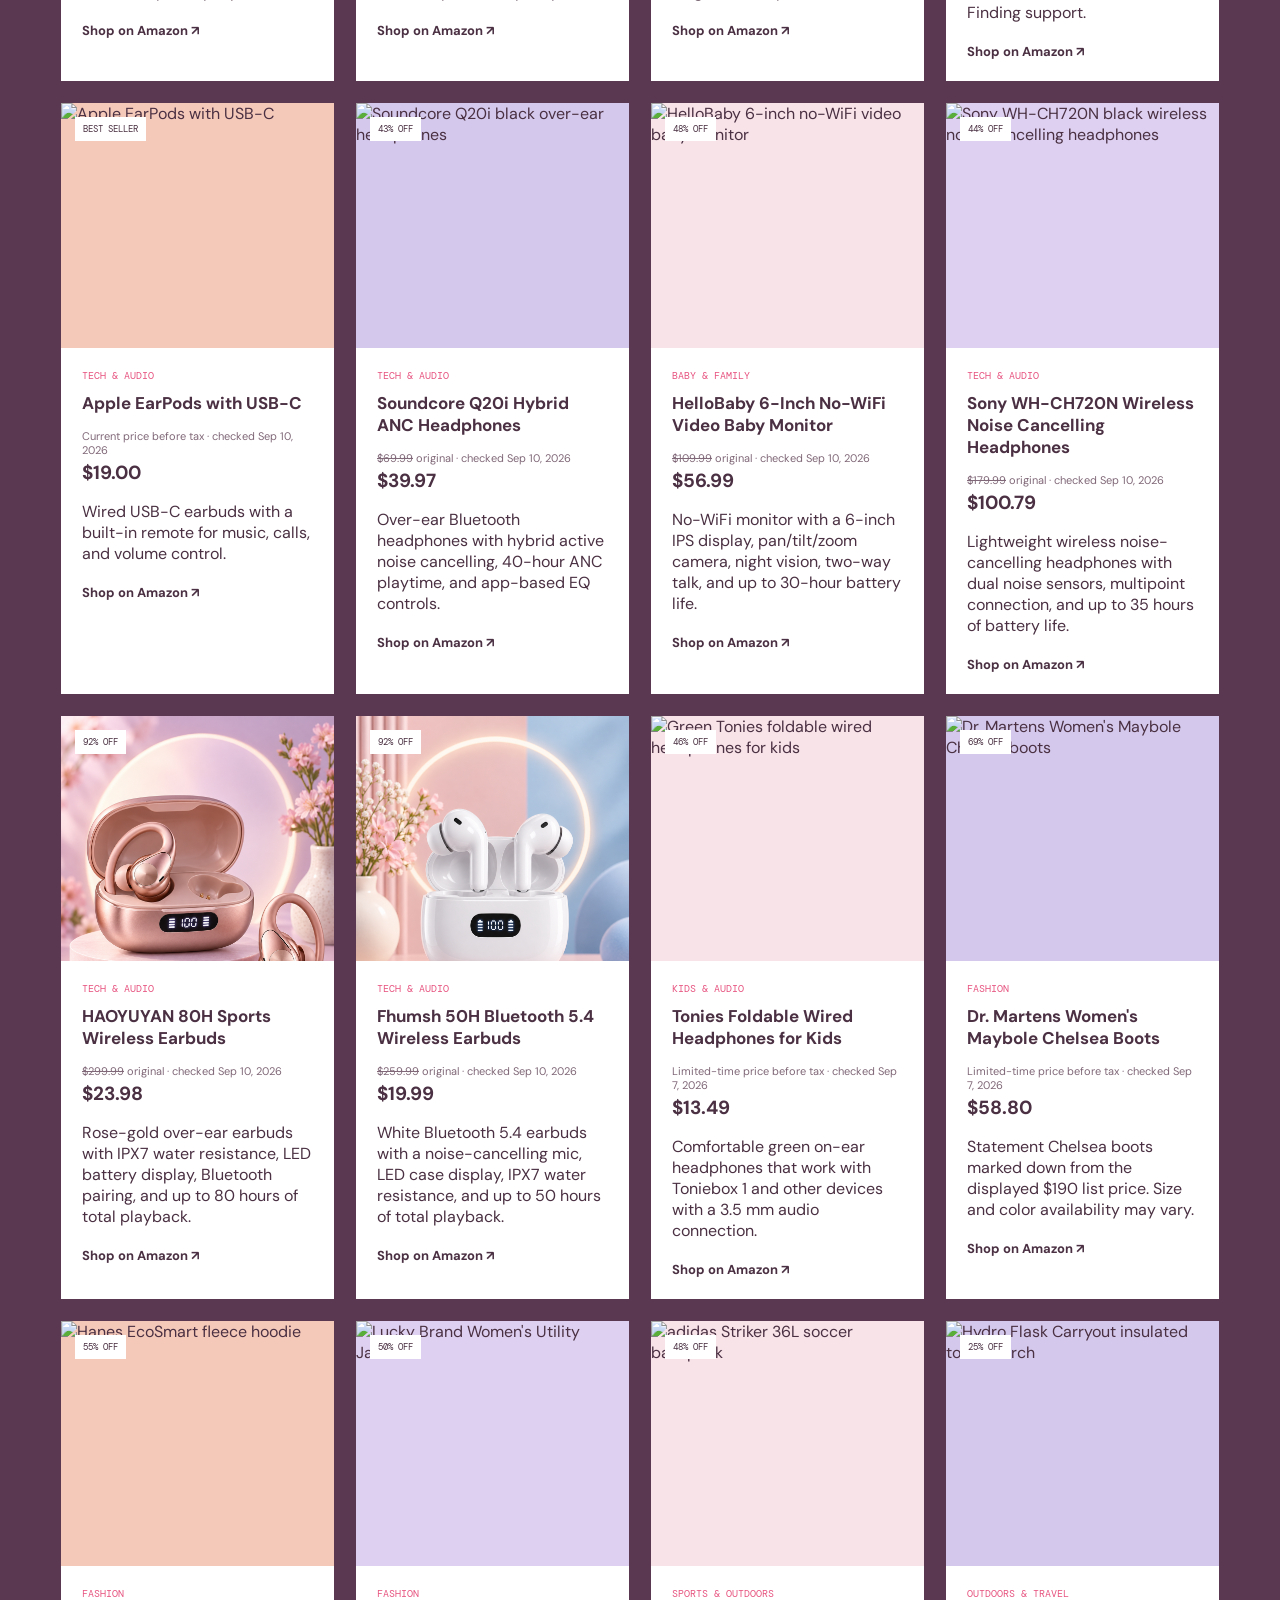
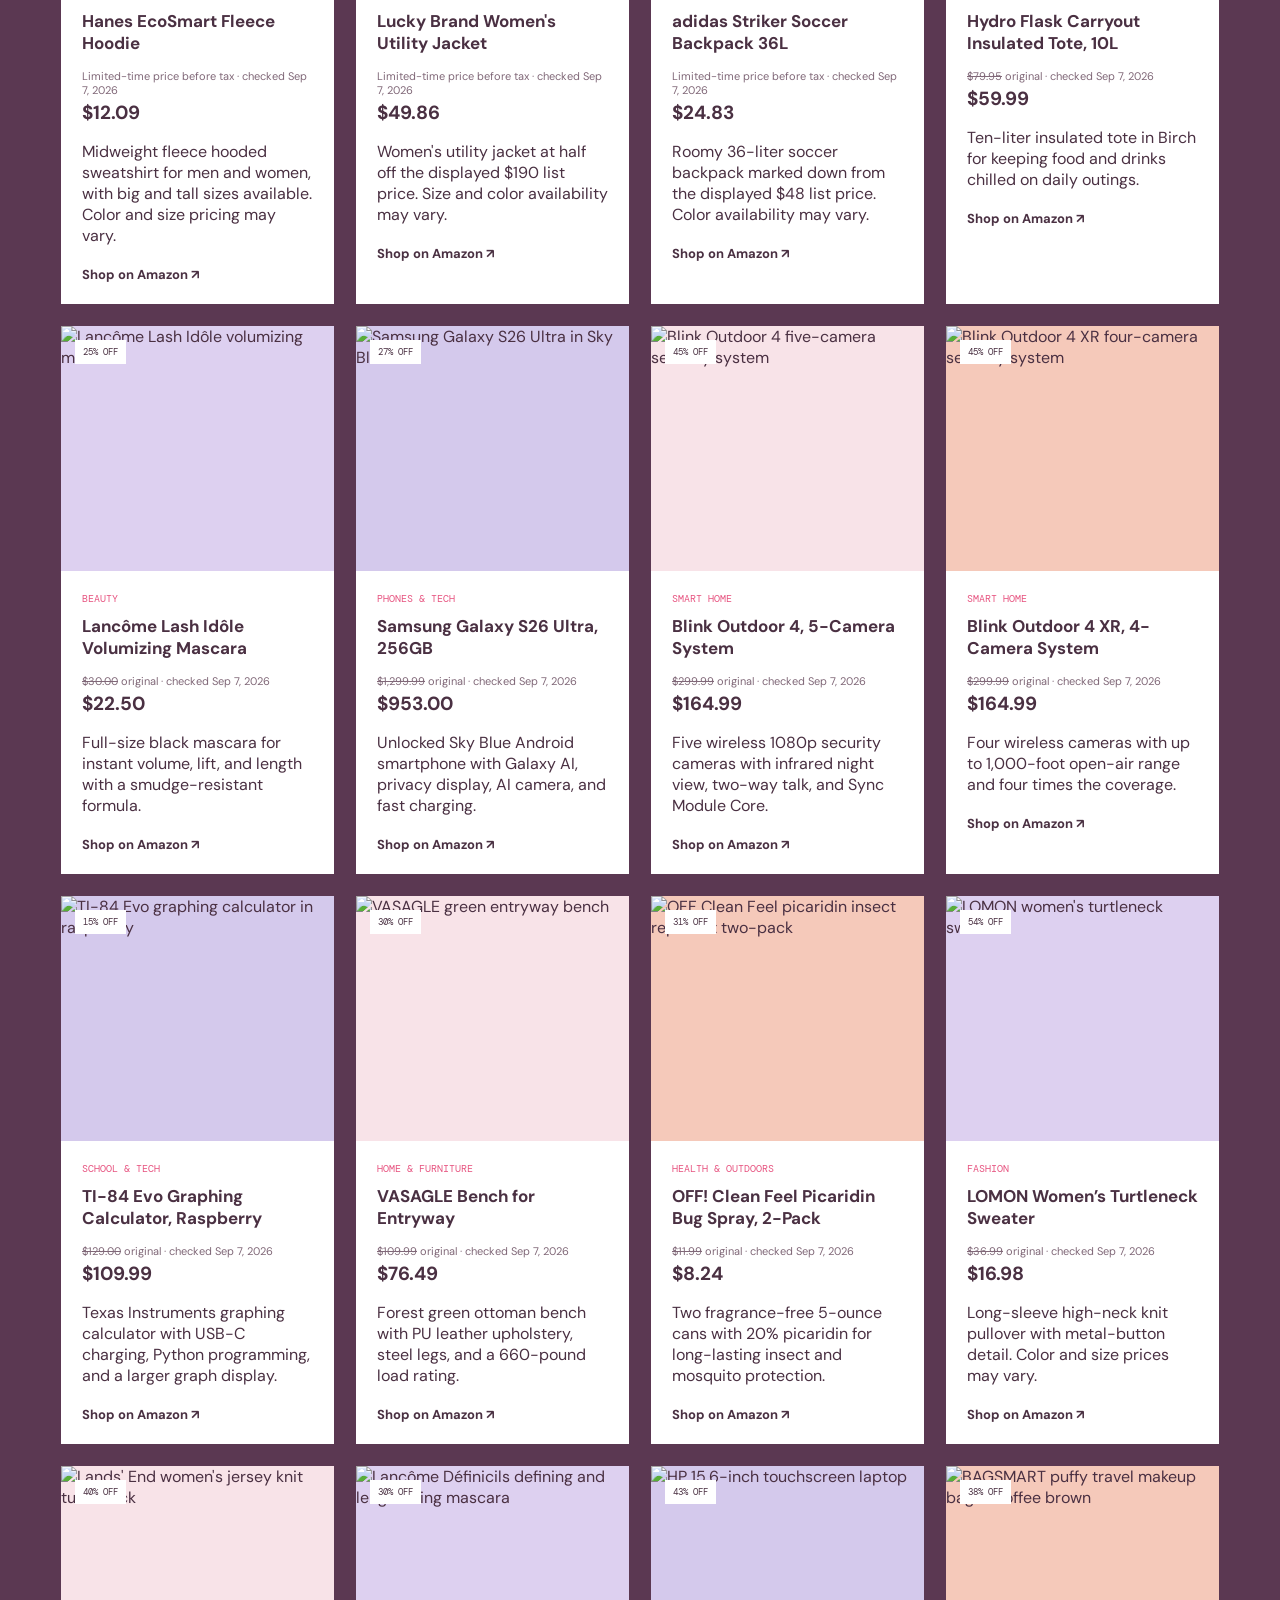
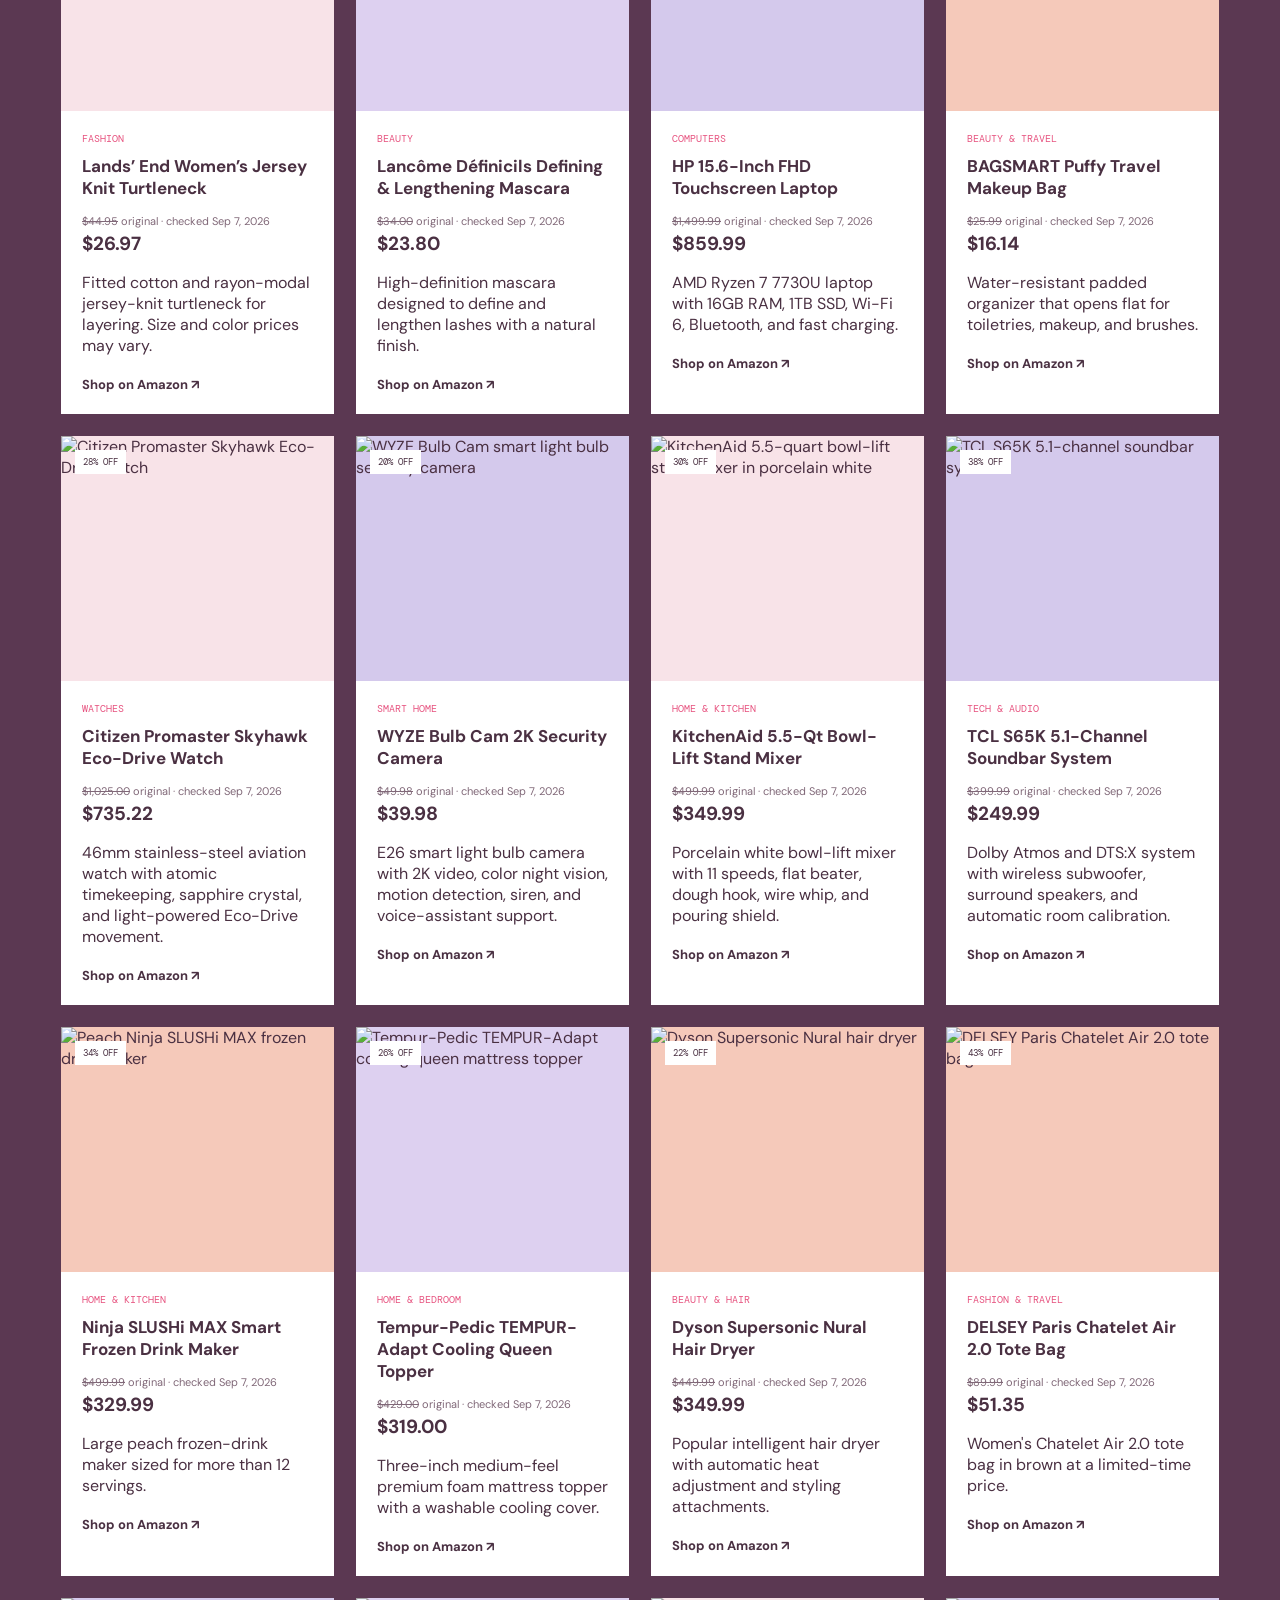
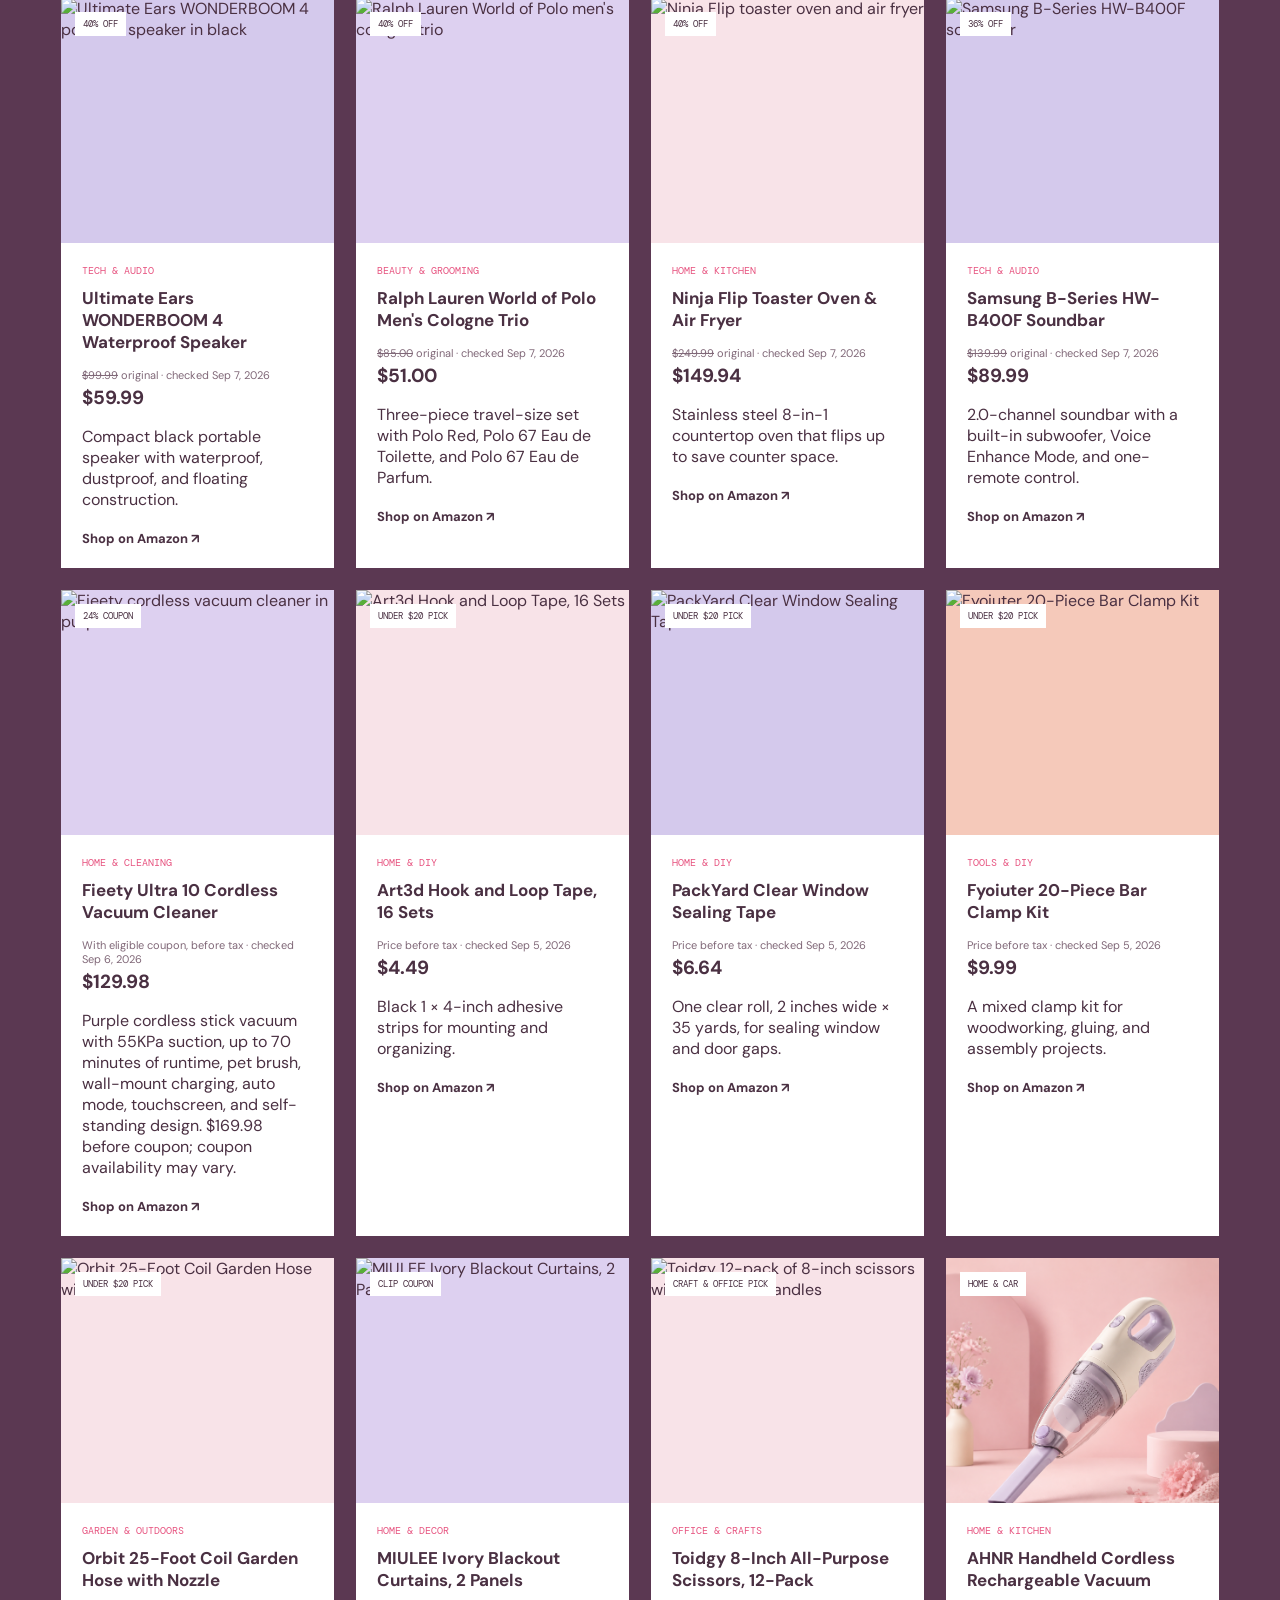
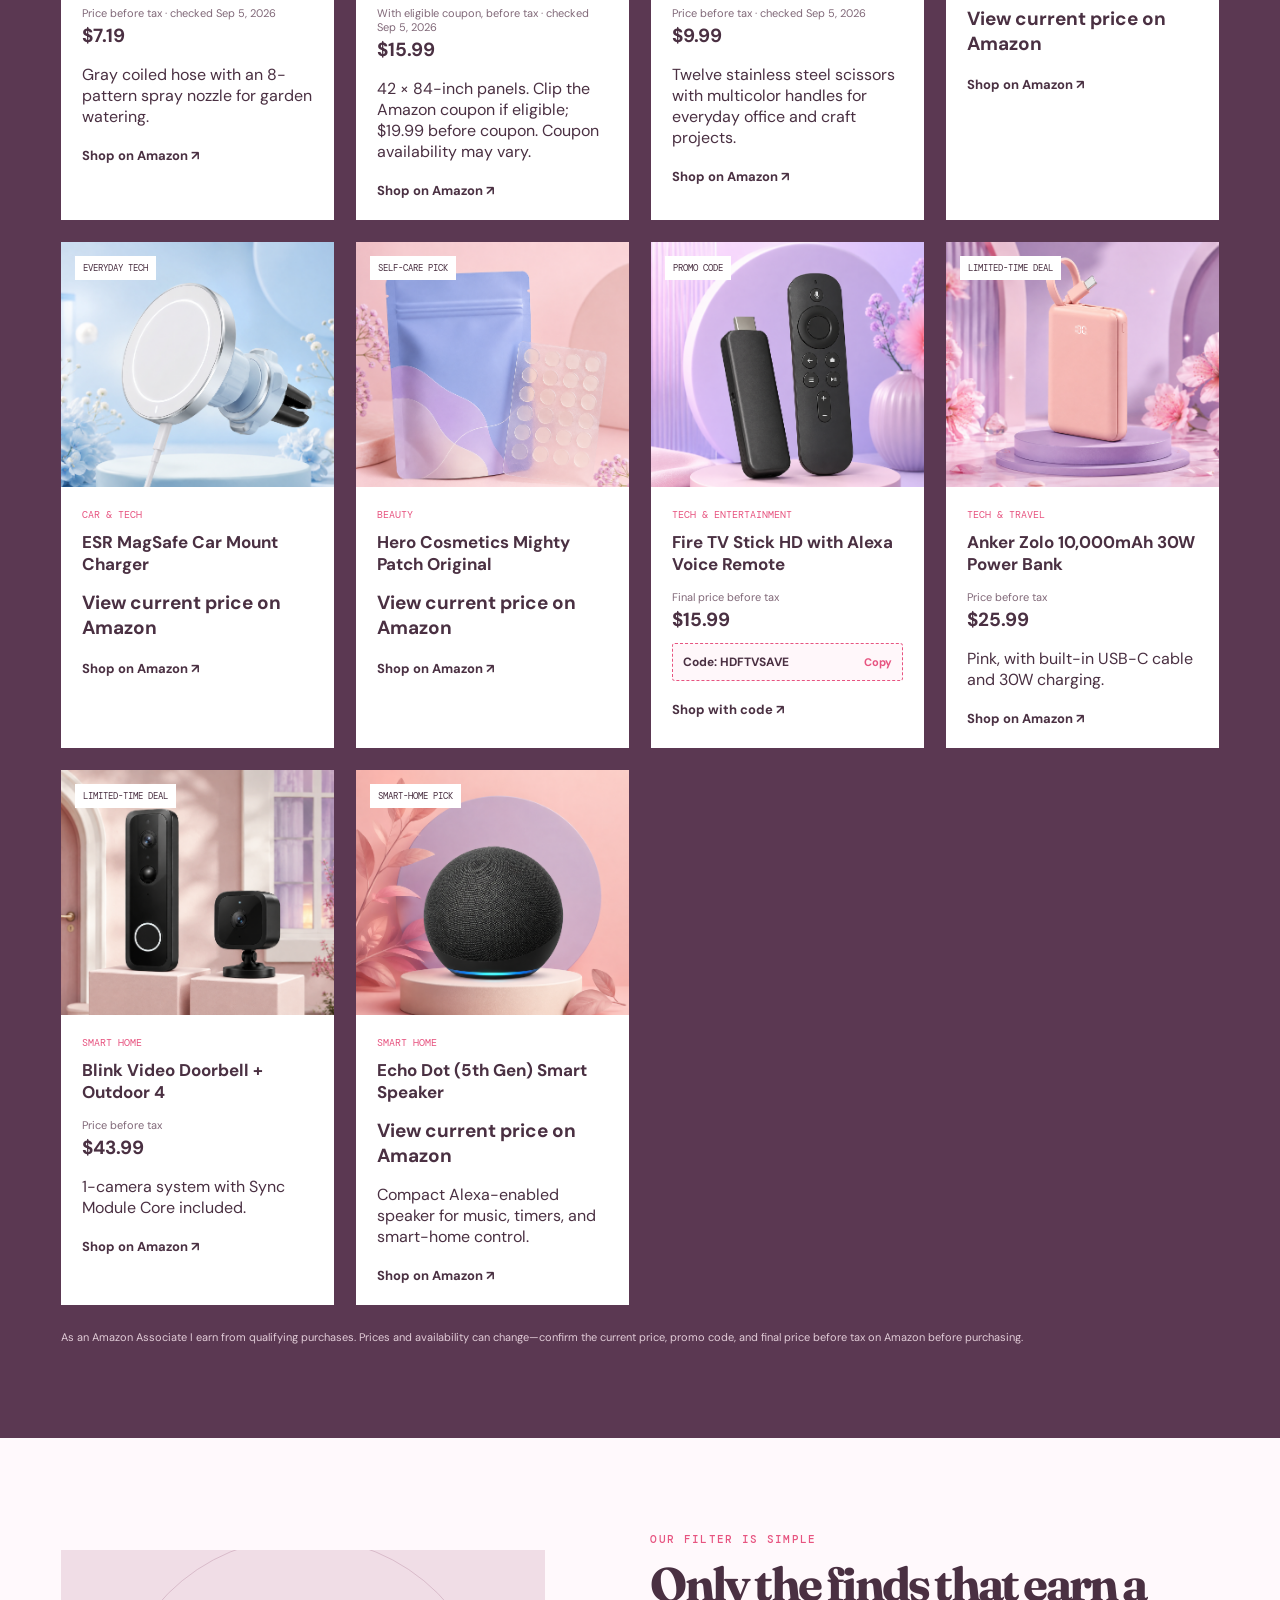
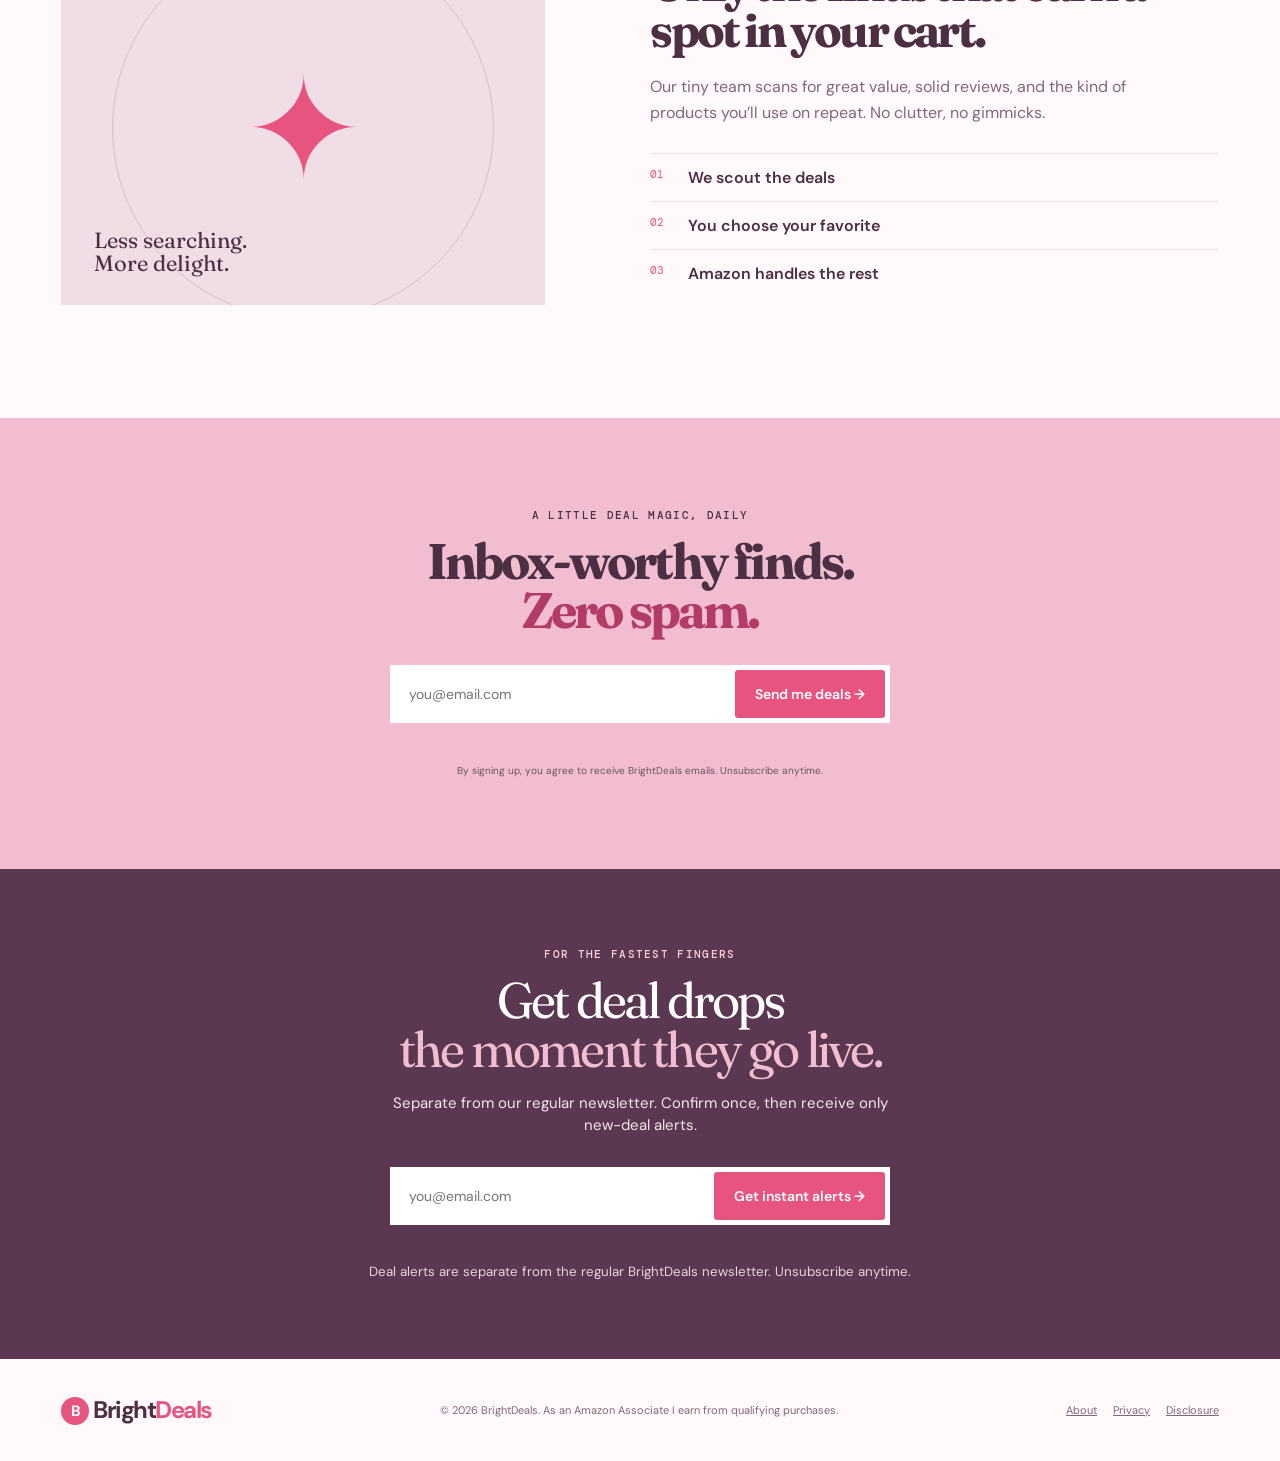
==== commit bfb2327f: "Add ten current tech and beauty deals" ====
--- a/index.html
+++ b/index.html
@@ -5,6 +5,7 @@
   <meta name="viewport" content="width=device-width, initial-scale=1" />
   <meta name="description" content="BrightDeals finds practical Amazon deals and helpful buying guides for home, tech, beauty, and everyday life." />
   <meta name="robots" content="index,follow" />
+  <meta name="google-site-verification" content="Qe68XezApntI-jJT2D0OC9UyQ3sqMDodPkRz6WhftNI" />
   <link rel="canonical" href="https://brightdeal.net/" />
   <meta property="og:type" content="website" />
   <meta property="og:site_name" content="BrightDeals" />
@@ -54,6 +55,16 @@
 
     <section class="featured" id="deals"><div class="featured-intro"><div><p class="eyebrow">CURATED FOR TODAY</p><h2>Deals we’d actually buy.</h2></div><a class="text-link" href="#newsletter">Get daily picks <span>→</span></a></div>
       <div class="product-grid">
+        <article class="product-card" data-original-price="$99.99" data-sale-price="$69.99"><div class="product-visual blue"><span aria-hidden="true">🔔</span><b>30% off</b></div><div class="product-info"><p class="product-category">TECH &amp; SMART HOME</p><h3>Ring Battery Doorbell 2K</h3><div class="final-price"><span><s>$99.99</s> original · checked Sep 11, 2026</span><strong>$69.99</strong></div><p class="product-detail">Newest Ring battery doorbell with Retinal 2K video, wide-angle view, enhanced zoom, two-way talk, and a built-in battery.</p><a href="https://link.amazon/B0acfZpvK" target="_blank" rel="sponsored noopener">Shop on Amazon <span>↗</span></a></div></article>
+        <article class="product-card" data-original-price="$154.99" data-sale-price="$76.99"><div class="product-visual lavender"><span aria-hidden="true">📱</span><b>50% off</b></div><div class="product-info"><p class="product-category">TECH &amp; ENTERTAINMENT</p><h3>Amazon Fire HD 10 Tablet</h3><div class="final-price"><span><s>$154.99</s> original · checked Sep 11, 2026</span><strong>$76.99</strong></div><p class="product-detail">10.1-inch Full HD tablet with an octa-core processor, 4 GB RAM, 32 GB storage, and a claimed 13-hour battery life.</p><a href="https://link.amazon/B0ja2qd9l" target="_blank" rel="sponsored noopener">Shop on Amazon <span>↗</span></a></div></article>
+        <article class="product-card" data-original-price="$119.99" data-sale-price="$104.99"><div class="product-visual cream"><span aria-hidden="true">🔋</span><b>13% off</b></div><div class="product-info"><p class="product-category">TECH &amp; TRAVEL</p><h3>Anker 25,000mAh 165W Laptop Power Bank</h3><div class="final-price"><span><s>$119.99</s> original · checked Sep 11, 2026</span><strong>$104.99</strong></div><p class="product-detail">Travel-ready Anker power bank with 165W total output, three USB-C ports, and built-in retractable cables.</p><a href="https://link.amazon/B0dg9xBCt" target="_blank" rel="sponsored noopener">Shop on Amazon <span>↗</span></a></div></article>
+        <article class="product-card" data-original-price="$24.99" data-sale-price="$20.99"><div class="product-visual blue"><span aria-hidden="true">🎧</span><b>16% off</b></div><div class="product-info"><p class="product-category">TECH &amp; WORK</p><h3>Logitech H390 USB-A Wired Headset</h3><div class="final-price"><span><s>$24.99</s> original · checked Sep 11, 2026</span><strong>$20.99</strong></div><p class="product-detail">Popular plug-and-play USB-A headset with stereo sound, a rotating noise-cancelling mic, and in-line controls.</p><a href="https://www.amazon.com/dp/B000UXZQ42?tag=brightdeal0b5-20" target="_blank" rel="sponsored noopener">Shop on Amazon <span>↗</span></a></div></article>
+        <article class="product-card" data-original-price="$69.99" data-sale-price="$59.99"><div class="product-visual lavender"><span aria-hidden="true">📷</span><b>14% off</b></div><div class="product-info"><p class="product-category">TECH &amp; WORK</p><h3>Logitech C920x HD Pro Webcam</h3><div class="final-price"><span><s>$69.99</s> original · checked Sep 11, 2026</span><strong>$59.99</strong></div><p class="product-detail">Full-HD 1080p webcam with 30fps video, automatic light correction, and compatibility for popular video-call apps.</p><a href="https://www.amazon.com/dp/B085TFF7M1?tag=brightdeal0b5-20" target="_blank" rel="sponsored noopener">Shop on Amazon <span>↗</span></a></div></article>
+        <article class="product-card" data-original-price="$49.99" data-sale-price="$34.99"><div class="product-visual mint"><span aria-hidden="true">💧</span><b>30% off</b></div><div class="product-info"><p class="product-category">BEAUTY &amp; WELLNESS</p><h3>Waterpik Cordless Pulse 3100 Water Flosser</h3><div class="final-price"><span><s>$49.99</s> original · checked Sep 11, 2026</span><strong>$34.99</strong></div><p class="product-detail">Rechargeable portable water flosser with two settings, a precision tip, tongue-cleaner tip, and shower-friendly use.</p><a href="https://www.amazon.com/dp/B0CNTRVZPW?tag=brightdeal0b5-20" target="_blank" rel="sponsored noopener">Shop on Amazon <span>↗</span></a></div></article>
+        <article class="product-card" data-original-price="$349.99" data-sale-price="$249.00"><div class="product-visual peach"><span aria-hidden="true">💇</span><b>29% off</b></div><div class="product-info"><p class="product-category">BEAUTY &amp; HAIR</p><h3>Shark FlexStyle Air Multi-Styler</h3><div class="final-price"><span><s>$349.99</s> original · checked Sep 11, 2026</span><strong>$249.00</strong></div><p class="product-detail">Shark HD430 dryer-and-styler with Coanda curlers, four heat settings, three airflow settings, and a cool shot.</p><a href="https://www.amazon.com/dp/B0B89P16MC?tag=brightdeal0b5-20" target="_blank" rel="sponsored noopener">Shop on Amazon <span>↗</span></a></div></article>
+        <article class="product-card" data-original-price="$36.00" data-sale-price="$20.89"><div class="product-visual cream"><span aria-hidden="true">✨</span><b>42% off</b></div><div class="product-info"><p class="product-category">BEAUTY &amp; MAKEUP</p><h3>Laura Geller Baked Balance-N-Glow Foundation</h3><div class="final-price"><span><s>$36.00</s> original · checked Sep 11, 2026</span><strong>$20.89</strong></div><p class="product-detail">Illuminating baked powder foundation in Light. Please confirm the selected shade before purchasing.</p><a href="https://www.amazon.com/dp/B077T6F98M?tag=brightdeal0b5-20" target="_blank" rel="sponsored noopener">Shop on Amazon <span>↗</span></a></div></article>
+        <article class="product-card" data-original-price="$279.99" data-sale-price="$199.96"><div class="product-visual blue"><span aria-hidden="true">🪥</span><b>29% off</b></div><div class="product-info"><p class="product-category">BEAUTY &amp; WELLNESS</p><h3>Philips Sonicare DiamondClean 9500</h3><div class="final-price"><span><s>$279.99</s> original · checked Sep 11, 2026</span><strong>$199.96</strong></div><p class="product-detail">Connected electric toothbrush with a visual pressure sensor, 15 settings, three brush heads, charging case, and up to 14-day battery claim.</p><a href="https://www.amazon.com/dp/B0CM44GT41?tag=brightdeal0b5-20" target="_blank" rel="sponsored noopener">Shop on Amazon <span>↗</span></a></div></article>
+        <article class="product-card" data-original-price="$25.00" data-sale-price="$20.66"><div class="product-visual lavender"><span aria-hidden="true">🧴</span><b>17% off</b></div><div class="product-info"><p class="product-category">BEAUTY &amp; SKINCARE</p><h3>COSRX 6X Peptide Collagen Skin Booster</h3><div class="final-price"><span><s>$25.00</s> original · checked Sep 11, 2026</span><strong>$20.66</strong></div><p class="product-detail">Lightweight Korean facial essence for dull-looking skin with a peptide-focused formula. Patch-test new skincare and check ingredients.</p><a href="https://www.amazon.com/s?k=COSRX+6X+Peptide+Collagen+Skin+Booster+Toner+Serum&amp;tag=brightdeal0b5-20" target="_blank" rel="sponsored noopener">Find this deal on Amazon <span>↗</span></a></div></article>
         <article class="product-card" data-original-price="$6.00" data-sale-price="$5.00"><div class="product-visual peach"><img src="https://m.media-amazon.com/images/W/BW_MEDIAX_AVIF_MEASUREMENT_1306696-T3/images/I/31xb-X48IBL._SY300_SX300_QL70_FMwebp_.jpg" alt="e.l.f. Monochromatic Multi Stick in Glistening Peach" loading="lazy" /><b>17% off</b></div><div class="product-info"><p class="product-category">BEAUTY &amp; MAKEUP</p><h3>e.l.f. Monochromatic Multi Stick</h3><div class="final-price"><span><s>$6.00</s> original · checked Sep 10, 2026</span><strong>$5.00</strong></div><p class="product-detail">Creamy, blendable face color multi-stick in Glistening Peach. Rated 4.4 stars from more than 98,000 reviews on Amazon.</p><a href="https://www.amazon.com/dp/B07MWTH3BY?tag=brightdeal0b5-20" target="_blank" rel="sponsored noopener">Shop on Amazon <span>↗</span></a></div></article>
         <article class="product-card" data-alert-retry="true" data-original-price="$12.99" data-sale-price="$7.98"><div class="product-visual lavender"><img src="https://m.media-amazon.com/images/W/BW_MEDIAX_AVIF_MEASUREMENT_1306696-T3/images/I/51eK1ohgXXL._SY300_SX300_QL70_FMwebp_.jpg" alt="Tree of Life Vitamin C facial serum" loading="lazy" /><b>39% off · limited deal</b></div><div class="product-info"><p class="product-category">BEAUTY &amp; SKINCARE</p><h3>Tree of Life Vitamin C Facial Serum</h3><div class="final-price"><span><s>$12.99</s> original · checked Sep 10, 2026</span><strong>$7.98</strong></div><p class="product-detail">Vitamin C face serum for dark spots and brightening. Rated 4.4 stars from more than 78,000 reviews on Amazon.</p><a href="https://www.amazon.com/dp/B00S2G786S?tag=brightdeal0b5-20" target="_blank" rel="sponsored noopener">Shop on Amazon <span>↗</span></a></div></article>
         <article class="product-card" data-alert-retry="true" data-original-price="$19.99" data-sale-price="$7.99"><div class="product-visual cream"><img src="https://m.media-amazon.com/images/W/BW_MEDIAX_AVIF_MEASUREMENT_1306696-T3/images/I/41JQG3WFEaL._SY300_SX300_QL70_FMwebp_.jpg" alt="Real Perfection pink 16-piece makeup brush set" loading="lazy" /><b>60% off</b></div><div class="product-info"><p class="product-category">BEAUTY &amp; TOOLS</p><h3>Real Perfection 16-Piece Makeup Brush Set</h3><div class="final-price"><span><s>$19.99</s> original · checked Sep 10, 2026</span><strong>$7.99</strong></div><p class="product-detail">Pink synthetic makeup brush set with 16 brushes and an eyebrow razor. Rated 4.5 stars from more than 16,000 reviews on Amazon.</p><a href="https://www.amazon.com/dp/B09BZ4NV2R?tag=brightdeal0b5-20" target="_blank" rel="sponsored noopener">Shop on Amazon <span>↗</span></a></div></article>
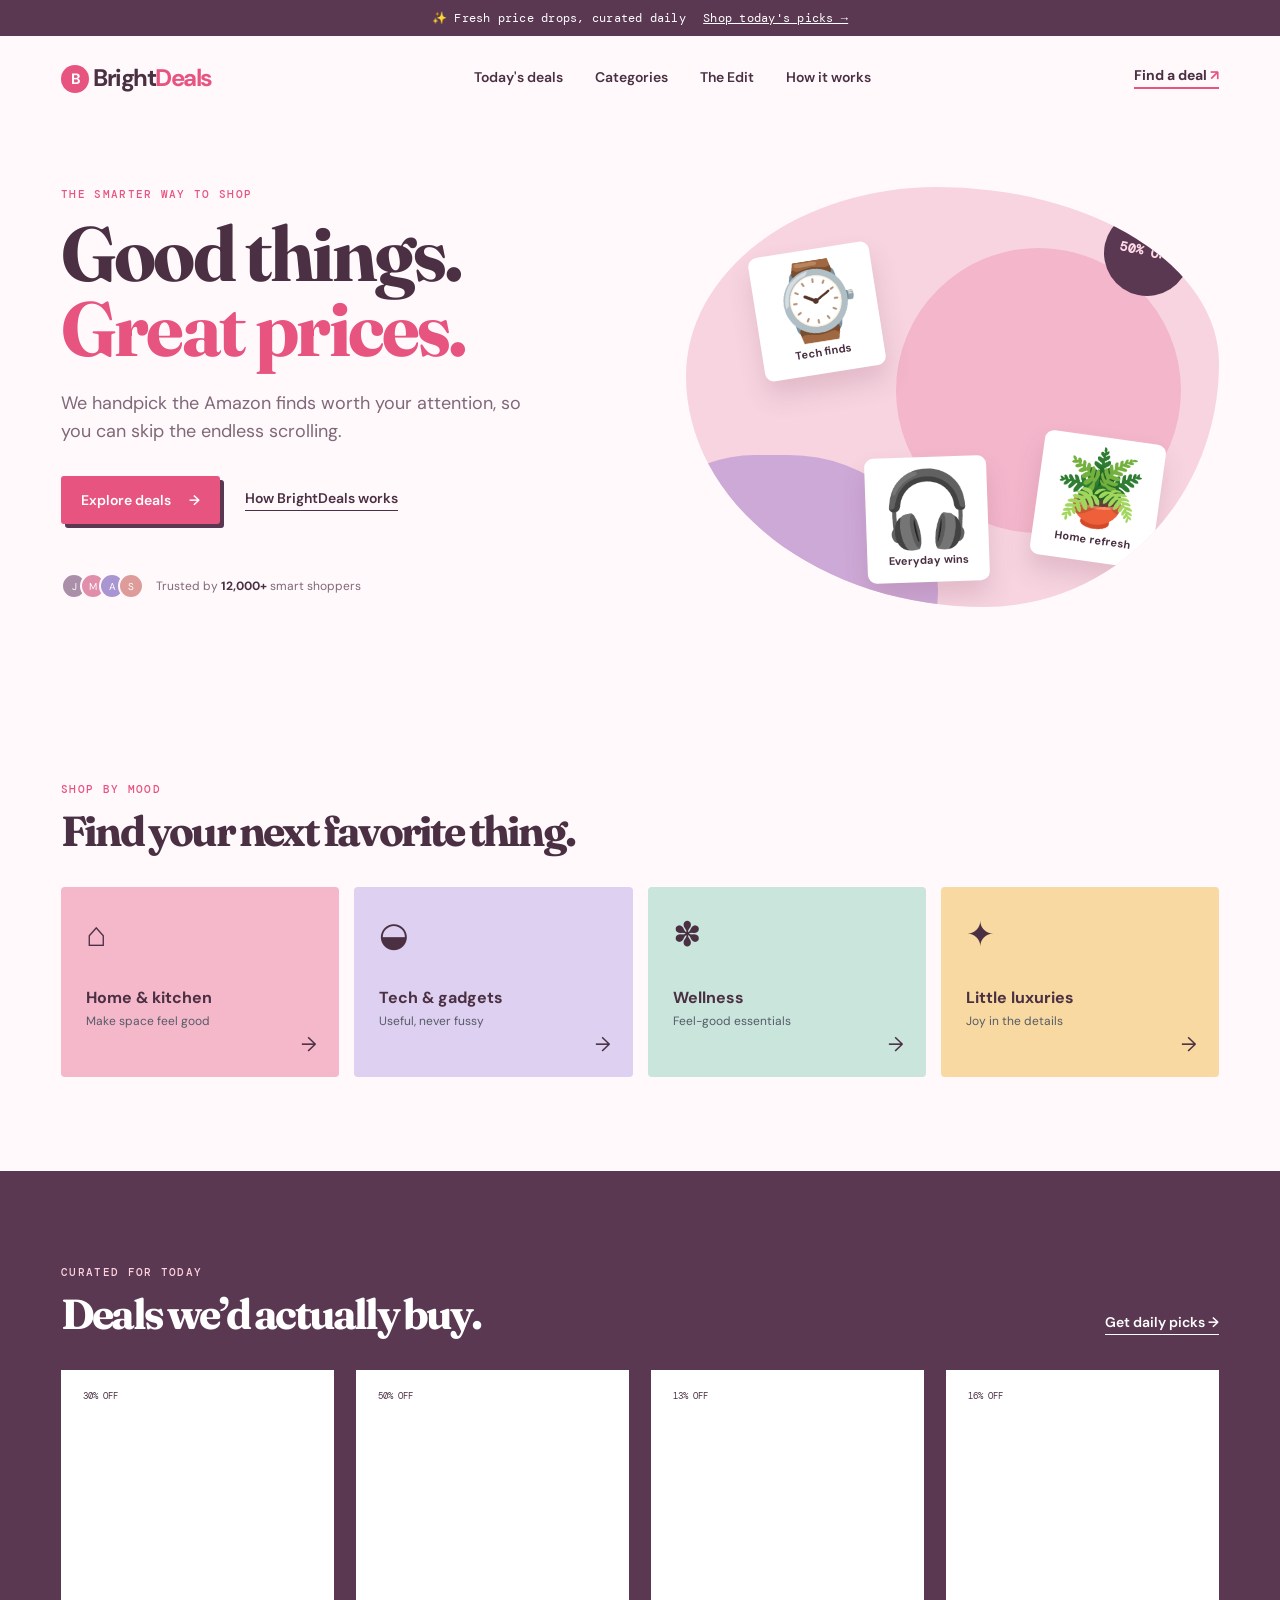
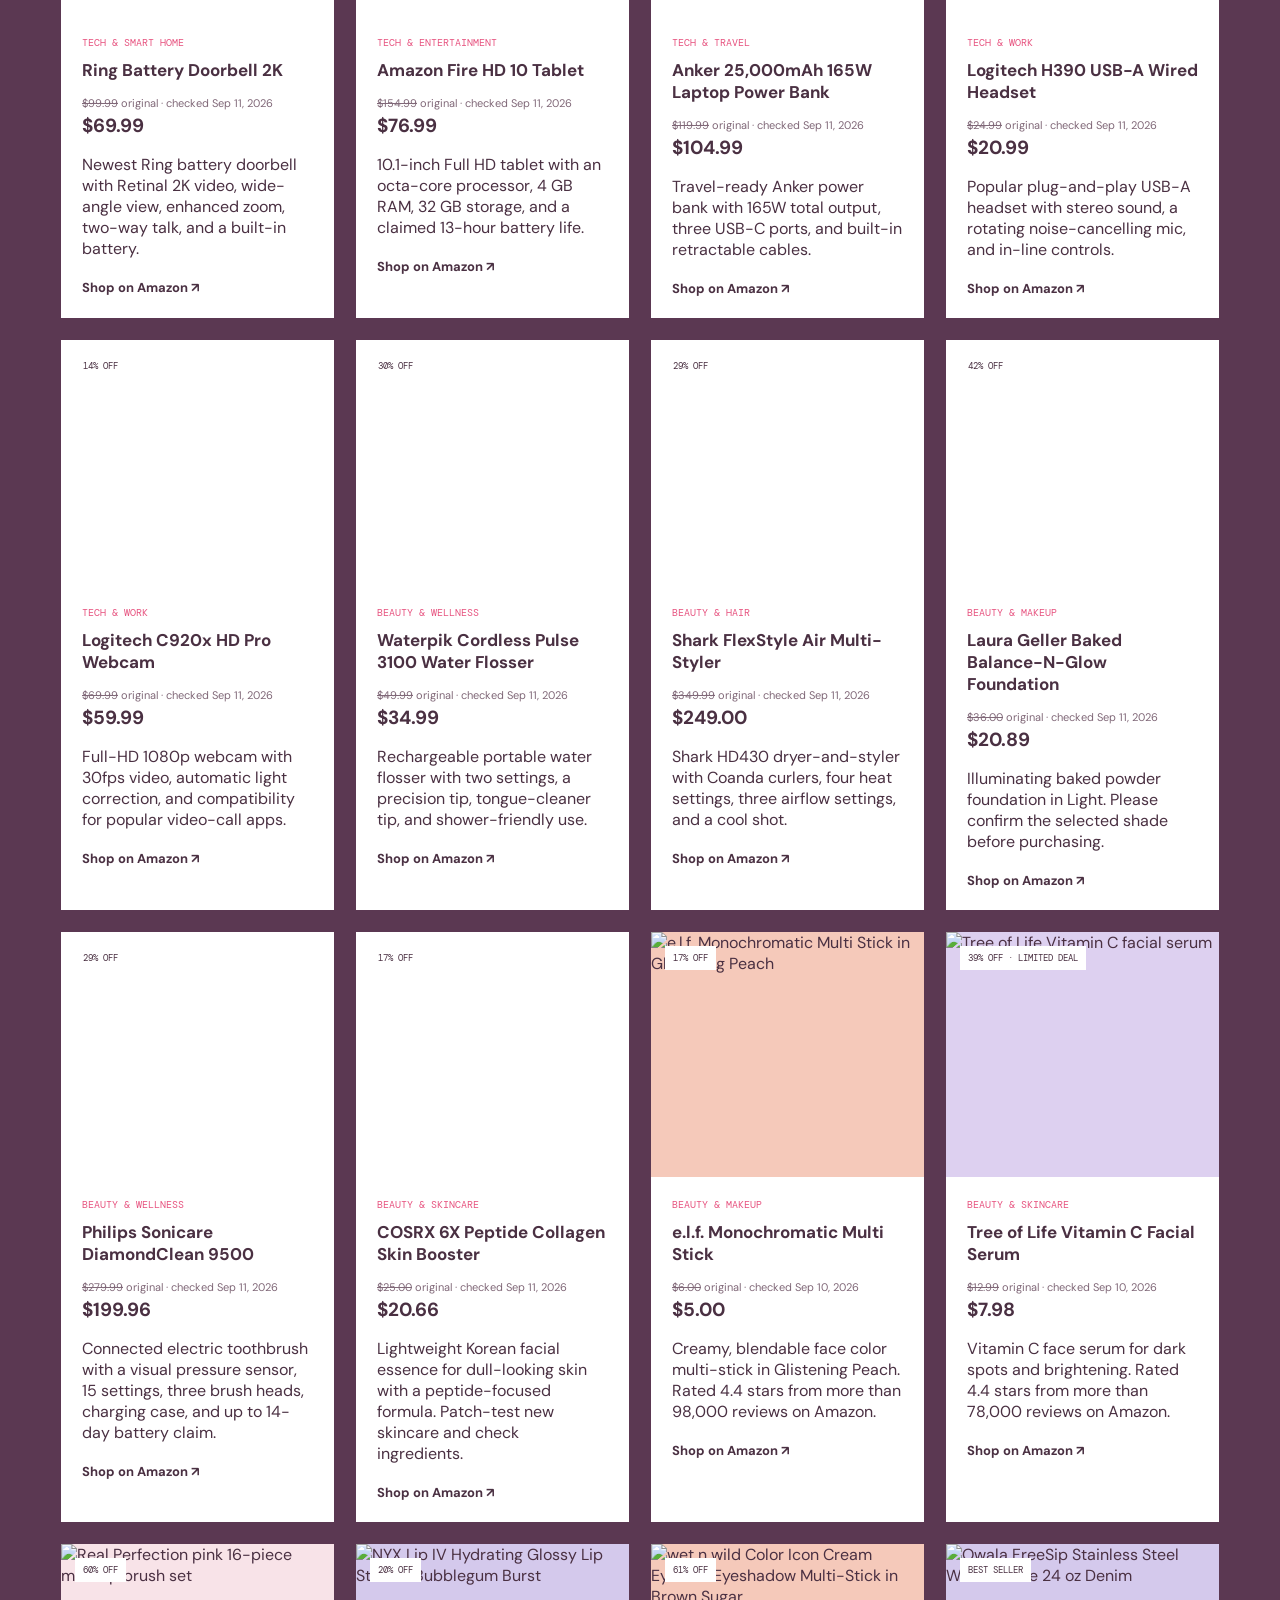
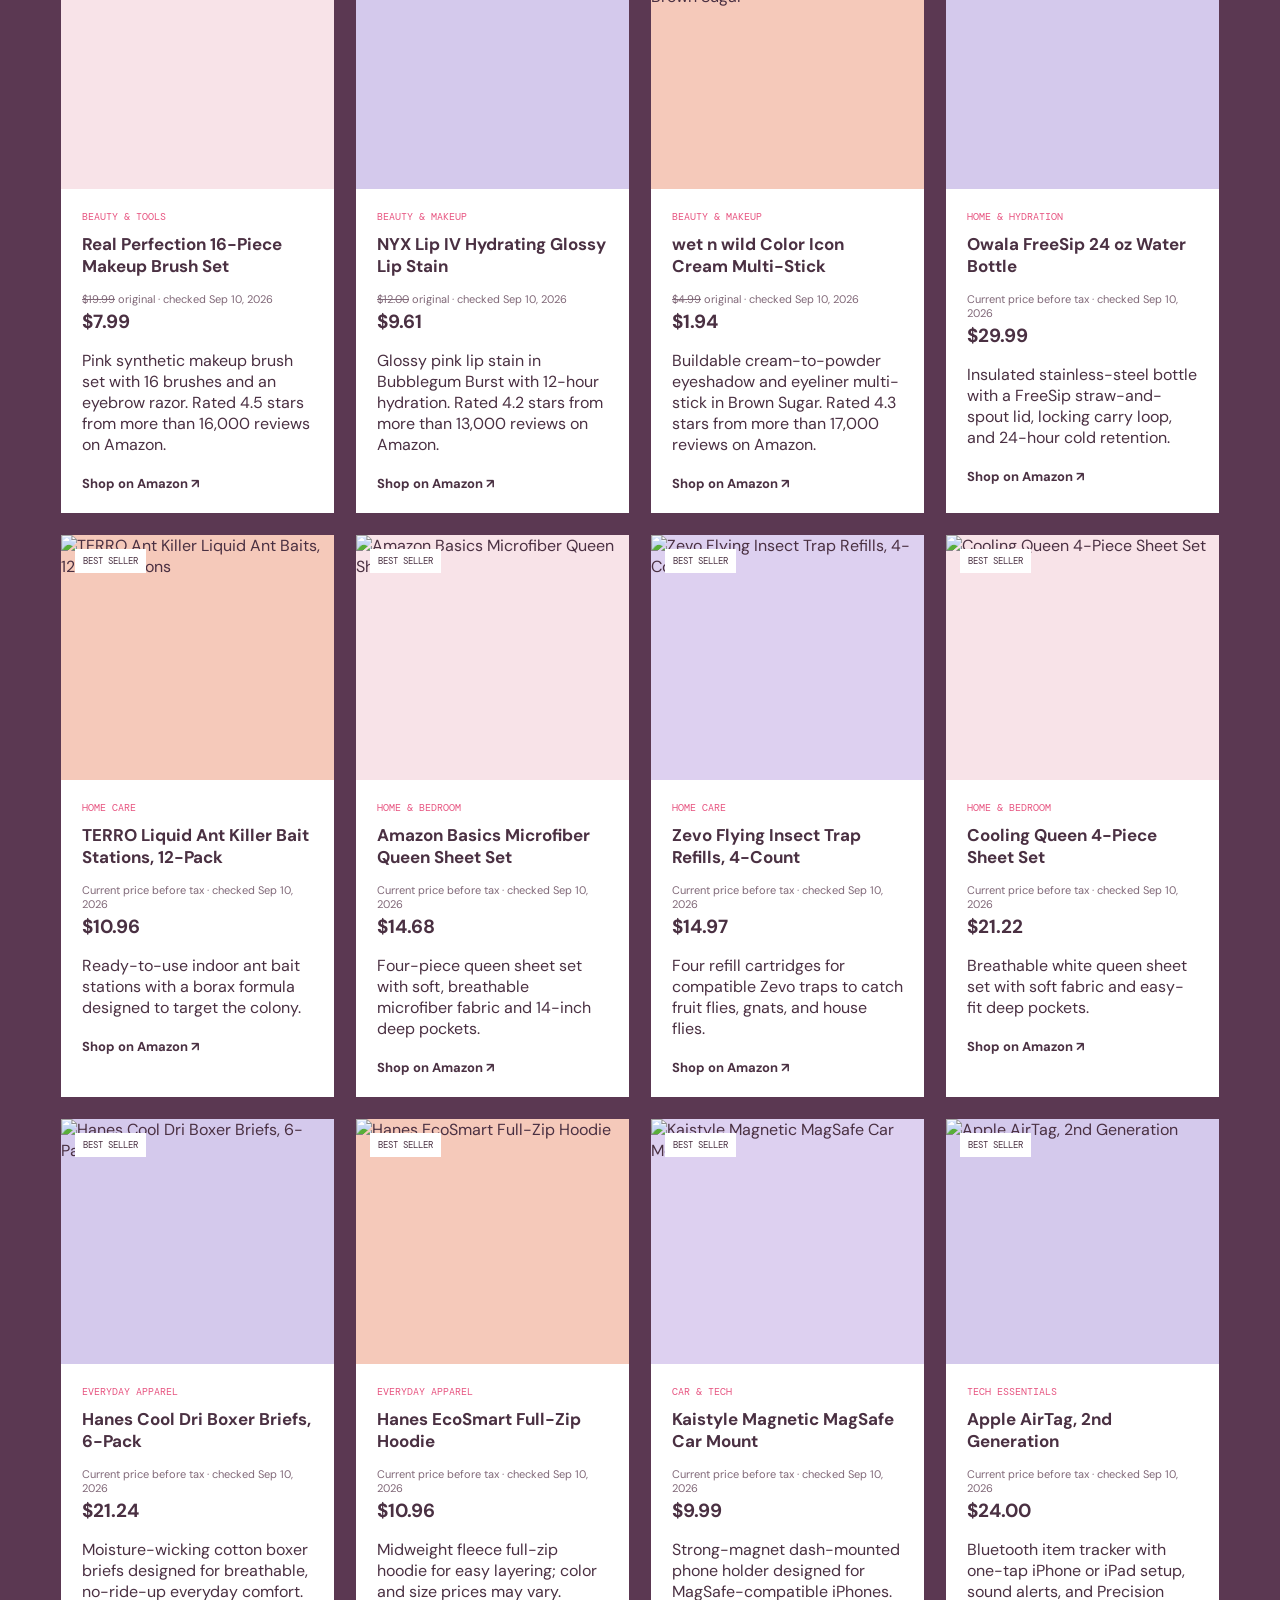
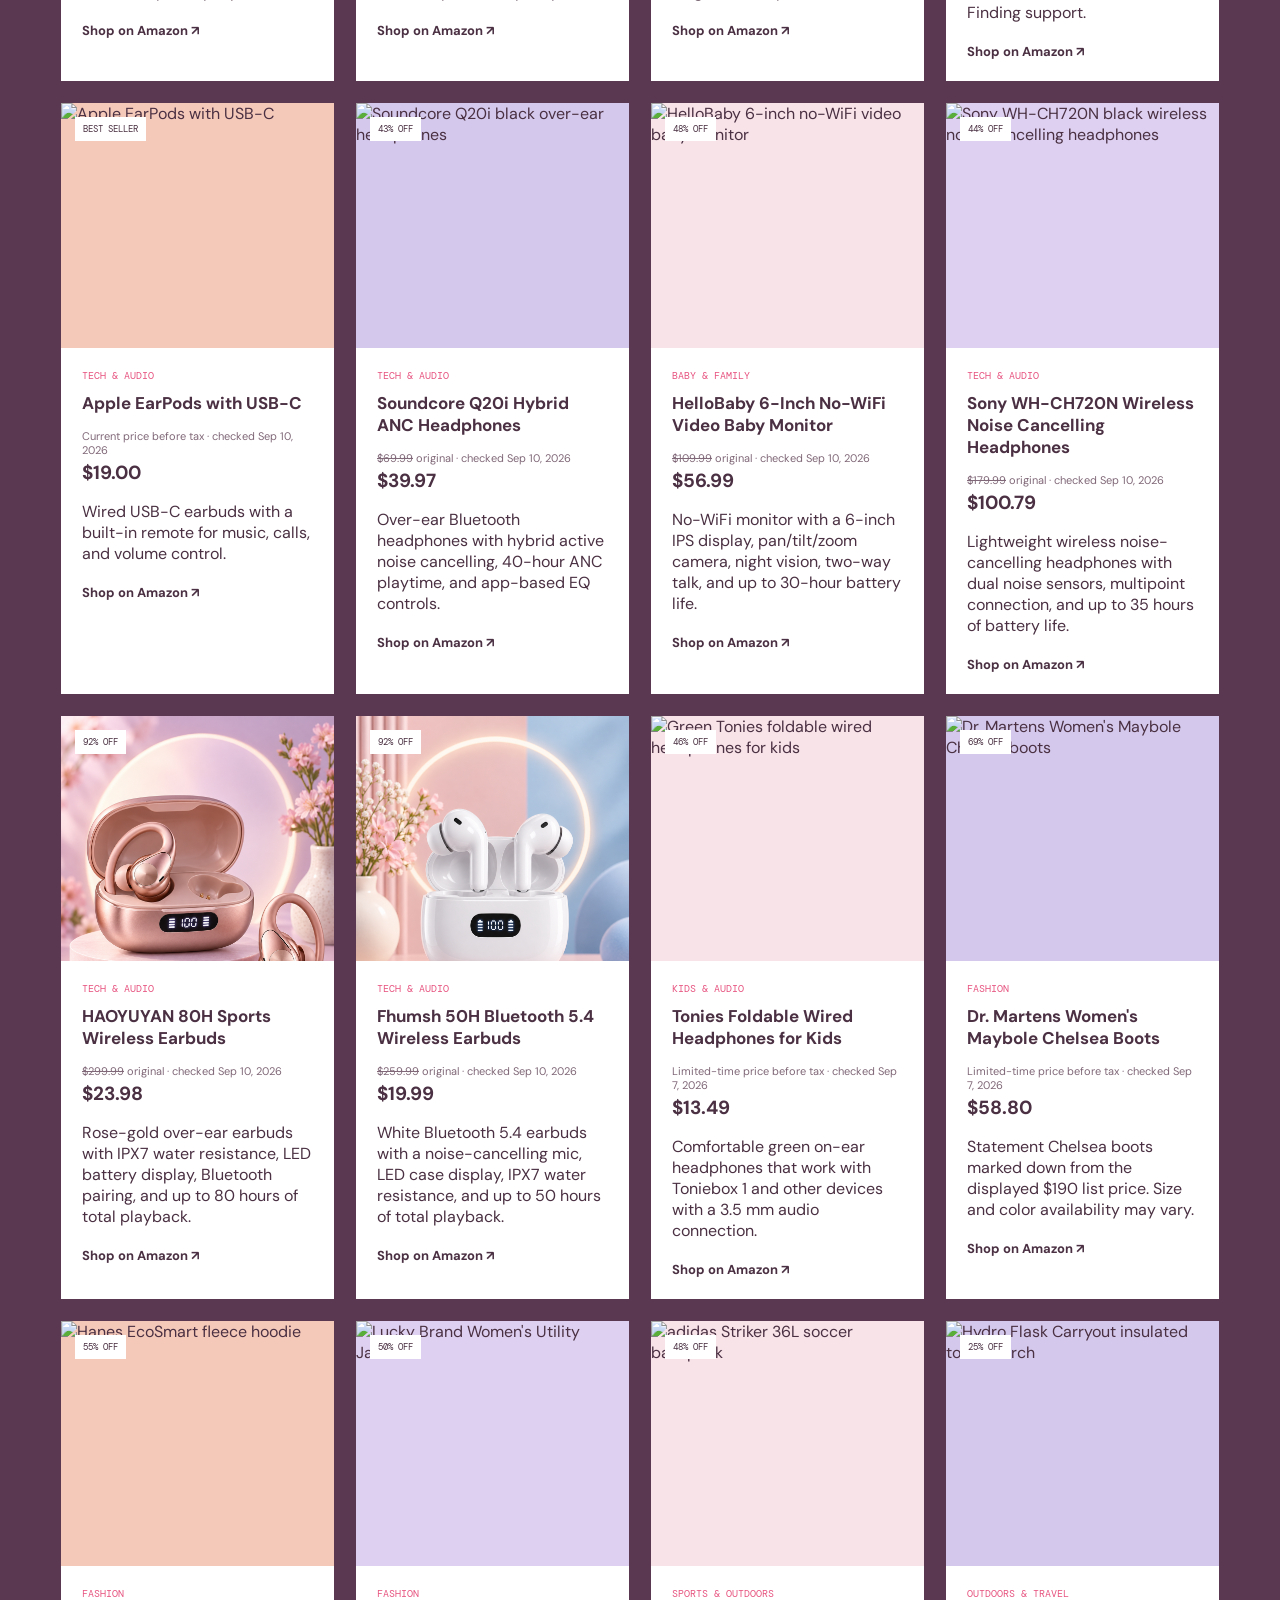
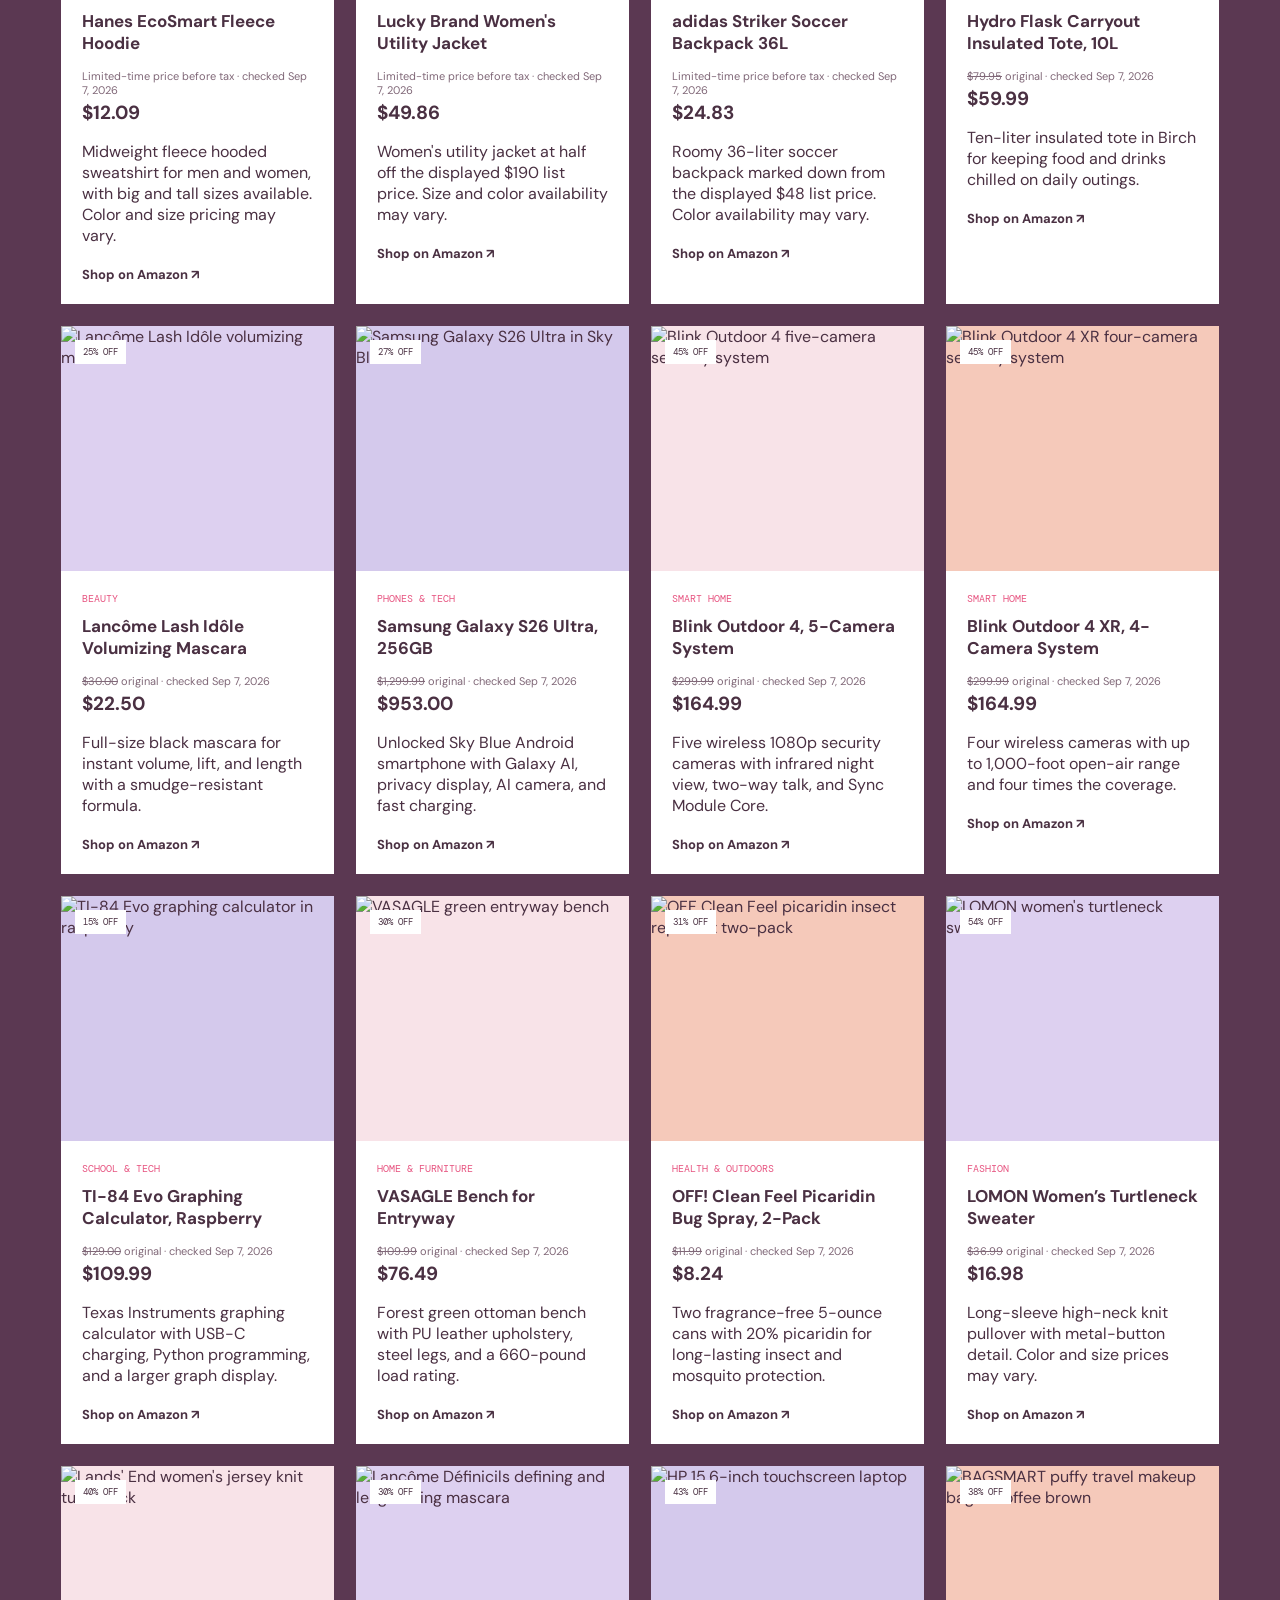
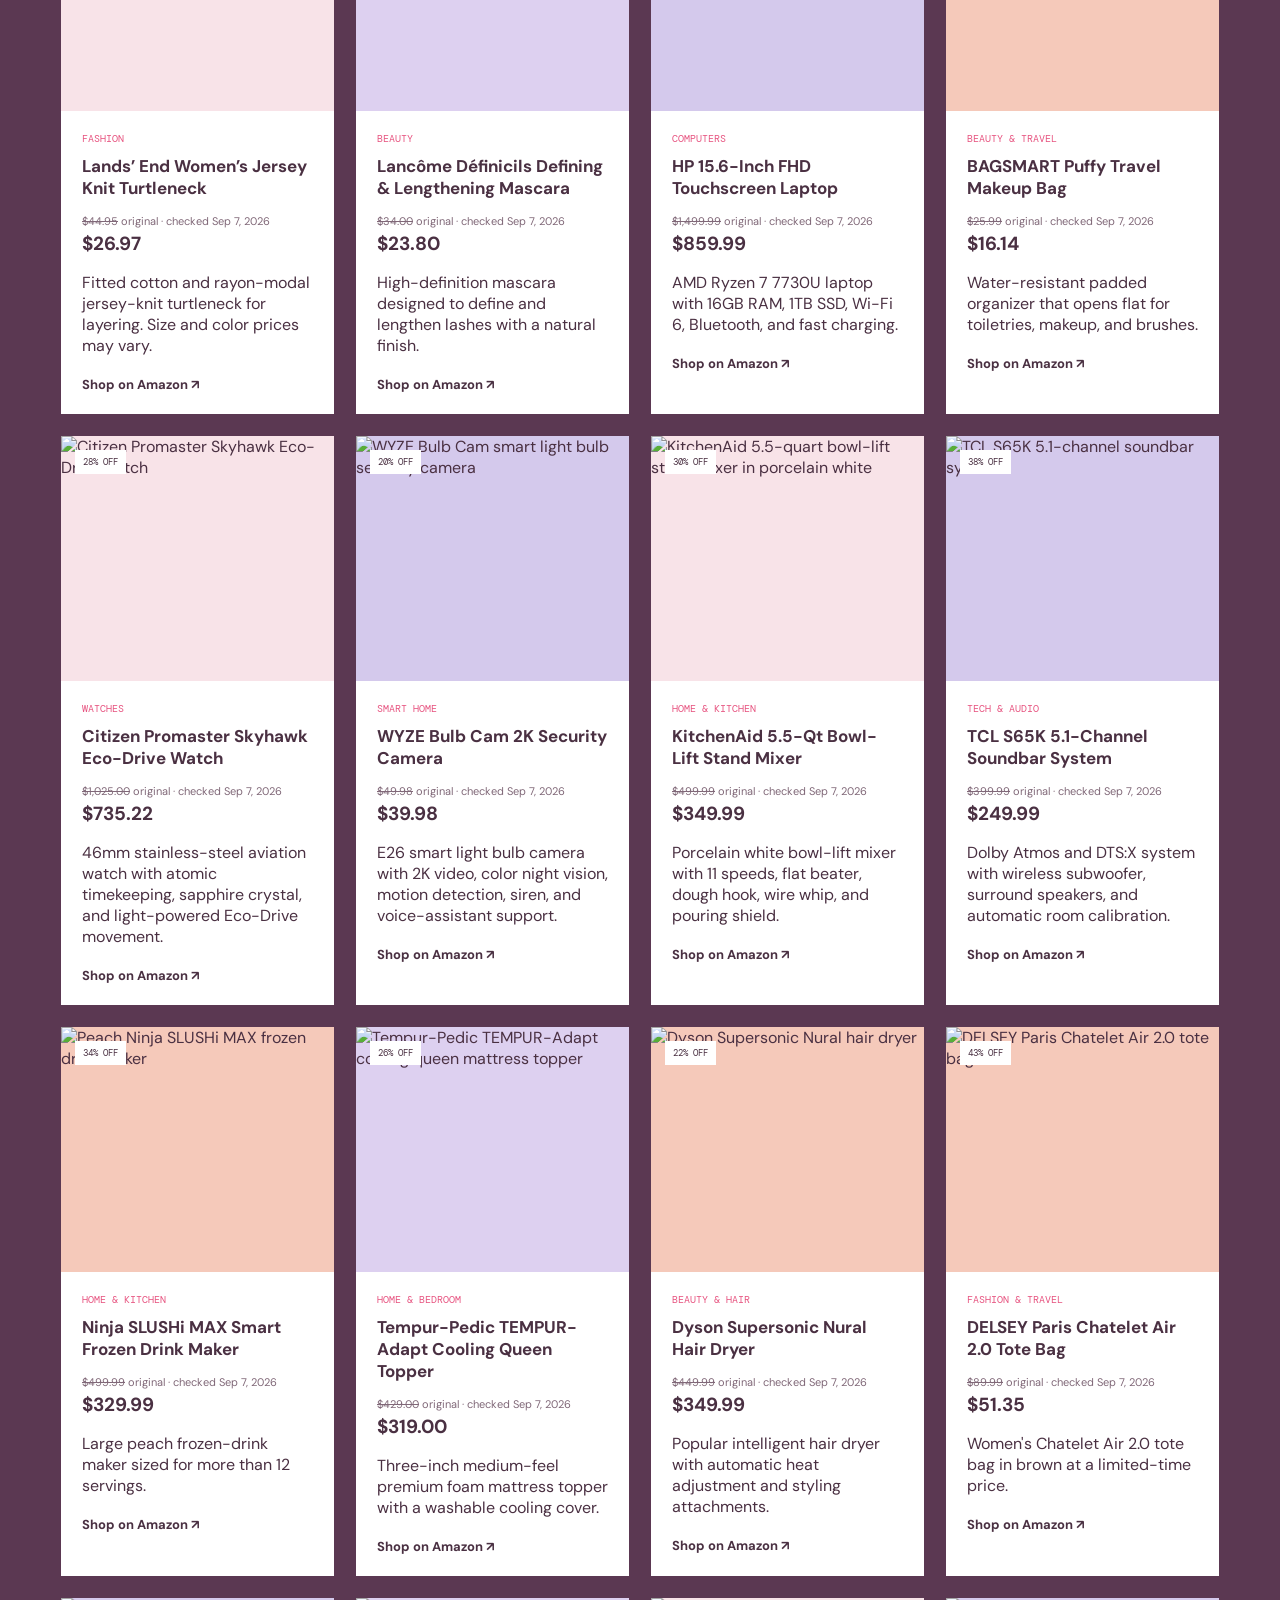
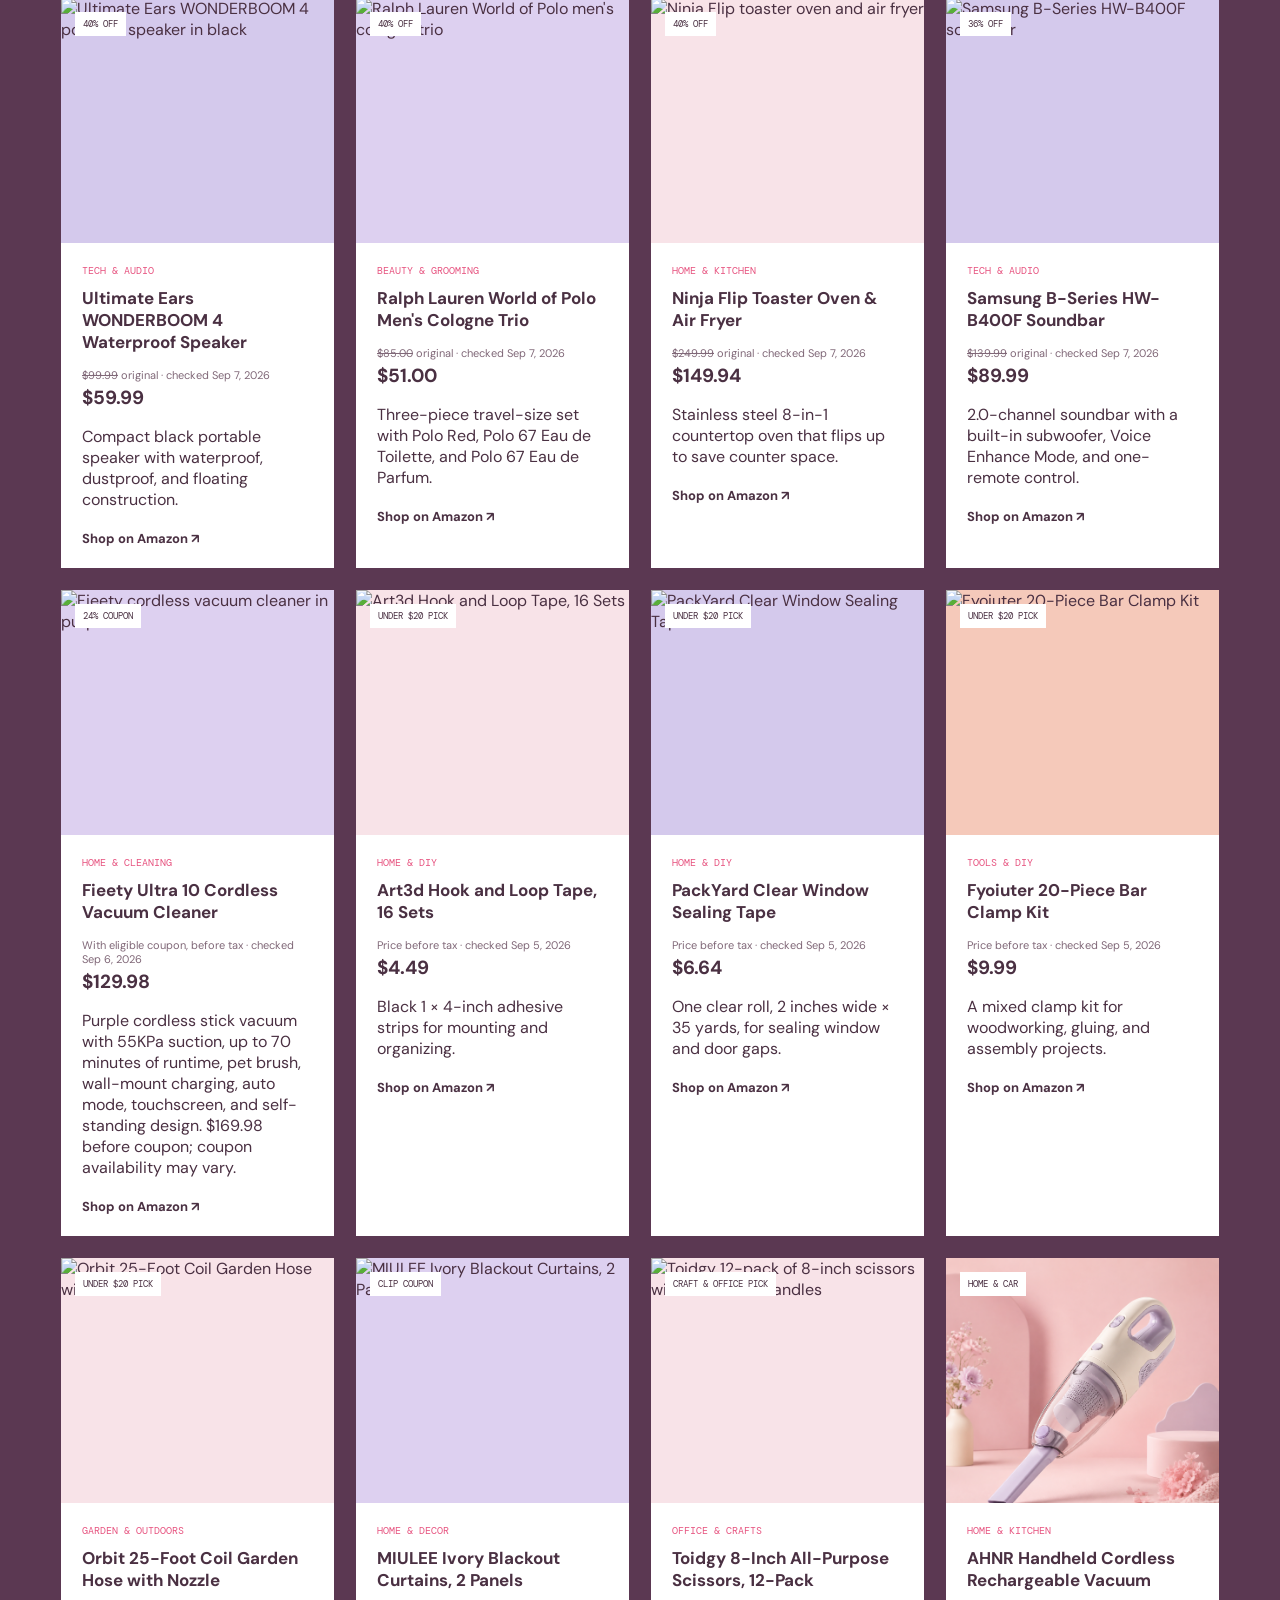
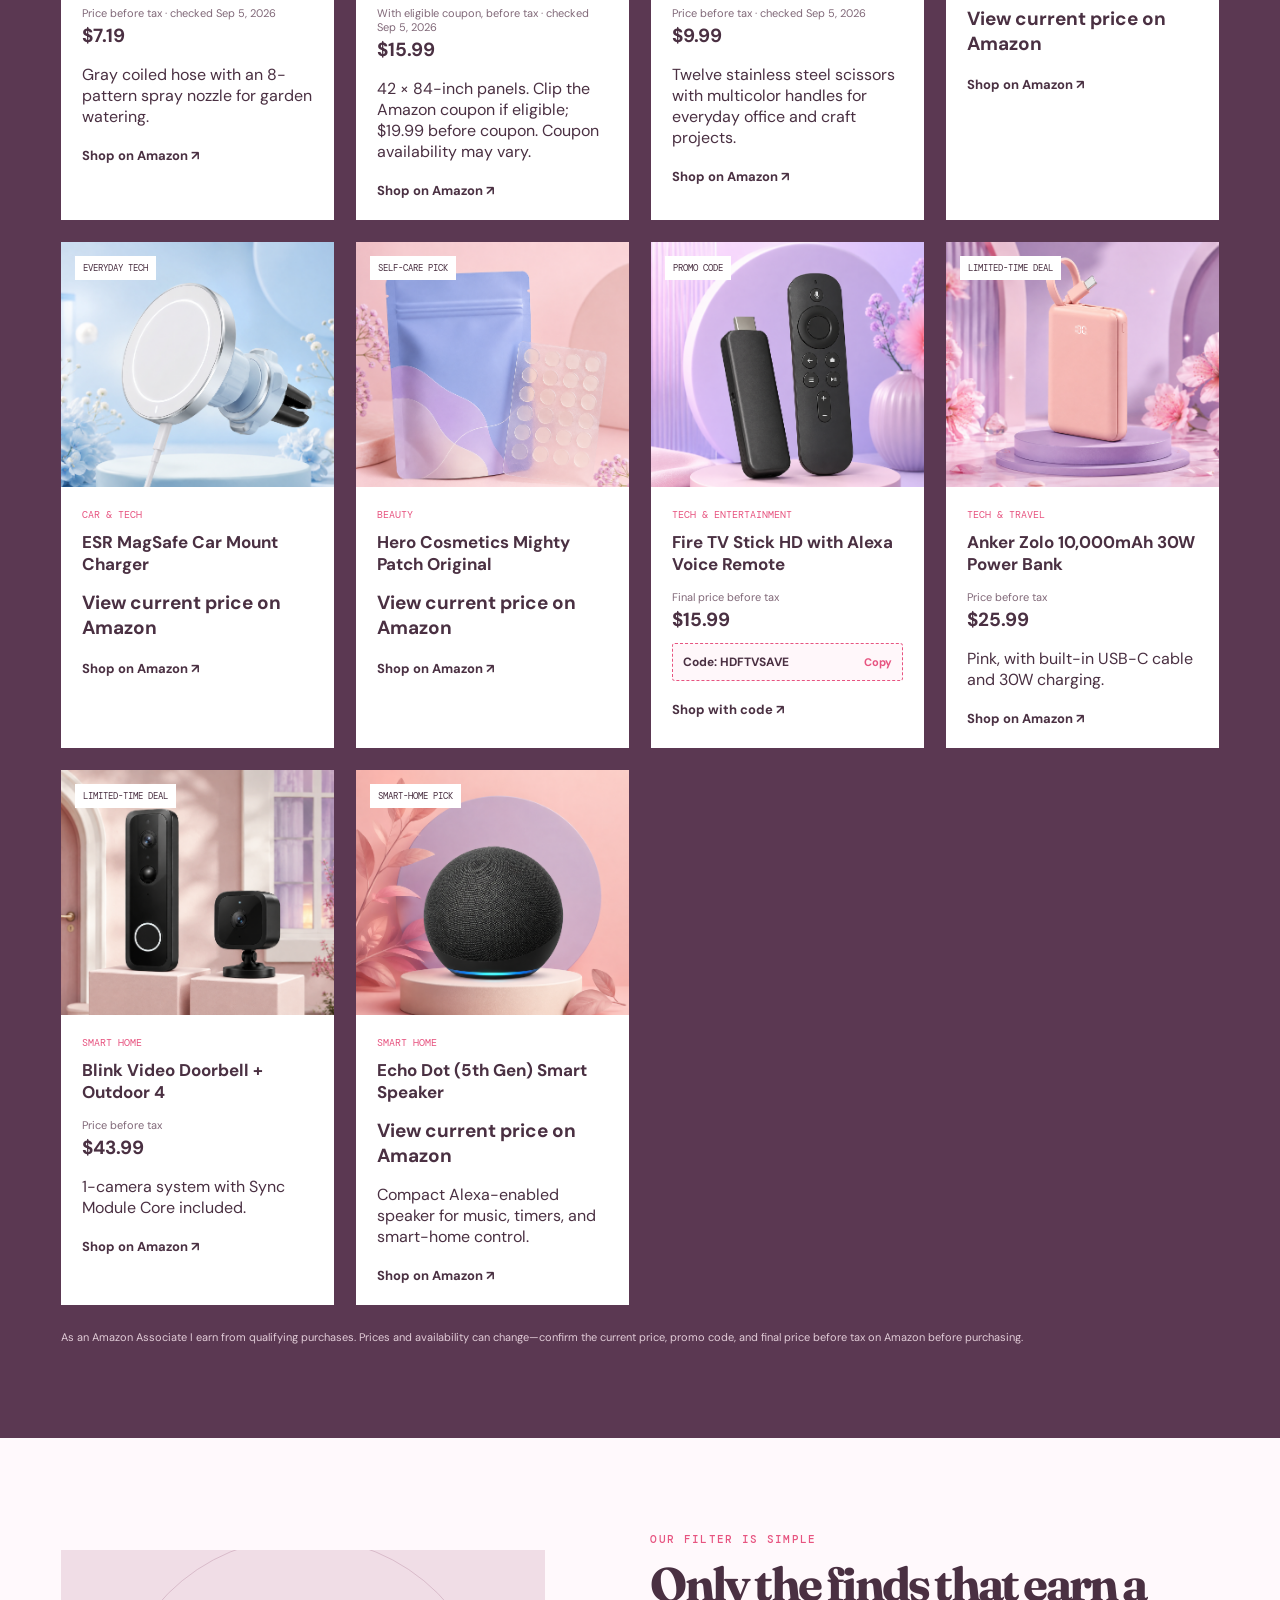
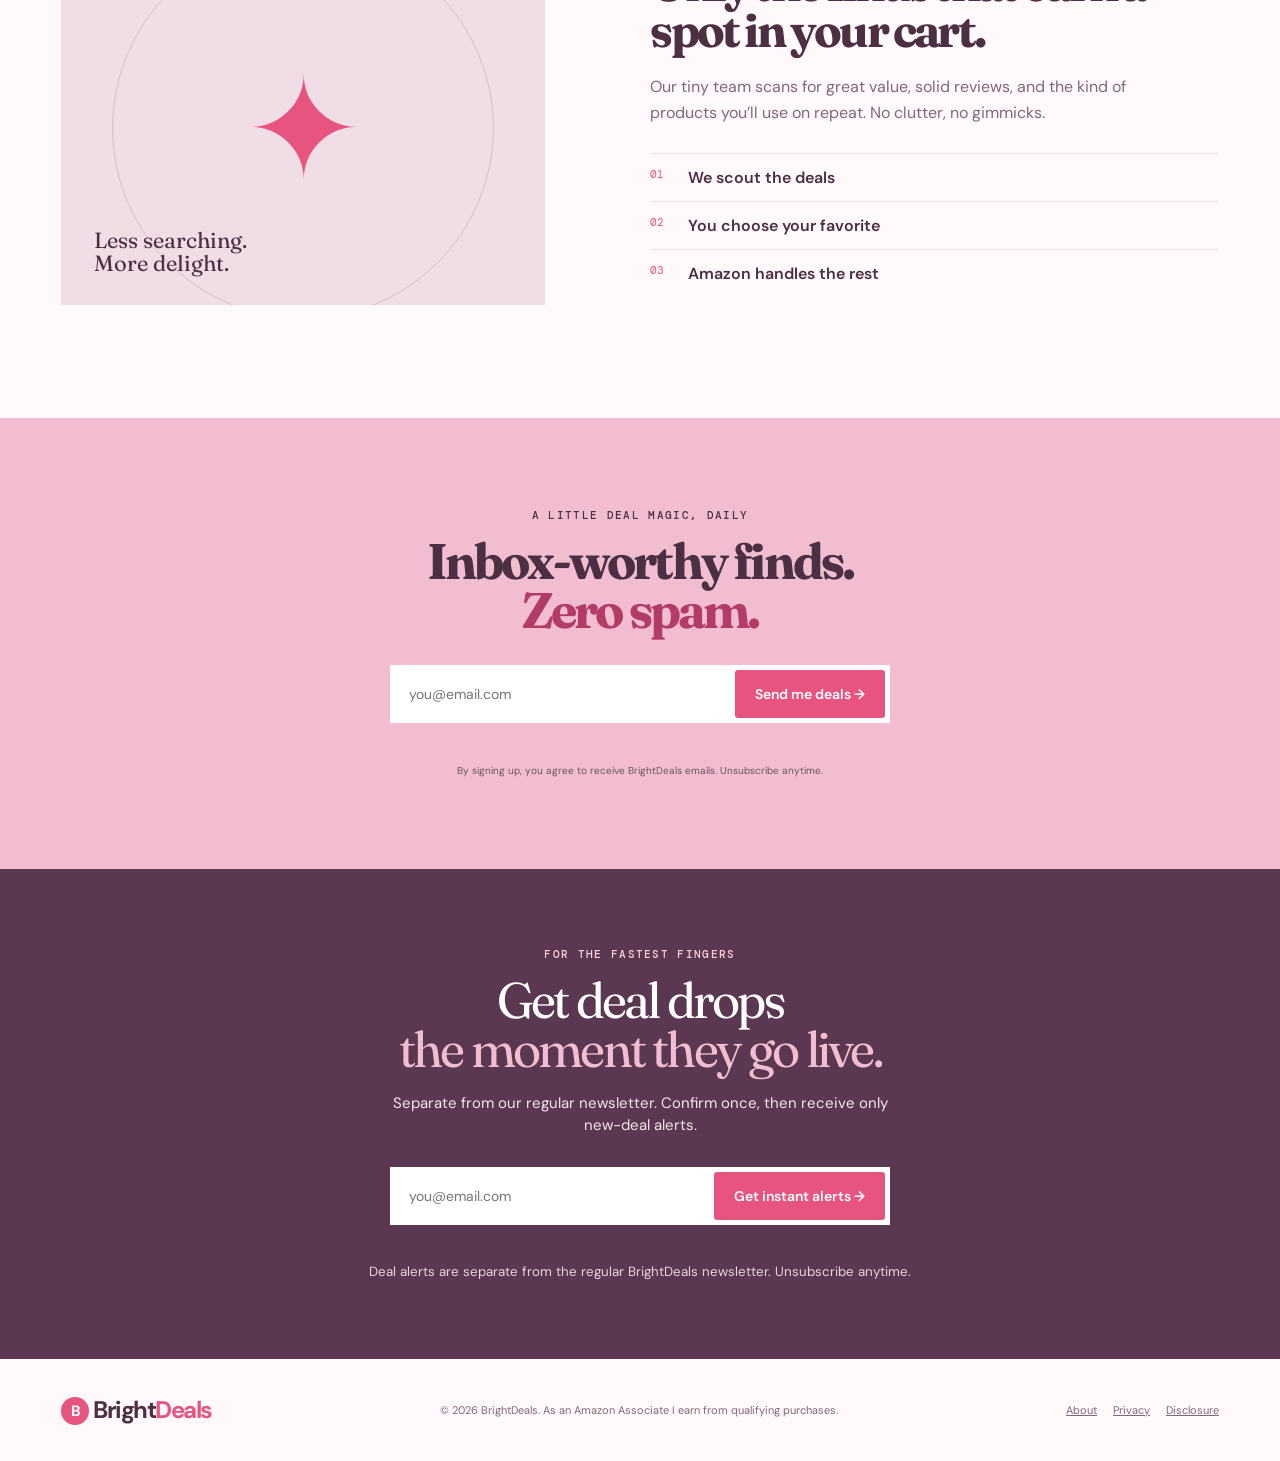
==== commit bab168c6: "Show Amazon product photos for new deals" ====
--- a/index.html
+++ b/index.html
@@ -64,7 +64,7 @@
         <article class="product-card" data-original-price="$349.99" data-sale-price="$249.00"><div class="product-visual peach"><span aria-hidden="true">💇</span><b>29% off</b></div><div class="product-info"><p class="product-category">BEAUTY &amp; HAIR</p><h3>Shark FlexStyle Air Multi-Styler</h3><div class="final-price"><span><s>$349.99</s> original · checked Sep 11, 2026</span><strong>$249.00</strong></div><p class="product-detail">Shark HD430 dryer-and-styler with Coanda curlers, four heat settings, three airflow settings, and a cool shot.</p><a href="https://www.amazon.com/dp/B0B89P16MC?tag=brightdeal0b5-20" target="_blank" rel="sponsored noopener">Shop on Amazon <span>↗</span></a></div></article>
         <article class="product-card" data-original-price="$36.00" data-sale-price="$20.89"><div class="product-visual cream"><span aria-hidden="true">✨</span><b>42% off</b></div><div class="product-info"><p class="product-category">BEAUTY &amp; MAKEUP</p><h3>Laura Geller Baked Balance-N-Glow Foundation</h3><div class="final-price"><span><s>$36.00</s> original · checked Sep 11, 2026</span><strong>$20.89</strong></div><p class="product-detail">Illuminating baked powder foundation in Light. Please confirm the selected shade before purchasing.</p><a href="https://www.amazon.com/dp/B077T6F98M?tag=brightdeal0b5-20" target="_blank" rel="sponsored noopener">Shop on Amazon <span>↗</span></a></div></article>
         <article class="product-card" data-original-price="$279.99" data-sale-price="$199.96"><div class="product-visual blue"><span aria-hidden="true">🪥</span><b>29% off</b></div><div class="product-info"><p class="product-category">BEAUTY &amp; WELLNESS</p><h3>Philips Sonicare DiamondClean 9500</h3><div class="final-price"><span><s>$279.99</s> original · checked Sep 11, 2026</span><strong>$199.96</strong></div><p class="product-detail">Connected electric toothbrush with a visual pressure sensor, 15 settings, three brush heads, charging case, and up to 14-day battery claim.</p><a href="https://www.amazon.com/dp/B0CM44GT41?tag=brightdeal0b5-20" target="_blank" rel="sponsored noopener">Shop on Amazon <span>↗</span></a></div></article>
-        <article class="product-card" data-original-price="$25.00" data-sale-price="$20.66"><div class="product-visual lavender"><span aria-hidden="true">🧴</span><b>17% off</b></div><div class="product-info"><p class="product-category">BEAUTY &amp; SKINCARE</p><h3>COSRX 6X Peptide Collagen Skin Booster</h3><div class="final-price"><span><s>$25.00</s> original · checked Sep 11, 2026</span><strong>$20.66</strong></div><p class="product-detail">Lightweight Korean facial essence for dull-looking skin with a peptide-focused formula. Patch-test new skincare and check ingredients.</p><a href="https://www.amazon.com/s?k=COSRX+6X+Peptide+Collagen+Skin+Booster+Toner+Serum&amp;tag=brightdeal0b5-20" target="_blank" rel="sponsored noopener">Find this deal on Amazon <span>↗</span></a></div></article>
+        <article class="product-card" data-original-price="$25.00" data-sale-price="$20.66"><div class="product-visual lavender"><span aria-hidden="true">🧴</span><b>17% off</b></div><div class="product-info"><p class="product-category">BEAUTY &amp; SKINCARE</p><h3>COSRX 6X Peptide Collagen Skin Booster</h3><div class="final-price"><span><s>$25.00</s> original · checked Sep 11, 2026</span><strong>$20.66</strong></div><p class="product-detail">Lightweight Korean facial essence for dull-looking skin with a peptide-focused formula. Patch-test new skincare and check ingredients.</p><a href="https://www.amazon.com/dp/B0CCJ3SRB9?tag=brightdeal0b5-20" target="_blank" rel="sponsored noopener">Shop on Amazon <span>↗</span></a></div></article>
         <article class="product-card" data-original-price="$6.00" data-sale-price="$5.00"><div class="product-visual peach"><img src="https://m.media-amazon.com/images/W/BW_MEDIAX_AVIF_MEASUREMENT_1306696-T3/images/I/31xb-X48IBL._SY300_SX300_QL70_FMwebp_.jpg" alt="e.l.f. Monochromatic Multi Stick in Glistening Peach" loading="lazy" /><b>17% off</b></div><div class="product-info"><p class="product-category">BEAUTY &amp; MAKEUP</p><h3>e.l.f. Monochromatic Multi Stick</h3><div class="final-price"><span><s>$6.00</s> original · checked Sep 10, 2026</span><strong>$5.00</strong></div><p class="product-detail">Creamy, blendable face color multi-stick in Glistening Peach. Rated 4.4 stars from more than 98,000 reviews on Amazon.</p><a href="https://www.amazon.com/dp/B07MWTH3BY?tag=brightdeal0b5-20" target="_blank" rel="sponsored noopener">Shop on Amazon <span>↗</span></a></div></article>
         <article class="product-card" data-alert-retry="true" data-original-price="$12.99" data-sale-price="$7.98"><div class="product-visual lavender"><img src="https://m.media-amazon.com/images/W/BW_MEDIAX_AVIF_MEASUREMENT_1306696-T3/images/I/51eK1ohgXXL._SY300_SX300_QL70_FMwebp_.jpg" alt="Tree of Life Vitamin C facial serum" loading="lazy" /><b>39% off · limited deal</b></div><div class="product-info"><p class="product-category">BEAUTY &amp; SKINCARE</p><h3>Tree of Life Vitamin C Facial Serum</h3><div class="final-price"><span><s>$12.99</s> original · checked Sep 10, 2026</span><strong>$7.98</strong></div><p class="product-detail">Vitamin C face serum for dark spots and brightening. Rated 4.4 stars from more than 78,000 reviews on Amazon.</p><a href="https://www.amazon.com/dp/B00S2G786S?tag=brightdeal0b5-20" target="_blank" rel="sponsored noopener">Shop on Amazon <span>↗</span></a></div></article>
         <article class="product-card" data-alert-retry="true" data-original-price="$19.99" data-sale-price="$7.99"><div class="product-visual cream"><img src="https://m.media-amazon.com/images/W/BW_MEDIAX_AVIF_MEASUREMENT_1306696-T3/images/I/41JQG3WFEaL._SY300_SX300_QL70_FMwebp_.jpg" alt="Real Perfection pink 16-piece makeup brush set" loading="lazy" /><b>60% off</b></div><div class="product-info"><p class="product-category">BEAUTY &amp; TOOLS</p><h3>Real Perfection 16-Piece Makeup Brush Set</h3><div class="final-price"><span><s>$19.99</s> original · checked Sep 10, 2026</span><strong>$7.99</strong></div><p class="product-detail">Pink synthetic makeup brush set with 16 brushes and an eyebrow razor. Rated 4.5 stars from more than 16,000 reviews on Amazon.</p><a href="https://www.amazon.com/dp/B09BZ4NV2R?tag=brightdeal0b5-20" target="_blank" rel="sponsored noopener">Shop on Amazon <span>↗</span></a></div></article>
--- a/product-images.css
+++ b/product-images.css
@@ -1,5 +1,19 @@
 .product-visual { overflow: hidden; }
 .product-visual img { display: block; width: 100%; height: 100%; object-fit: cover; }
+
+/* Current Amazon deal photos for the newest catalog items. */
+.product-grid > .product-card:nth-child(-n+10) .product-visual { background-color: #fff; background-position: center; background-repeat: no-repeat; background-size: contain; }
+.product-grid > .product-card:nth-child(-n+10) .product-visual > span { display: none; }
+.product-grid > .product-card:nth-child(1) .product-visual { background-image: url('https://images-na.ssl-images-amazon.com/images/P/B0G2D1R15Q.01.LZZZZZZZ.jpg'); }
+.product-grid > .product-card:nth-child(2) .product-visual { background-image: url('https://images-na.ssl-images-amazon.com/images/P/B0GVTPKJVT.01.LZZZZZZZ.jpg'); }
+.product-grid > .product-card:nth-child(3) .product-visual { background-image: url('https://images-na.ssl-images-amazon.com/images/P/B0DCBB2YTR.01.LZZZZZZZ.jpg'); }
+.product-grid > .product-card:nth-child(4) .product-visual { background-image: url('https://images-na.ssl-images-amazon.com/images/P/B000UXZQ42.01.LZZZZZZZ.jpg'); }
+.product-grid > .product-card:nth-child(5) .product-visual { background-image: url('https://images-na.ssl-images-amazon.com/images/P/B085TFF7M1.01.LZZZZZZZ.jpg'); }
+.product-grid > .product-card:nth-child(6) .product-visual { background-image: url('https://images-na.ssl-images-amazon.com/images/P/B0CNTRVZPW.01.LZZZZZZZ.jpg'); }
+.product-grid > .product-card:nth-child(7) .product-visual { background-image: url('https://images-na.ssl-images-amazon.com/images/P/B0B89P16MC.01.LZZZZZZZ.jpg'); }
+.product-grid > .product-card:nth-child(8) .product-visual { background-image: url('https://images-na.ssl-images-amazon.com/images/P/B077T6F98M.01.LZZZZZZZ.jpg'); }
+.product-grid > .product-card:nth-child(9) .product-visual { background-image: url('https://images-na.ssl-images-amazon.com/images/P/B0CM44GT41.01.LZZZZZZZ.jpg'); }
+.product-grid > .product-card:nth-child(10) .product-visual { background-image: url('https://images-na.ssl-images-amazon.com/images/P/B0CCJ3SRB9.01.LZZZZZZZ.jpg'); }
 
 @media (min-width: 721px) { .product-grid { grid-template-columns: repeat(4, 1fr); } }
 
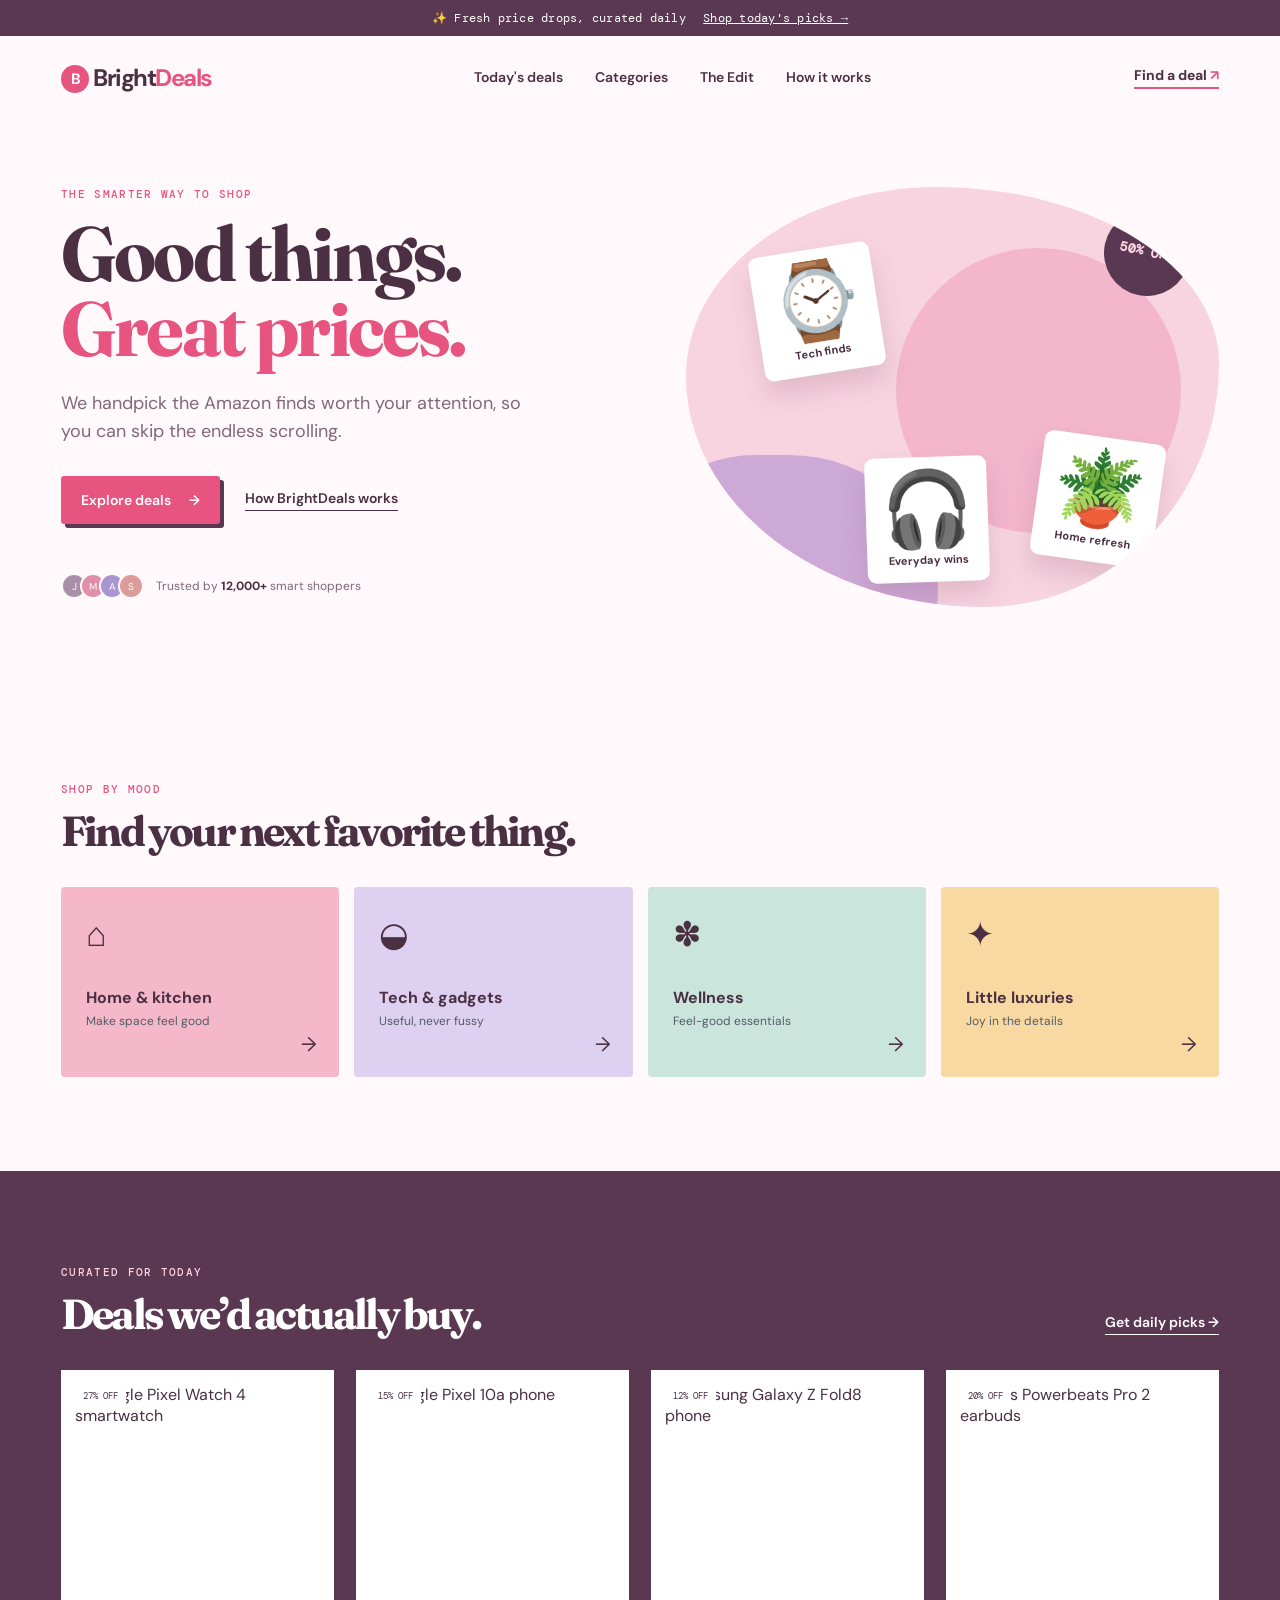
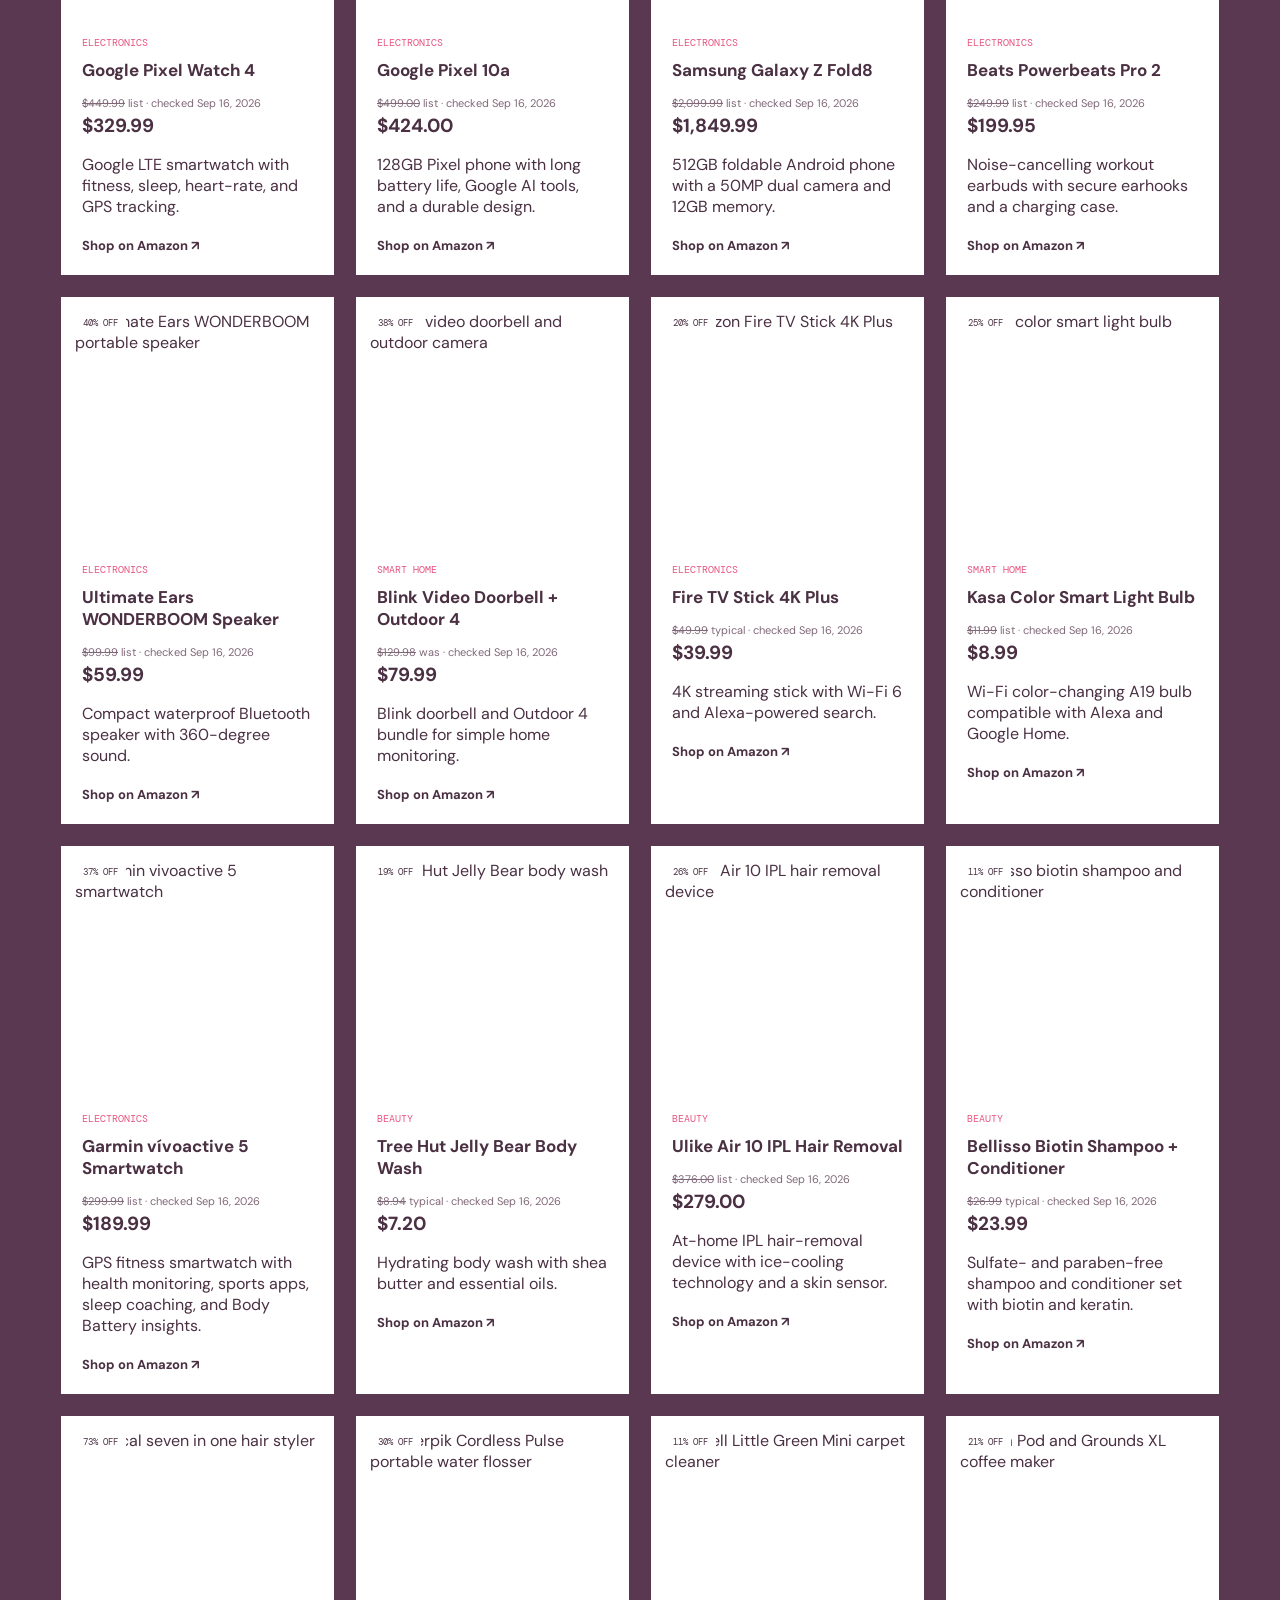
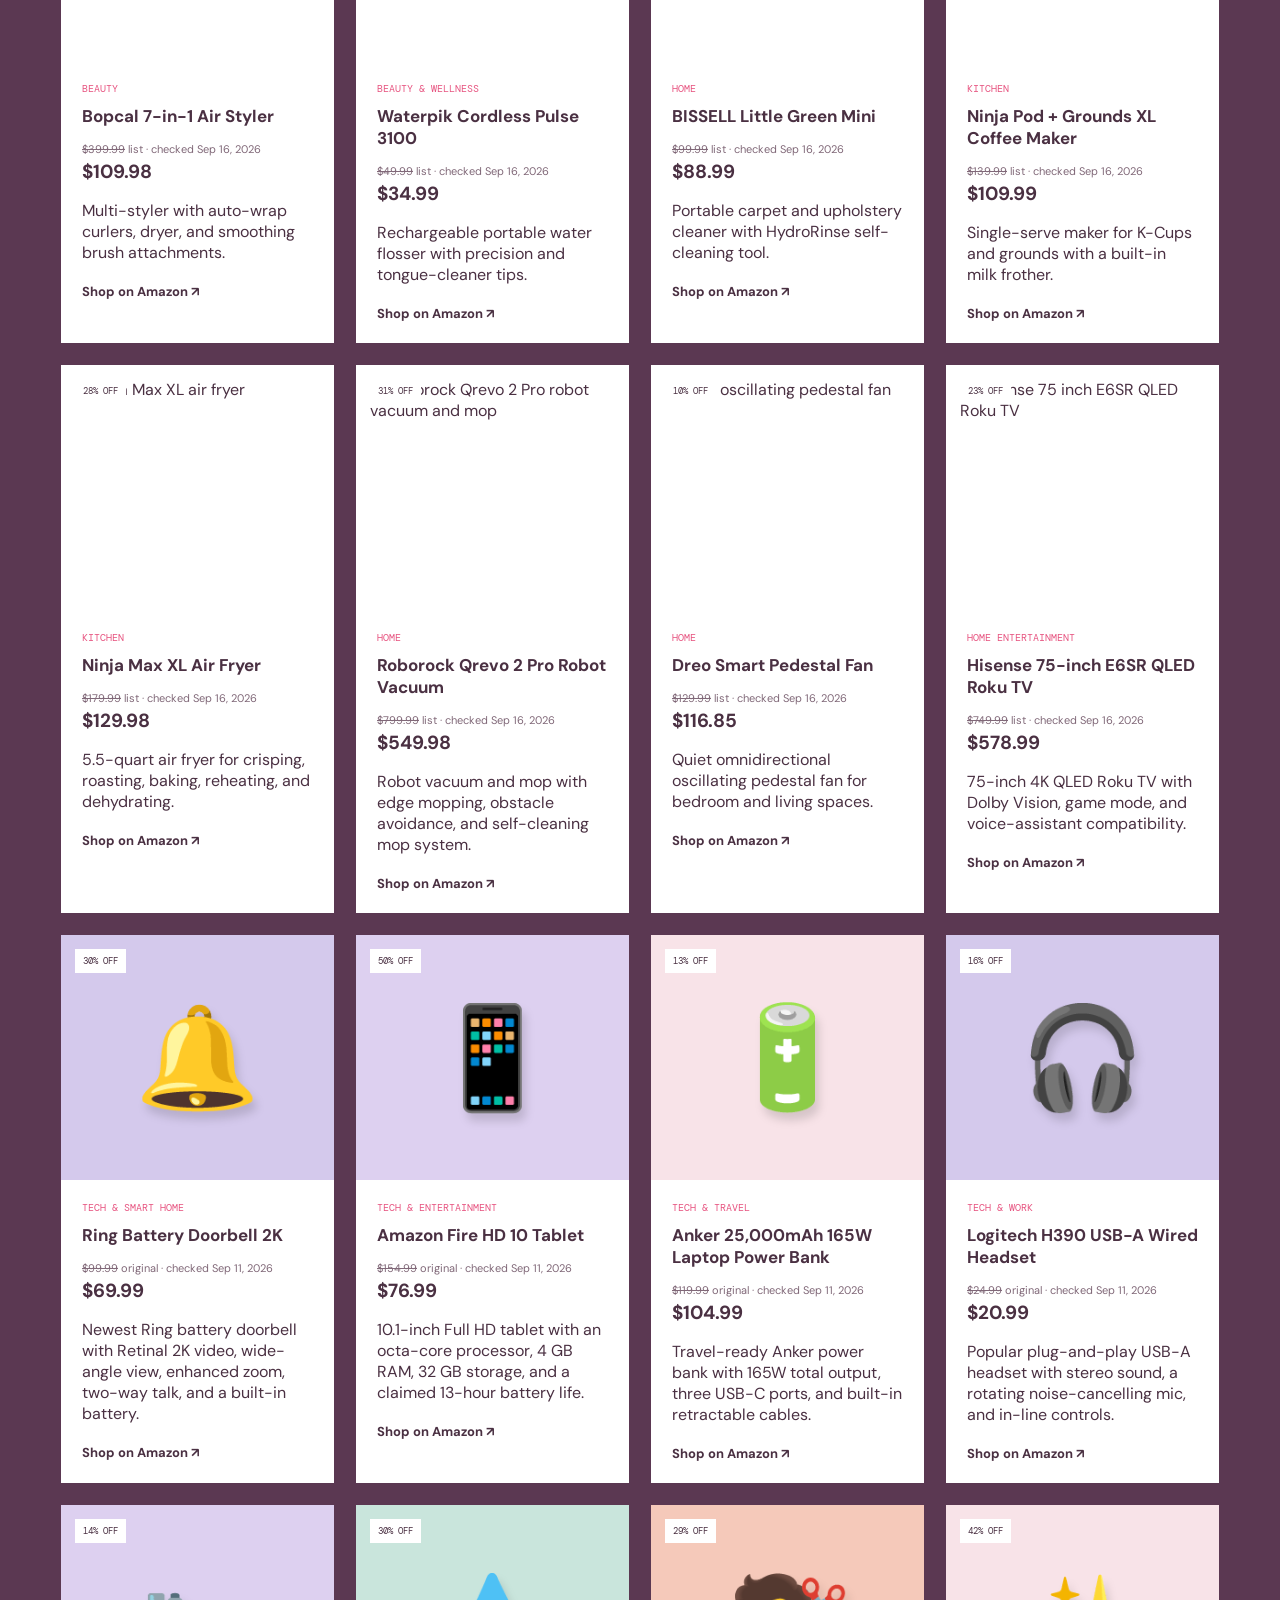
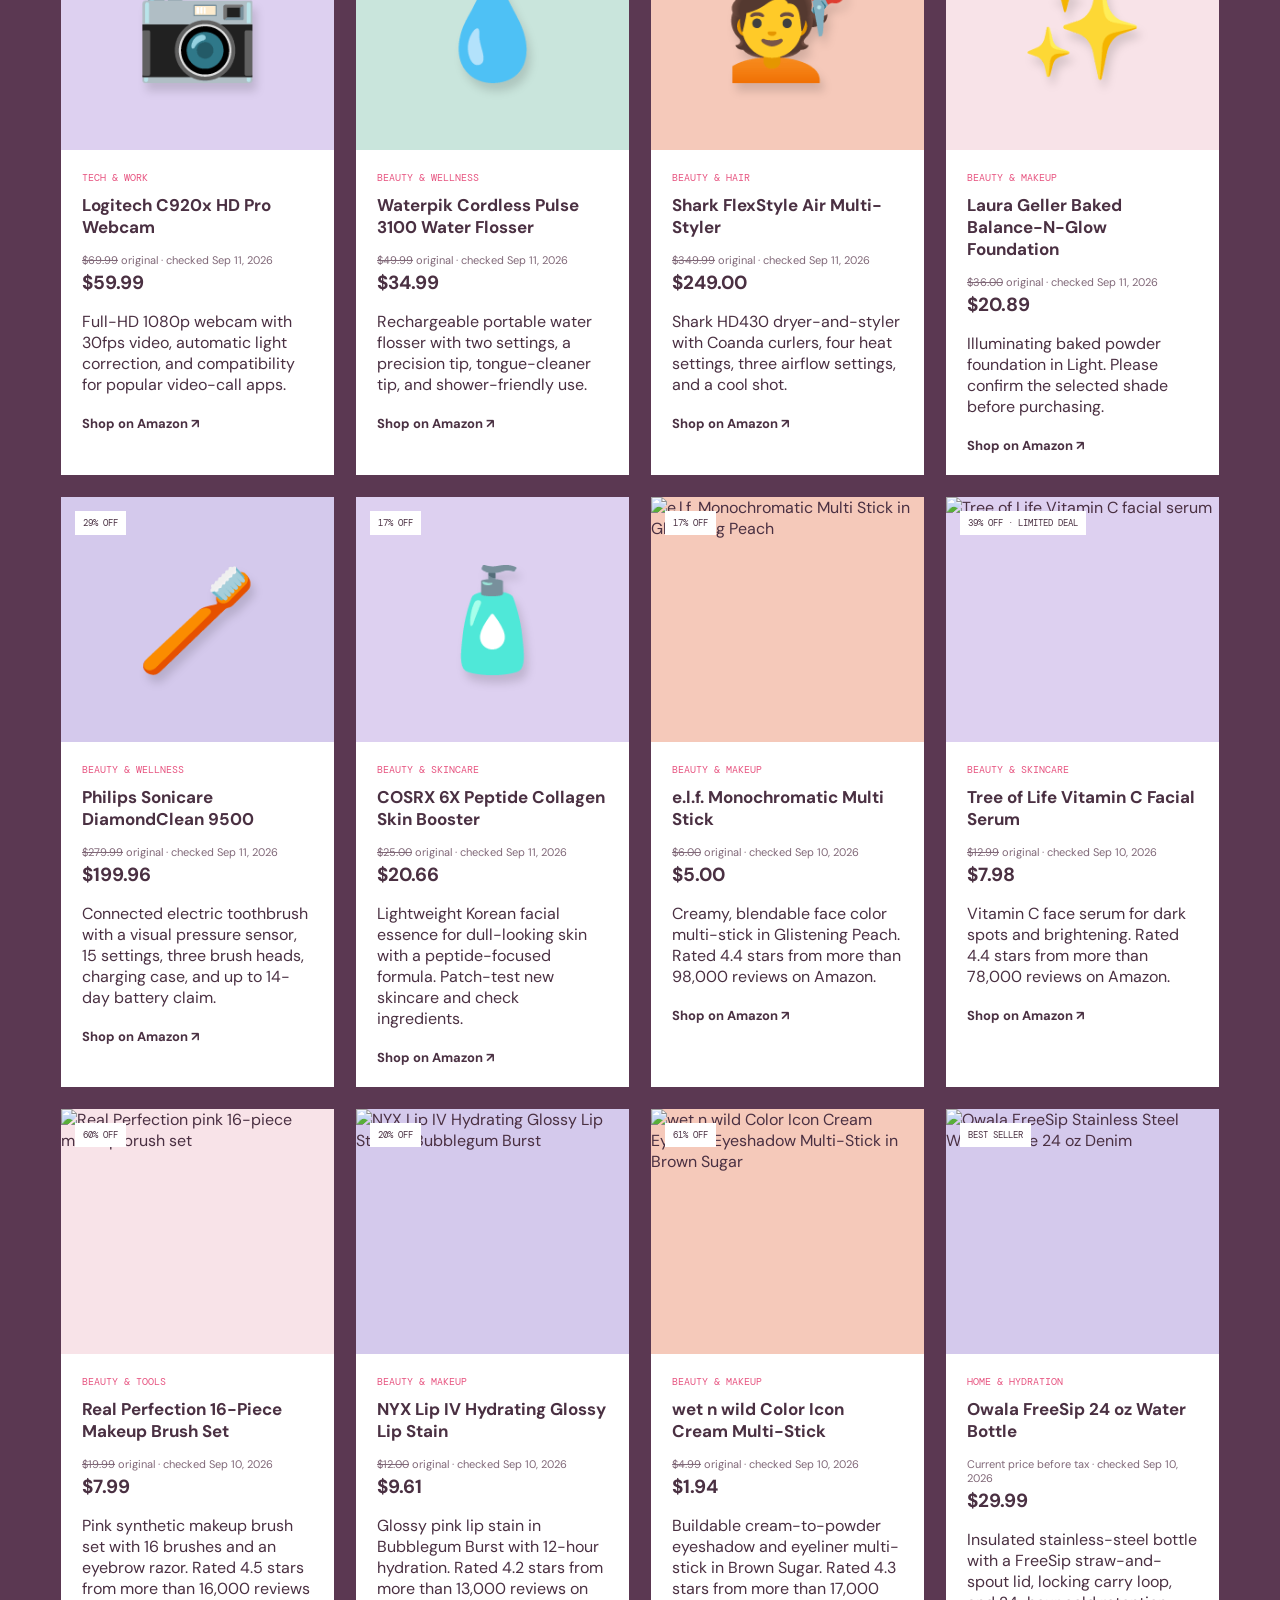
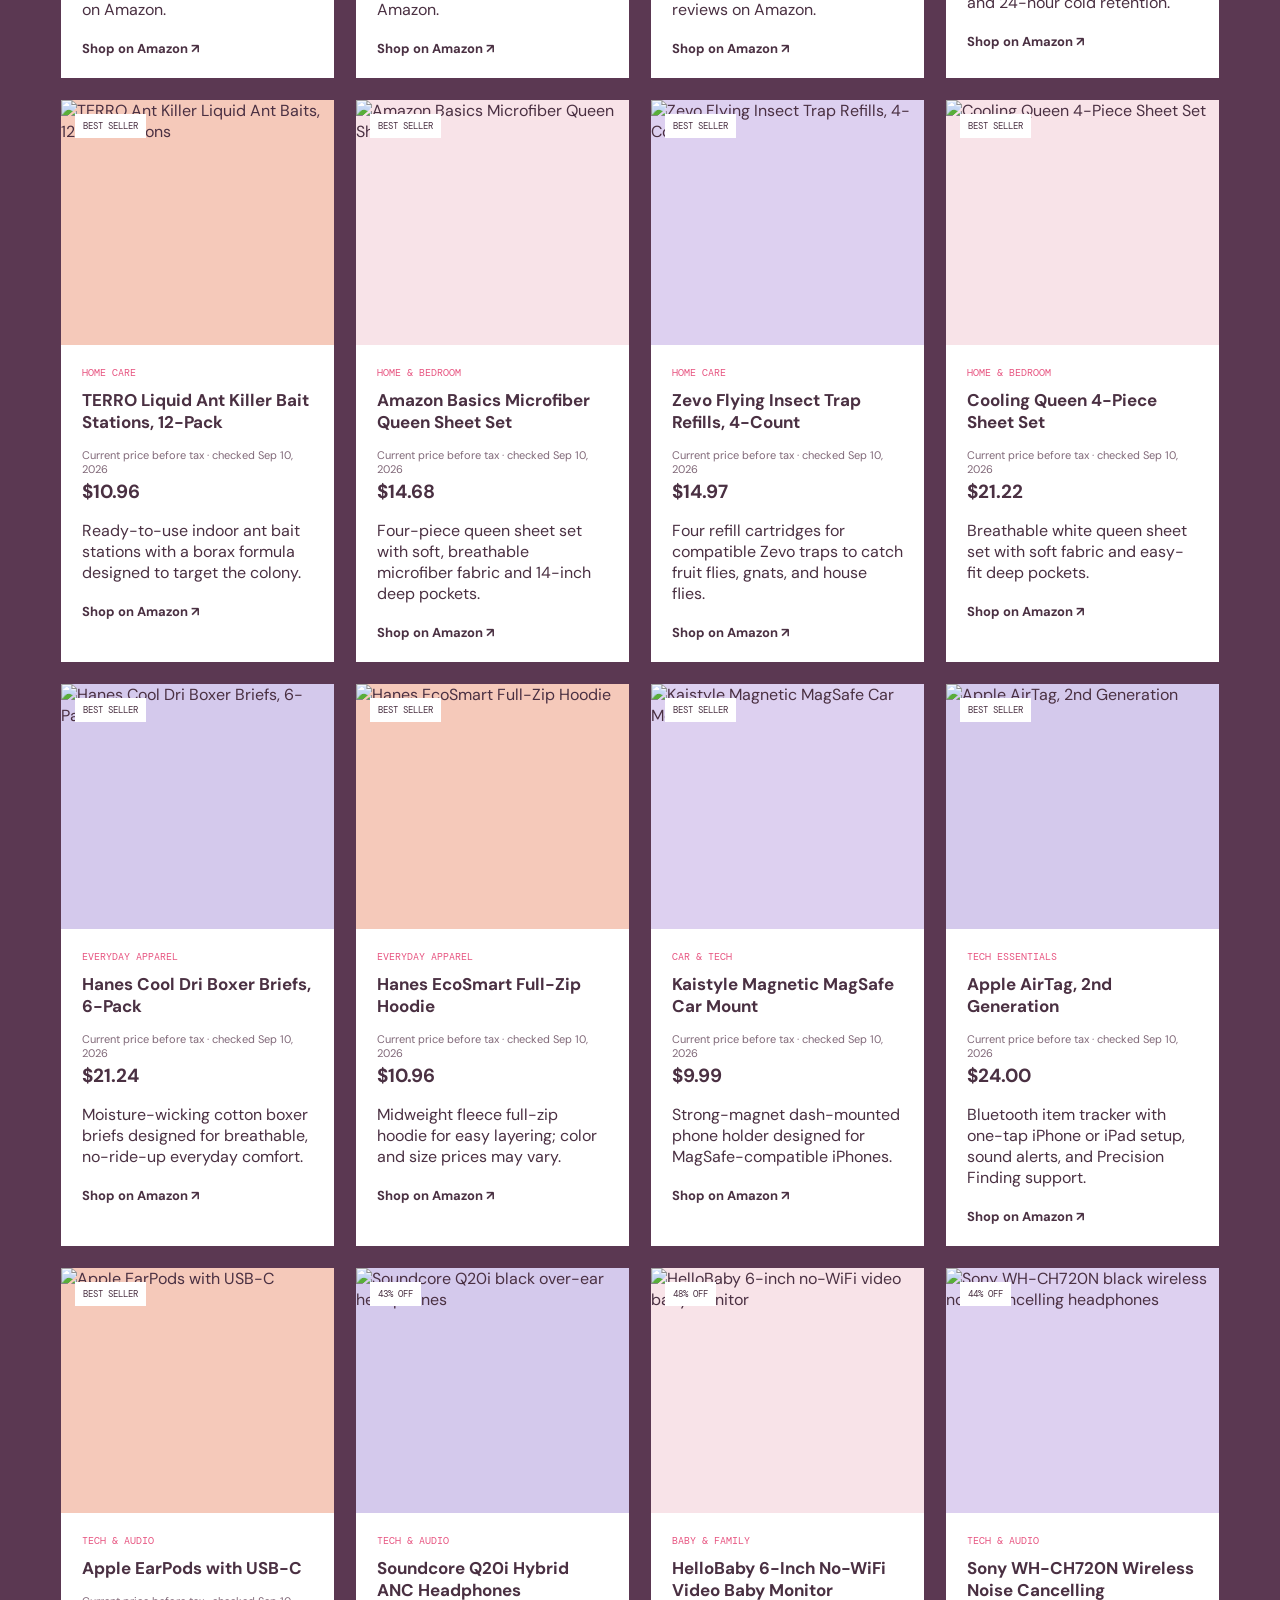
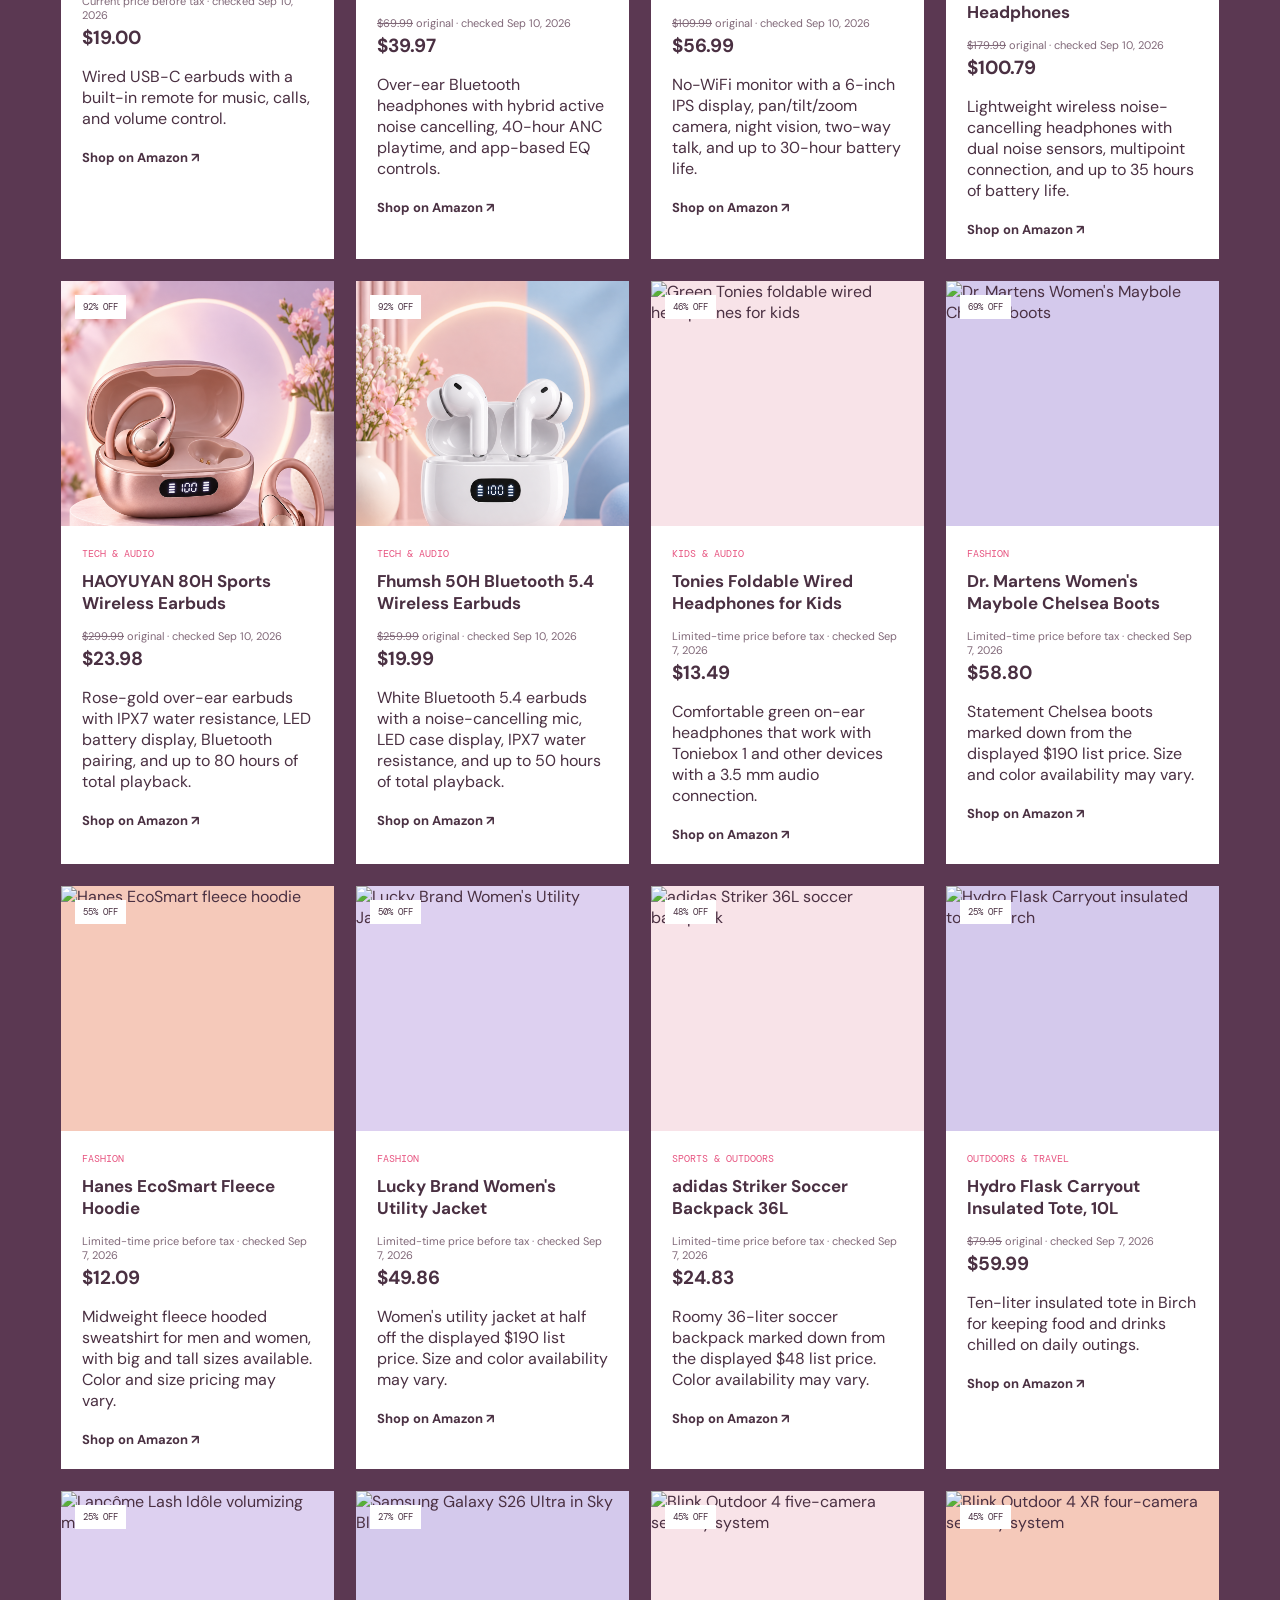
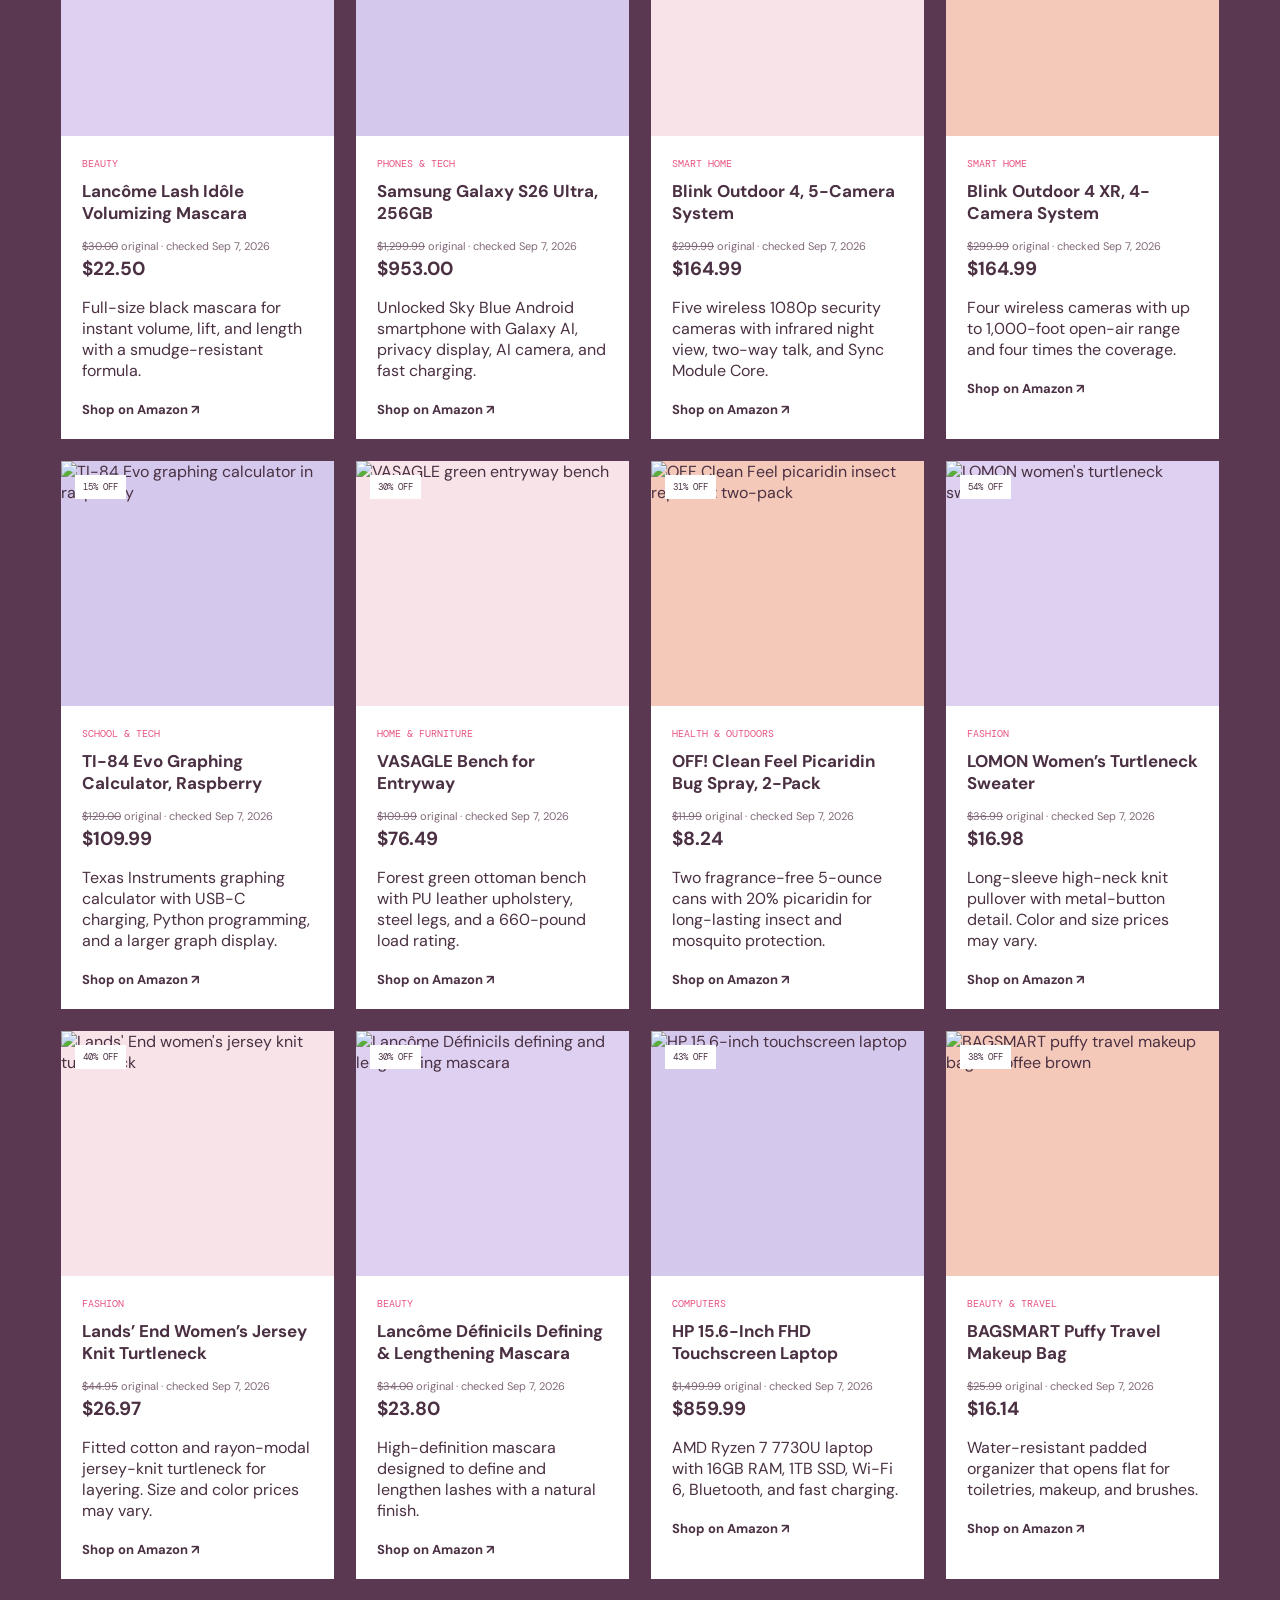
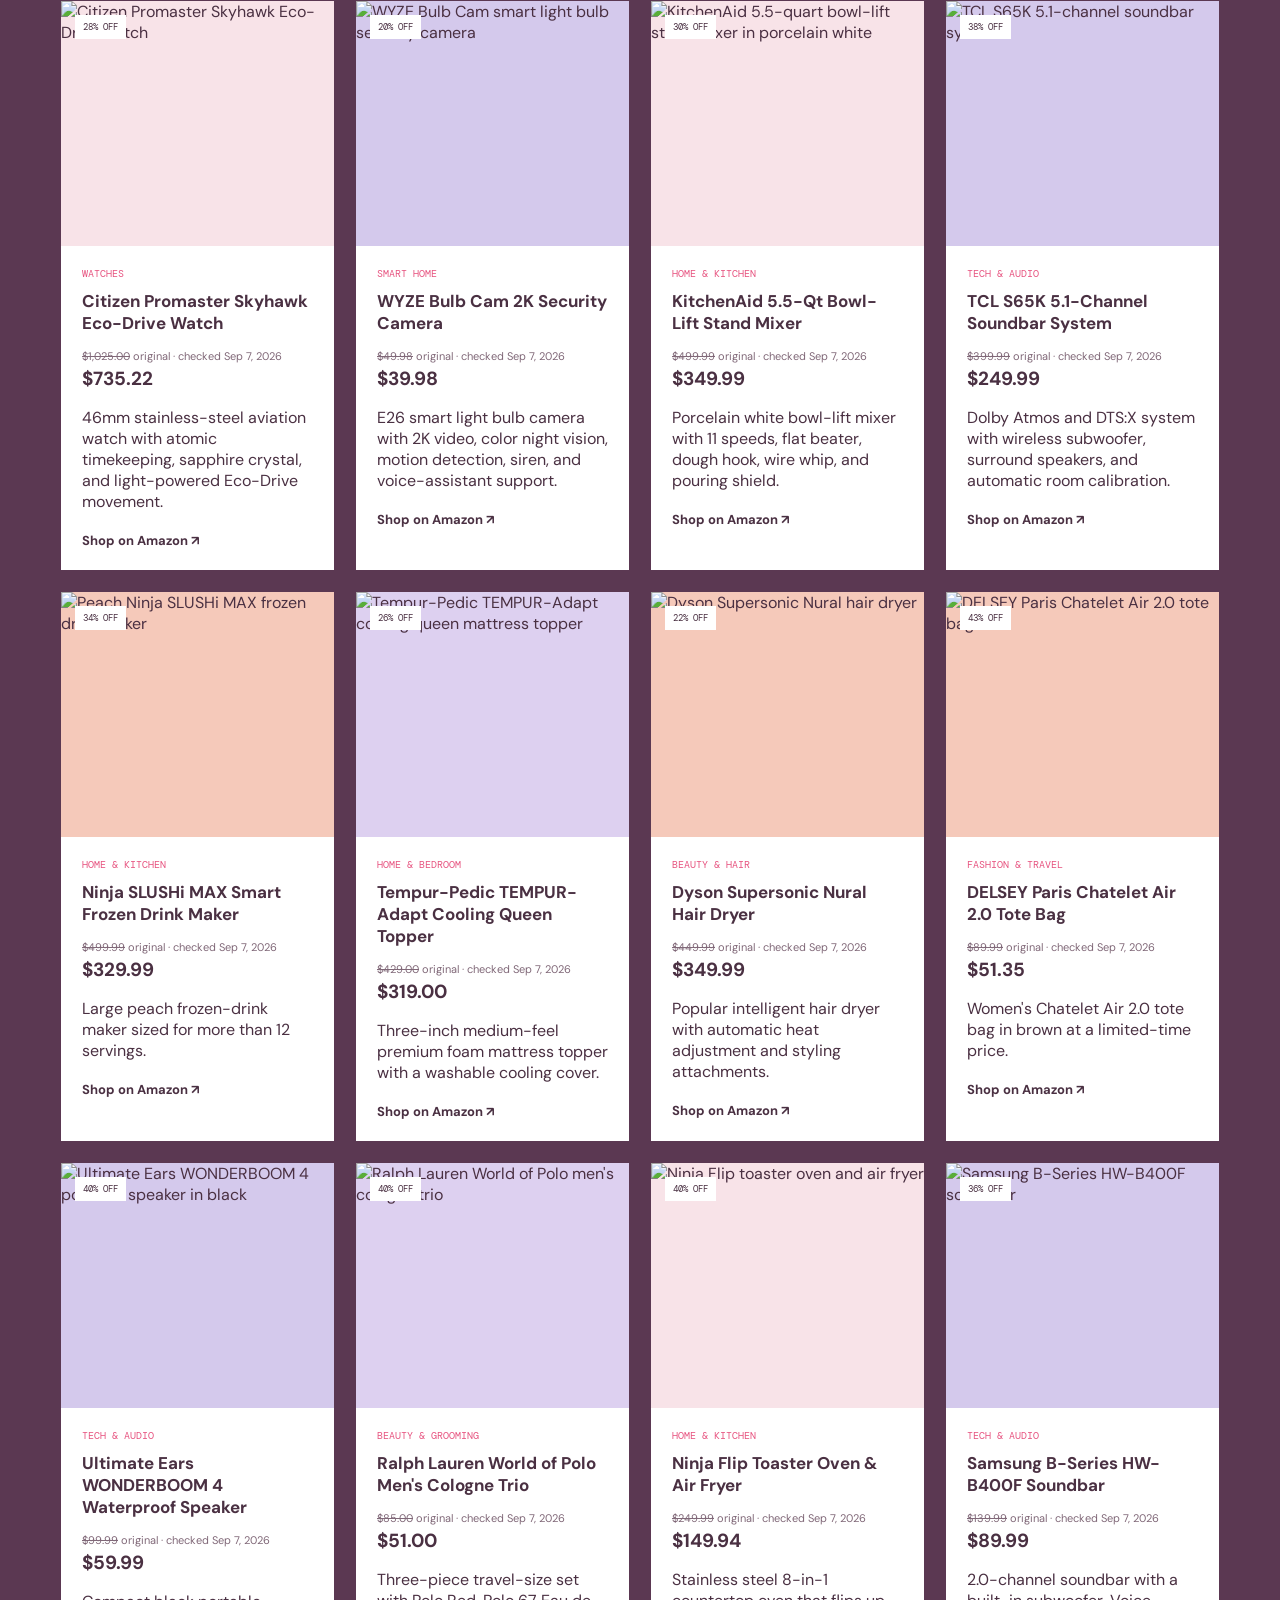
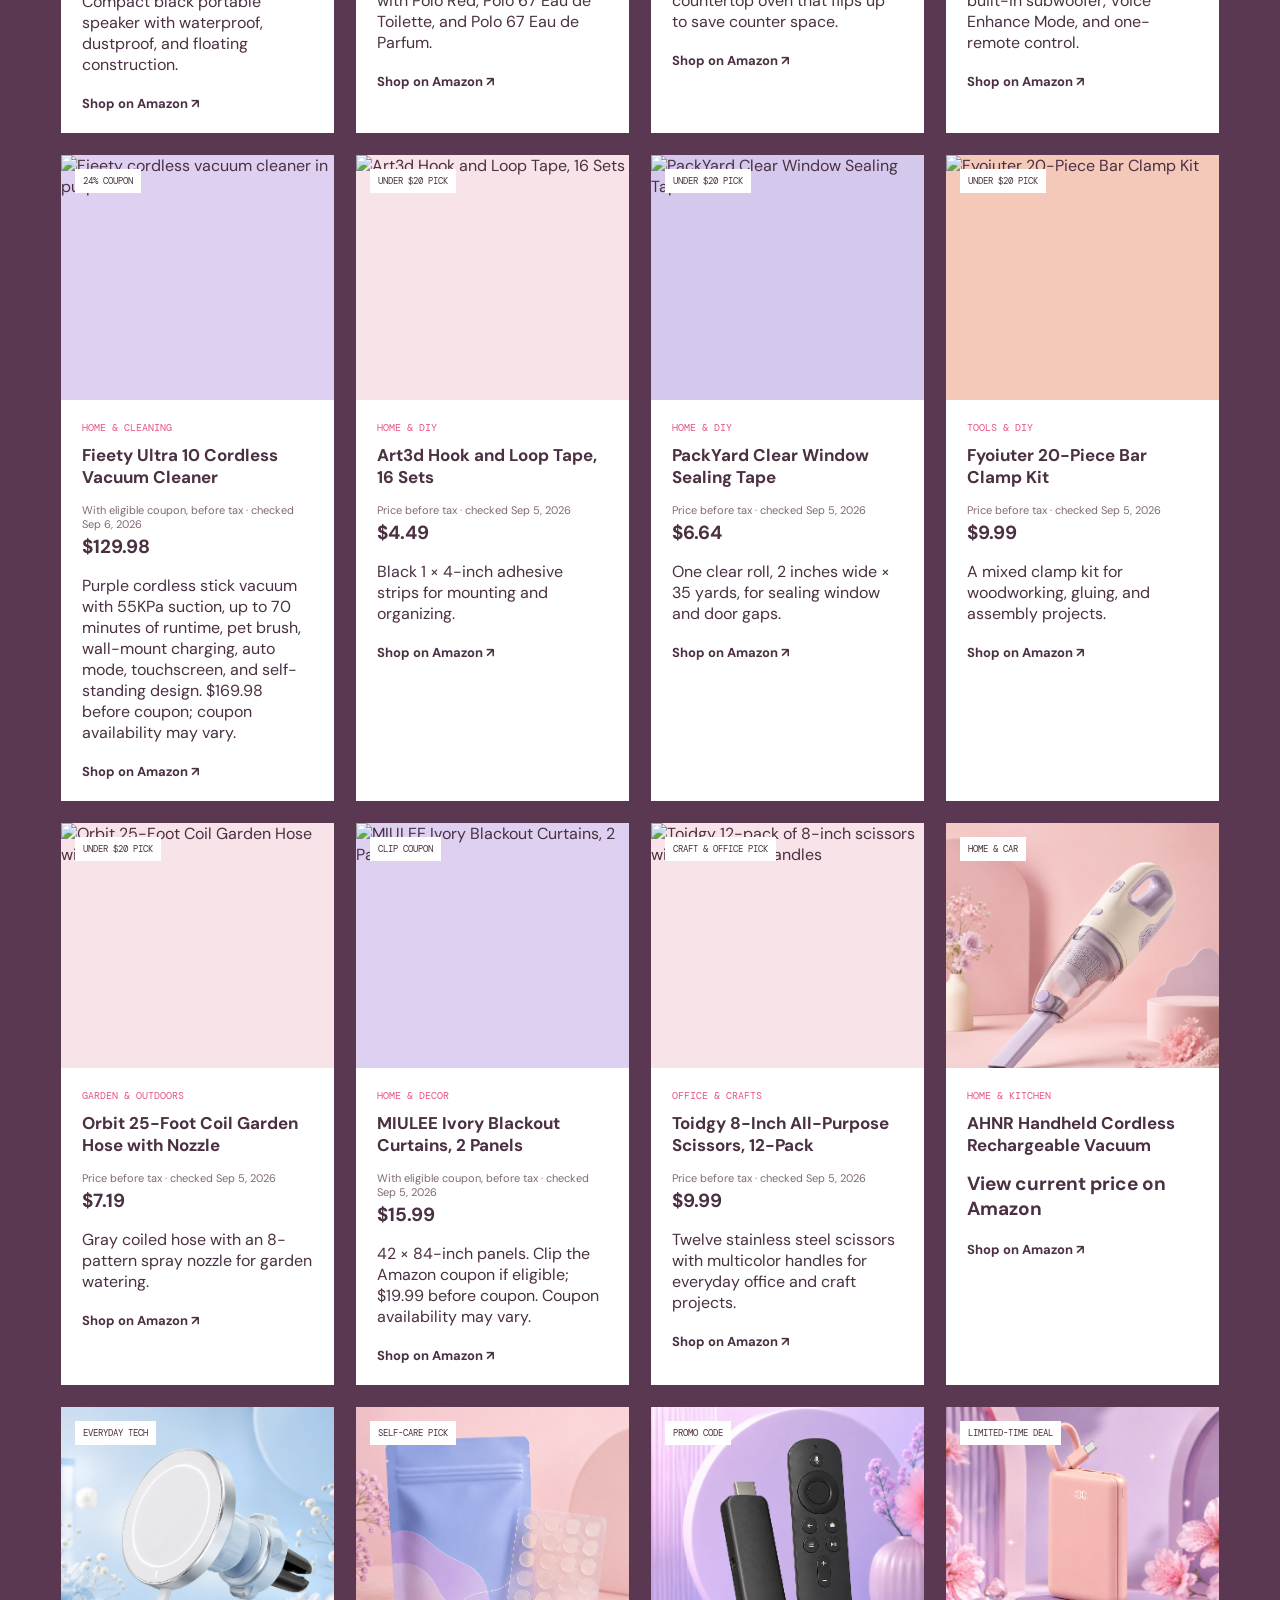
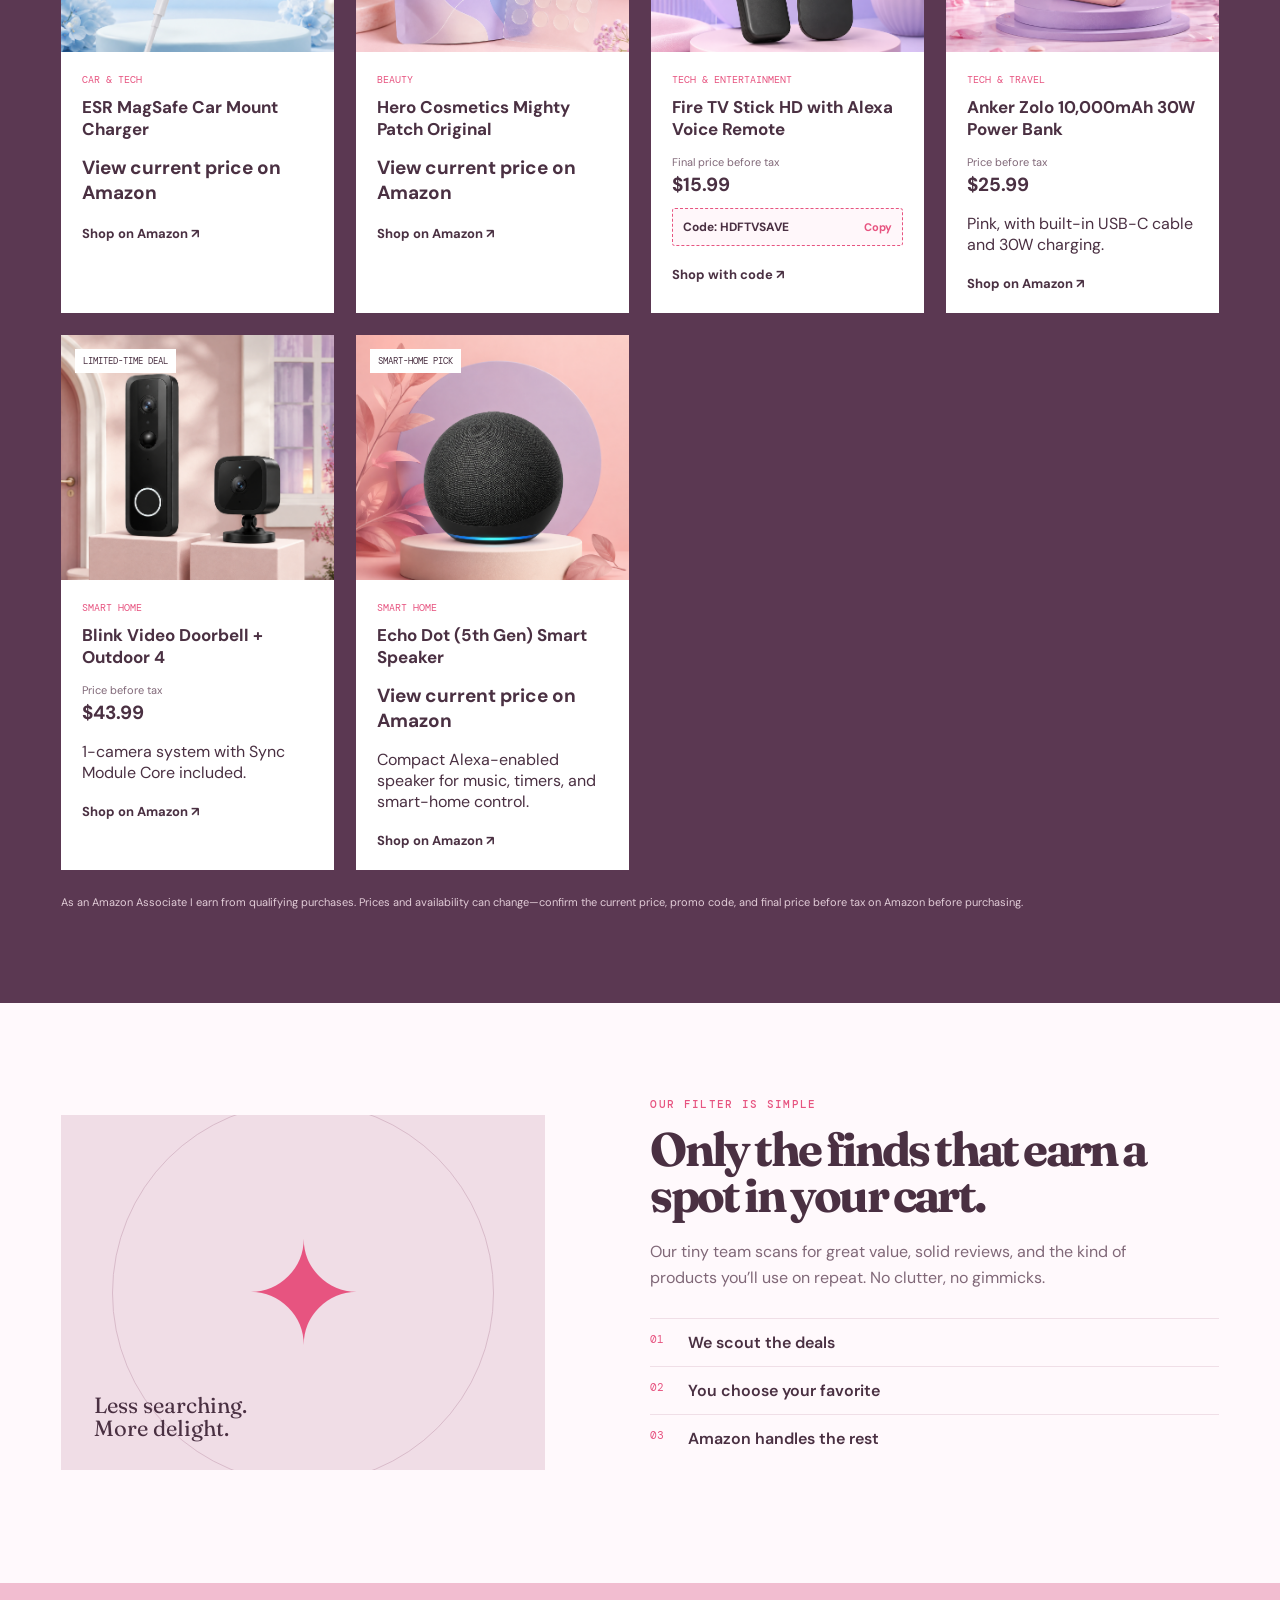
==== commit 36f2fdae: "Add twenty current branded deal picks" ====
--- a/index.html
+++ b/index.html
@@ -55,6 +55,26 @@
 
     <section class="featured" id="deals"><div class="featured-intro"><div><p class="eyebrow">CURATED FOR TODAY</p><h2>Deals we’d actually buy.</h2></div><a class="text-link" href="#newsletter">Get daily picks <span>→</span></a></div>
       <div class="product-grid">
+        <article class="product-card" data-original-price="$449.99" data-sale-price="$329.99"><div class="product-visual lavender amazon-image"><img src="https://images-na.ssl-images-amazon.com/images/P/B0FJVVBTJ9.01.LZZZZZZZ.jpg" alt="Google Pixel Watch 4 smartwatch" loading="lazy" /><b>27% off</b></div><div class="product-info"><p class="product-category">ELECTRONICS</p><h3>Google Pixel Watch 4</h3><div class="final-price"><span><s>$449.99</s> list · checked Sep 16, 2026</span><strong>$329.99</strong></div><p class="product-detail">Google LTE smartwatch with fitness, sleep, heart-rate, and GPS tracking.</p><a href="https://www.amazon.com/dp/B0FJVVBTJ9?tag=brightdeal0b5-20" target="_blank" rel="sponsored noopener">Shop on Amazon <span>↗</span></a></div></article>
+        <article class="product-card" data-original-price="$499.00" data-sale-price="$424.00"><div class="product-visual blue amazon-image"><img src="https://images-na.ssl-images-amazon.com/images/P/B0GHRHXVN1.01.LZZZZZZZ.jpg" alt="Google Pixel 10a phone" loading="lazy" /><b>15% off</b></div><div class="product-info"><p class="product-category">ELECTRONICS</p><h3>Google Pixel 10a</h3><div class="final-price"><span><s>$499.00</s> list · checked Sep 16, 2026</span><strong>$424.00</strong></div><p class="product-detail">128GB Pixel phone with long battery life, Google AI tools, and a durable design.</p><a href="https://www.amazon.com/dp/B0GHRHXVN1?tag=brightdeal0b5-20" target="_blank" rel="sponsored noopener">Shop on Amazon <span>↗</span></a></div></article>
+        <article class="product-card" data-original-price="$2,099.99" data-sale-price="$1,849.99"><div class="product-visual cream amazon-image"><img src="https://images-na.ssl-images-amazon.com/images/P/B0H1265SZQ.01.LZZZZZZZ.jpg" alt="Samsung Galaxy Z Fold8 phone" loading="lazy" /><b>12% off</b></div><div class="product-info"><p class="product-category">ELECTRONICS</p><h3>Samsung Galaxy Z Fold8</h3><div class="final-price"><span><s>$2,099.99</s> list · checked Sep 16, 2026</span><strong>$1,849.99</strong></div><p class="product-detail">512GB foldable Android phone with a 50MP dual camera and 12GB memory.</p><a href="https://www.amazon.com/dp/B0H1265SZQ?tag=brightdeal0b5-20" target="_blank" rel="sponsored noopener">Shop on Amazon <span>↗</span></a></div></article>
+        <article class="product-card" data-original-price="$249.99" data-sale-price="$199.95"><div class="product-visual peach amazon-image"><img src="https://images-na.ssl-images-amazon.com/images/P/B0DT2344N3.01.LZZZZZZZ.jpg" alt="Beats Powerbeats Pro 2 earbuds" loading="lazy" /><b>20% off</b></div><div class="product-info"><p class="product-category">ELECTRONICS</p><h3>Beats Powerbeats Pro 2</h3><div class="final-price"><span><s>$249.99</s> list · checked Sep 16, 2026</span><strong>$199.95</strong></div><p class="product-detail">Noise-cancelling workout earbuds with secure earhooks and a charging case.</p><a href="https://www.amazon.com/dp/B0DT2344N3?tag=brightdeal0b5-20" target="_blank" rel="sponsored noopener">Shop on Amazon <span>↗</span></a></div></article>
+        <article class="product-card" data-original-price="$99.99" data-sale-price="$59.99"><div class="product-visual blue amazon-image"><img src="https://images-na.ssl-images-amazon.com/images/P/B0BRXJ9WTD.01.LZZZZZZZ.jpg" alt="Ultimate Ears WONDERBOOM portable speaker" loading="lazy" /><b>40% off</b></div><div class="product-info"><p class="product-category">ELECTRONICS</p><h3>Ultimate Ears WONDERBOOM Speaker</h3><div class="final-price"><span><s>$99.99</s> list · checked Sep 16, 2026</span><strong>$59.99</strong></div><p class="product-detail">Compact waterproof Bluetooth speaker with 360-degree sound.</p><a href="https://www.amazon.com/dp/B0BRXJ9WTD?tag=brightdeal0b5-20" target="_blank" rel="sponsored noopener">Shop on Amazon <span>↗</span></a></div></article>
+        <article class="product-card" data-original-price="$129.98" data-sale-price="$79.99"><div class="product-visual mint amazon-image"><img src="https://images-na.ssl-images-amazon.com/images/P/B0F1BMM2B7.01.LZZZZZZZ.jpg" alt="Blink video doorbell and outdoor camera" loading="lazy" /><b>38% off</b></div><div class="product-info"><p class="product-category">SMART HOME</p><h3>Blink Video Doorbell + Outdoor 4</h3><div class="final-price"><span><s>$129.98</s> was · checked Sep 16, 2026</span><strong>$79.99</strong></div><p class="product-detail">Blink doorbell and Outdoor 4 bundle for simple home monitoring.</p><a href="https://www.amazon.com/dp/B0F1BMM2B7?tag=brightdeal0b5-20" target="_blank" rel="sponsored noopener">Shop on Amazon <span>↗</span></a></div></article>
+        <article class="product-card" data-original-price="$49.99" data-sale-price="$39.99"><div class="product-visual lavender amazon-image"><img src="https://images-na.ssl-images-amazon.com/images/P/B0F7Z4QZTT.01.LZZZZZZZ.jpg" alt="Amazon Fire TV Stick 4K Plus" loading="lazy" /><b>20% off</b></div><div class="product-info"><p class="product-category">ELECTRONICS</p><h3>Fire TV Stick 4K Plus</h3><div class="final-price"><span><s>$49.99</s> typical · checked Sep 16, 2026</span><strong>$39.99</strong></div><p class="product-detail">4K streaming stick with Wi-Fi 6 and Alexa-powered search.</p><a href="https://www.amazon.com/dp/B0F7Z4QZTT?tag=brightdeal0b5-20" target="_blank" rel="sponsored noopener">Shop on Amazon <span>↗</span></a></div></article>
+        <article class="product-card" data-original-price="$11.99" data-sale-price="$8.99"><div class="product-visual blue amazon-image"><img src="https://images-na.ssl-images-amazon.com/images/P/B08TB8QBB1.01.LZZZZZZZ.jpg" alt="Kasa color smart light bulb" loading="lazy" /><b>25% off</b></div><div class="product-info"><p class="product-category">SMART HOME</p><h3>Kasa Color Smart Light Bulb</h3><div class="final-price"><span><s>$11.99</s> list · checked Sep 16, 2026</span><strong>$8.99</strong></div><p class="product-detail">Wi-Fi color-changing A19 bulb compatible with Alexa and Google Home.</p><a href="https://www.amazon.com/dp/B08TB8QBB1?tag=brightdeal0b5-20" target="_blank" rel="sponsored noopener">Shop on Amazon <span>↗</span></a></div></article>
+        <article class="product-card" data-original-price="$299.99" data-sale-price="$189.99"><div class="product-visual peach amazon-image"><img src="https://images-na.ssl-images-amazon.com/images/P/B0CG6LMQHH.01.LZZZZZZZ.jpg" alt="Garmin vivoactive 5 smartwatch" loading="lazy" /><b>37% off</b></div><div class="product-info"><p class="product-category">ELECTRONICS</p><h3>Garmin vívoactive 5 Smartwatch</h3><div class="final-price"><span><s>$299.99</s> list · checked Sep 16, 2026</span><strong>$189.99</strong></div><p class="product-detail">GPS fitness smartwatch with health monitoring, sports apps, sleep coaching, and Body Battery insights.</p><a href="https://www.amazon.com/dp/B0CG6LMQHH?tag=brightdeal0b5-20" target="_blank" rel="sponsored noopener">Shop on Amazon <span>↗</span></a></div></article>
+        <article class="product-card" data-original-price="$8.94" data-sale-price="$7.20"><div class="product-visual peach amazon-image"><img src="https://images-na.ssl-images-amazon.com/images/P/B0FZWV1WRG.01.LZZZZZZZ.jpg" alt="Tree Hut Jelly Bear body wash" loading="lazy" /><b>19% off</b></div><div class="product-info"><p class="product-category">BEAUTY</p><h3>Tree Hut Jelly Bear Body Wash</h3><div class="final-price"><span><s>$8.94</s> typical · checked Sep 16, 2026</span><strong>$7.20</strong></div><p class="product-detail">Hydrating body wash with shea butter and essential oils.</p><a href="https://www.amazon.com/dp/B0FZWV1WRG?tag=brightdeal0b5-20" target="_blank" rel="sponsored noopener">Shop on Amazon <span>↗</span></a></div></article>
+        <article class="product-card" data-original-price="$376.00" data-sale-price="$279.00"><div class="product-visual cream amazon-image"><img src="https://images-na.ssl-images-amazon.com/images/P/B0G39WBP1S.01.LZZZZZZZ.jpg" alt="Ulike Air 10 IPL hair removal device" loading="lazy" /><b>26% off</b></div><div class="product-info"><p class="product-category">BEAUTY</p><h3>Ulike Air 10 IPL Hair Removal</h3><div class="final-price"><span><s>$376.00</s> list · checked Sep 16, 2026</span><strong>$279.00</strong></div><p class="product-detail">At-home IPL hair-removal device with ice-cooling technology and a skin sensor.</p><a href="https://www.amazon.com/dp/B0G39WBP1S?tag=brightdeal0b5-20" target="_blank" rel="sponsored noopener">Shop on Amazon <span>↗</span></a></div></article>
+        <article class="product-card" data-original-price="$26.99" data-sale-price="$23.99"><div class="product-visual lavender amazon-image"><img src="https://images-na.ssl-images-amazon.com/images/P/B07K4S4J66.01.LZZZZZZZ.jpg" alt="Bellisso biotin shampoo and conditioner" loading="lazy" /><b>11% off</b></div><div class="product-info"><p class="product-category">BEAUTY</p><h3>Bellisso Biotin Shampoo + Conditioner</h3><div class="final-price"><span><s>$26.99</s> typical · checked Sep 16, 2026</span><strong>$23.99</strong></div><p class="product-detail">Sulfate- and paraben-free shampoo and conditioner set with biotin and keratin.</p><a href="https://www.amazon.com/dp/B07K4S4J66?tag=brightdeal0b5-20" target="_blank" rel="sponsored noopener">Shop on Amazon <span>↗</span></a></div></article>
+        <article class="product-card" data-original-price="$399.99" data-sale-price="$109.98"><div class="product-visual peach amazon-image"><img src="https://images-na.ssl-images-amazon.com/images/P/B0H1MHVNFG.01.LZZZZZZZ.jpg" alt="Bopcal seven in one hair styler" loading="lazy" /><b>73% off</b></div><div class="product-info"><p class="product-category">BEAUTY</p><h3>Bopcal 7-in-1 Air Styler</h3><div class="final-price"><span><s>$399.99</s> list · checked Sep 16, 2026</span><strong>$109.98</strong></div><p class="product-detail">Multi-styler with auto-wrap curlers, dryer, and smoothing brush attachments.</p><a href="https://www.amazon.com/dp/B0H1MHVNFG?tag=brightdeal0b5-20" target="_blank" rel="sponsored noopener">Shop on Amazon <span>↗</span></a></div></article>
+        <article class="product-card" data-original-price="$49.99" data-sale-price="$34.99"><div class="product-visual mint amazon-image"><img src="https://images-na.ssl-images-amazon.com/images/P/B0HBT4JX9Y.01.LZZZZZZZ.jpg" alt="Waterpik Cordless Pulse portable water flosser" loading="lazy" /><b>30% off</b></div><div class="product-info"><p class="product-category">BEAUTY &amp; WELLNESS</p><h3>Waterpik Cordless Pulse 3100</h3><div class="final-price"><span><s>$49.99</s> list · checked Sep 16, 2026</span><strong>$34.99</strong></div><p class="product-detail">Rechargeable portable water flosser with precision and tongue-cleaner tips.</p><a href="https://www.amazon.com/dp/B0HBT4JX9Y?tag=brightdeal0b5-20" target="_blank" rel="sponsored noopener">Shop on Amazon <span>↗</span></a></div></article>
+        <article class="product-card" data-original-price="$99.99" data-sale-price="$88.99"><div class="product-visual blue amazon-image"><img src="https://images-na.ssl-images-amazon.com/images/P/B0DJMP6T3N.01.LZZZZZZZ.jpg" alt="Bissell Little Green Mini carpet cleaner" loading="lazy" /><b>11% off</b></div><div class="product-info"><p class="product-category">HOME</p><h3>BISSELL Little Green Mini</h3><div class="final-price"><span><s>$99.99</s> list · checked Sep 16, 2026</span><strong>$88.99</strong></div><p class="product-detail">Portable carpet and upholstery cleaner with HydroRinse self-cleaning tool.</p><a href="https://www.amazon.com/dp/B0DJMP6T3N?tag=brightdeal0b5-20" target="_blank" rel="sponsored noopener">Shop on Amazon <span>↗</span></a></div></article>
+        <article class="product-card" data-original-price="$139.99" data-sale-price="$109.99"><div class="product-visual cream amazon-image"><img src="https://images-na.ssl-images-amazon.com/images/P/B0DJRNWLXF.01.LZZZZZZZ.jpg" alt="Ninja Pod and Grounds XL coffee maker" loading="lazy" /><b>21% off</b></div><div class="product-info"><p class="product-category">KITCHEN</p><h3>Ninja Pod + Grounds XL Coffee Maker</h3><div class="final-price"><span><s>$139.99</s> list · checked Sep 16, 2026</span><strong>$109.99</strong></div><p class="product-detail">Single-serve maker for K-Cups and grounds with a built-in milk frother.</p><a href="https://www.amazon.com/dp/B0DJRNWLXF?tag=brightdeal0b5-20" target="_blank" rel="sponsored noopener">Shop on Amazon <span>↗</span></a></div></article>
+        <article class="product-card" data-original-price="$179.99" data-sale-price="$129.98"><div class="product-visual peach amazon-image"><img src="https://images-na.ssl-images-amazon.com/images/P/B07S6529ZZ.01.LZZZZZZZ.jpg" alt="Ninja Max XL air fryer" loading="lazy" /><b>28% off</b></div><div class="product-info"><p class="product-category">KITCHEN</p><h3>Ninja Max XL Air Fryer</h3><div class="final-price"><span><s>$179.99</s> list · checked Sep 16, 2026</span><strong>$129.98</strong></div><p class="product-detail">5.5-quart air fryer for crisping, roasting, baking, reheating, and dehydrating.</p><a href="https://www.amazon.com/dp/B07S6529ZZ?tag=brightdeal0b5-20" target="_blank" rel="sponsored noopener">Shop on Amazon <span>↗</span></a></div></article>
+        <article class="product-card" data-original-price="$799.99" data-sale-price="$549.98"><div class="product-visual lavender amazon-image"><img src="https://images-na.ssl-images-amazon.com/images/P/B0GXF7ZQPY.01.LZZZZZZZ.jpg" alt="Roborock Qrevo 2 Pro robot vacuum and mop" loading="lazy" /><b>31% off</b></div><div class="product-info"><p class="product-category">HOME</p><h3>Roborock Qrevo 2 Pro Robot Vacuum</h3><div class="final-price"><span><s>$799.99</s> list · checked Sep 16, 2026</span><strong>$549.98</strong></div><p class="product-detail">Robot vacuum and mop with edge mopping, obstacle avoidance, and self-cleaning mop system.</p><a href="https://www.amazon.com/dp/B0GXF7ZQPY?tag=brightdeal0b5-20" target="_blank" rel="sponsored noopener">Shop on Amazon <span>↗</span></a></div></article>
+        <article class="product-card" data-original-price="$129.99" data-sale-price="$116.85"><div class="product-visual mint amazon-image"><img src="https://images-na.ssl-images-amazon.com/images/P/B0DSC14RH5.01.LZZZZZZZ.jpg" alt="Dreo oscillating pedestal fan" loading="lazy" /><b>10% off</b></div><div class="product-info"><p class="product-category">HOME</p><h3>Dreo Smart Pedestal Fan</h3><div class="final-price"><span><s>$129.99</s> list · checked Sep 16, 2026</span><strong>$116.85</strong></div><p class="product-detail">Quiet omnidirectional oscillating pedestal fan for bedroom and living spaces.</p><a href="https://www.amazon.com/dp/B0DSC14RH5?tag=brightdeal0b5-20" target="_blank" rel="sponsored noopener">Shop on Amazon <span>↗</span></a></div></article>
+        <article class="product-card" data-original-price="$749.99" data-sale-price="$578.99"><div class="product-visual blue amazon-image"><img src="https://images-na.ssl-images-amazon.com/images/P/B0HBWNSRTD.01.LZZZZZZZ.jpg" alt="Hisense 75 inch E6SR QLED Roku TV" loading="lazy" /><b>23% off</b></div><div class="product-info"><p class="product-category">HOME ENTERTAINMENT</p><h3>Hisense 75-inch E6SR QLED Roku TV</h3><div class="final-price"><span><s>$749.99</s> list · checked Sep 16, 2026</span><strong>$578.99</strong></div><p class="product-detail">75-inch 4K QLED Roku TV with Dolby Vision, game mode, and voice-assistant compatibility.</p><a href="https://www.amazon.com/dp/B0HBWNSRTD?tag=brightdeal0b5-20" target="_blank" rel="sponsored noopener">Shop on Amazon <span>↗</span></a></div></article>
         <article class="product-card" data-original-price="$99.99" data-sale-price="$69.99"><div class="product-visual blue"><span aria-hidden="true">🔔</span><b>30% off</b></div><div class="product-info"><p class="product-category">TECH &amp; SMART HOME</p><h3>Ring Battery Doorbell 2K</h3><div class="final-price"><span><s>$99.99</s> original · checked Sep 11, 2026</span><strong>$69.99</strong></div><p class="product-detail">Newest Ring battery doorbell with Retinal 2K video, wide-angle view, enhanced zoom, two-way talk, and a built-in battery.</p><a href="https://link.amazon/B0acfZpvK" target="_blank" rel="sponsored noopener">Shop on Amazon <span>↗</span></a></div></article>
         <article class="product-card" data-original-price="$154.99" data-sale-price="$76.99"><div class="product-visual lavender"><span aria-hidden="true">📱</span><b>50% off</b></div><div class="product-info"><p class="product-category">TECH &amp; ENTERTAINMENT</p><h3>Amazon Fire HD 10 Tablet</h3><div class="final-price"><span><s>$154.99</s> original · checked Sep 11, 2026</span><strong>$76.99</strong></div><p class="product-detail">10.1-inch Full HD tablet with an octa-core processor, 4 GB RAM, 32 GB storage, and a claimed 13-hour battery life.</p><a href="https://link.amazon/B0ja2qd9l" target="_blank" rel="sponsored noopener">Shop on Amazon <span>↗</span></a></div></article>
         <article class="product-card" data-original-price="$119.99" data-sale-price="$104.99"><div class="product-visual cream"><span aria-hidden="true">🔋</span><b>13% off</b></div><div class="product-info"><p class="product-category">TECH &amp; TRAVEL</p><h3>Anker 25,000mAh 165W Laptop Power Bank</h3><div class="final-price"><span><s>$119.99</s> original · checked Sep 11, 2026</span><strong>$104.99</strong></div><p class="product-detail">Travel-ready Anker power bank with 165W total output, three USB-C ports, and built-in retractable cables.</p><a href="https://link.amazon/B0dg9xBCt" target="_blank" rel="sponsored noopener">Shop on Amazon <span>↗</span></a></div></article>
--- a/product-images.css
+++ b/product-images.css
@@ -1,19 +1,7 @@
 .product-visual { overflow: hidden; }
 .product-visual img { display: block; width: 100%; height: 100%; object-fit: cover; }
-
-/* Current Amazon deal photos for the newest catalog items. */
-.product-grid > .product-card:nth-child(-n+10) .product-visual { background-color: #fff; background-position: center; background-repeat: no-repeat; background-size: contain; }
-.product-grid > .product-card:nth-child(-n+10) .product-visual > span { display: none; }
-.product-grid > .product-card:nth-child(1) .product-visual { background-image: url('https://images-na.ssl-images-amazon.com/images/P/B0G2D1R15Q.01.LZZZZZZZ.jpg'); }
-.product-grid > .product-card:nth-child(2) .product-visual { background-image: url('https://images-na.ssl-images-amazon.com/images/P/B0GVTPKJVT.01.LZZZZZZZ.jpg'); }
-.product-grid > .product-card:nth-child(3) .product-visual { background-image: url('https://images-na.ssl-images-amazon.com/images/P/B0DCBB2YTR.01.LZZZZZZZ.jpg'); }
-.product-grid > .product-card:nth-child(4) .product-visual { background-image: url('https://images-na.ssl-images-amazon.com/images/P/B000UXZQ42.01.LZZZZZZZ.jpg'); }
-.product-grid > .product-card:nth-child(5) .product-visual { background-image: url('https://images-na.ssl-images-amazon.com/images/P/B085TFF7M1.01.LZZZZZZZ.jpg'); }
-.product-grid > .product-card:nth-child(6) .product-visual { background-image: url('https://images-na.ssl-images-amazon.com/images/P/B0CNTRVZPW.01.LZZZZZZZ.jpg'); }
-.product-grid > .product-card:nth-child(7) .product-visual { background-image: url('https://images-na.ssl-images-amazon.com/images/P/B0B89P16MC.01.LZZZZZZZ.jpg'); }
-.product-grid > .product-card:nth-child(8) .product-visual { background-image: url('https://images-na.ssl-images-amazon.com/images/P/B077T6F98M.01.LZZZZZZZ.jpg'); }
-.product-grid > .product-card:nth-child(9) .product-visual { background-image: url('https://images-na.ssl-images-amazon.com/images/P/B0CM44GT41.01.LZZZZZZZ.jpg'); }
-.product-grid > .product-card:nth-child(10) .product-visual { background-image: url('https://images-na.ssl-images-amazon.com/images/P/B0CCJ3SRB9.01.LZZZZZZZ.jpg'); }
+.product-visual.amazon-image { background: #fff; }
+.product-visual.amazon-image img { object-fit: contain; padding: 14px; }
 
 @media (min-width: 721px) { .product-grid { grid-template-columns: repeat(4, 1fr); } }
 
